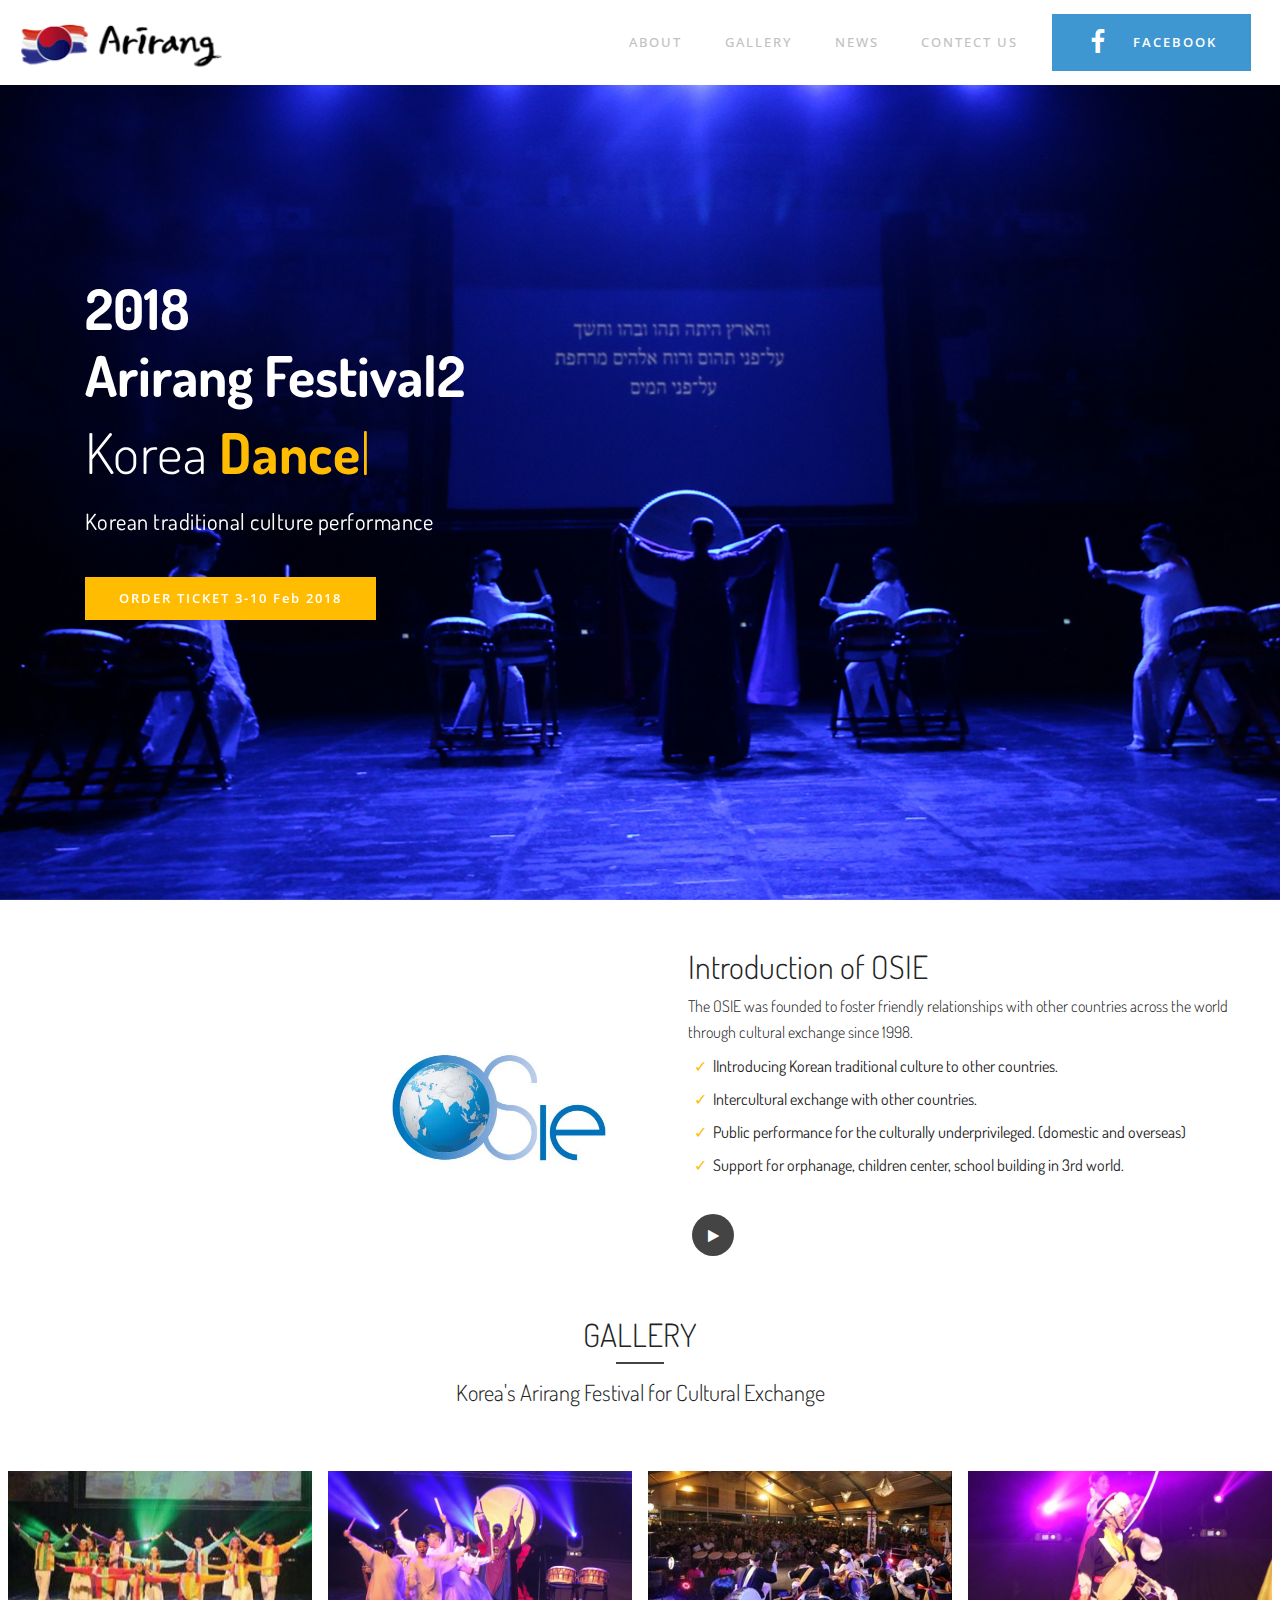
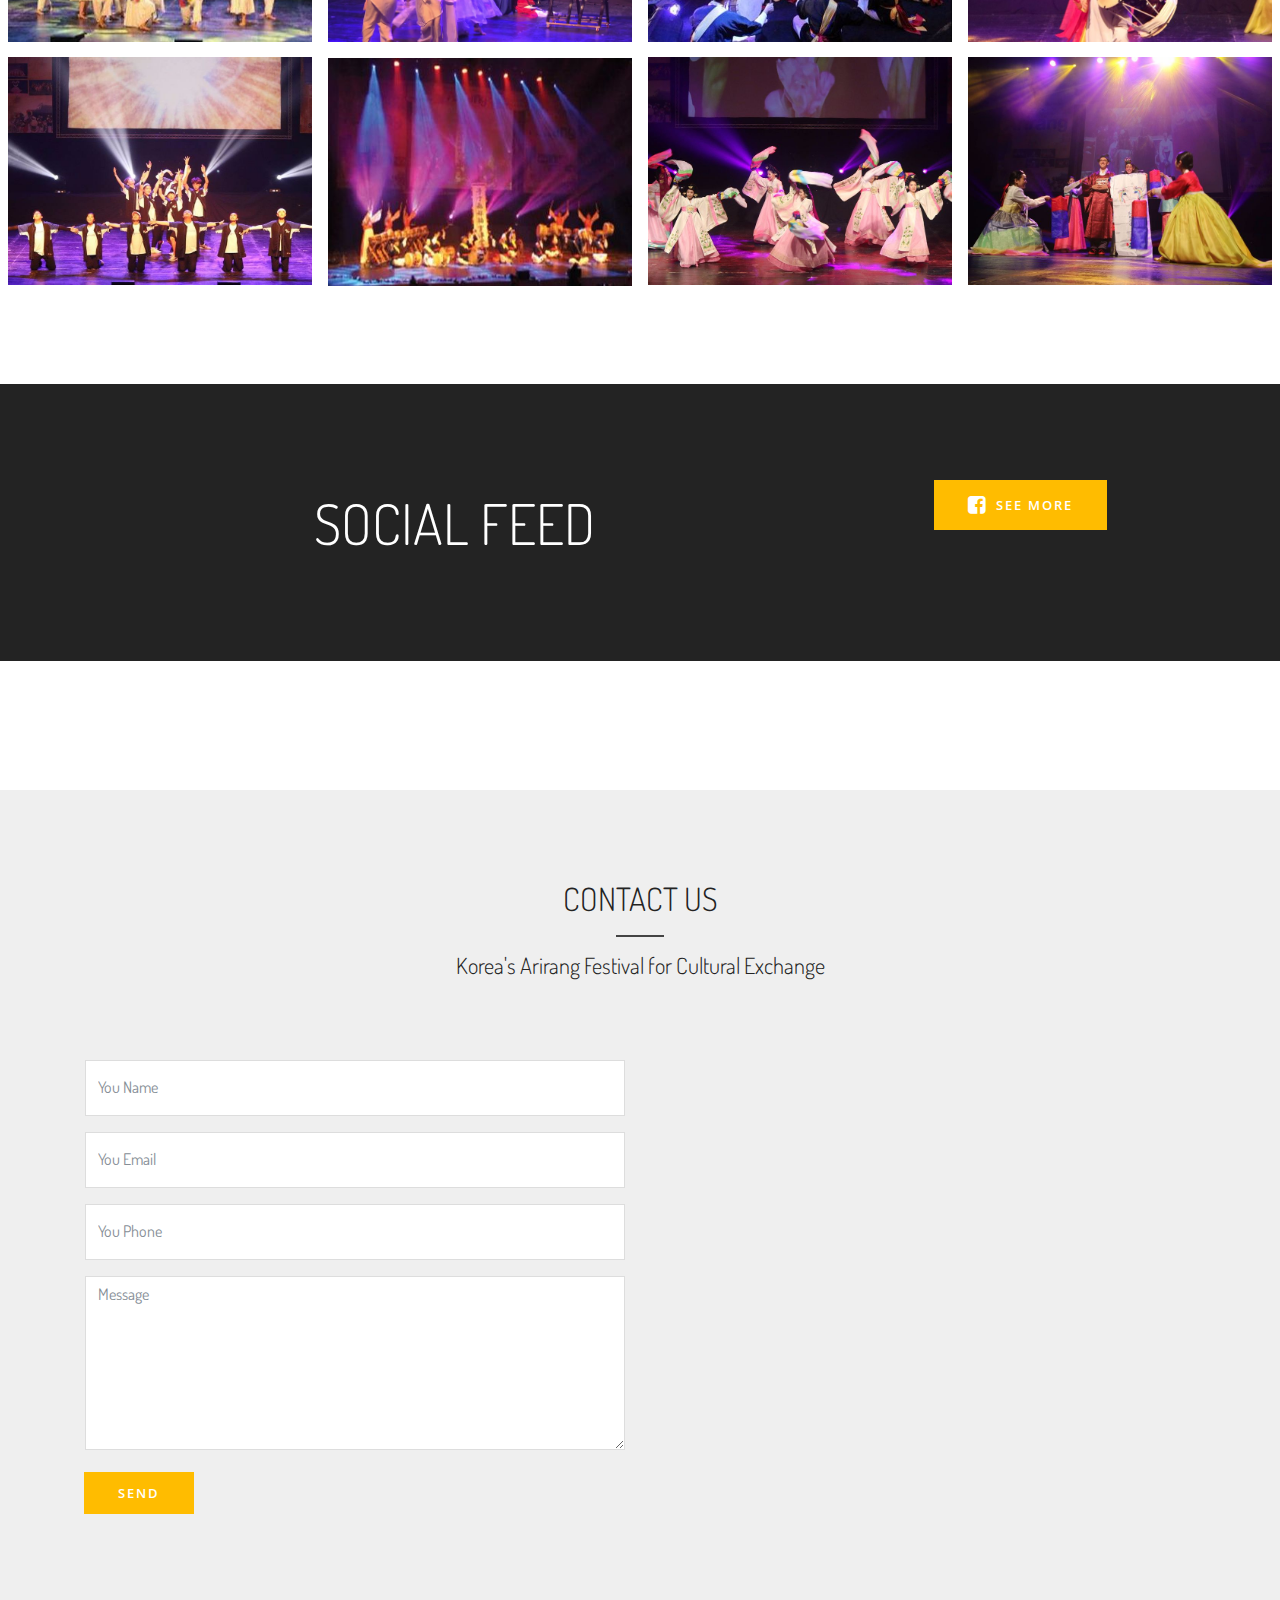
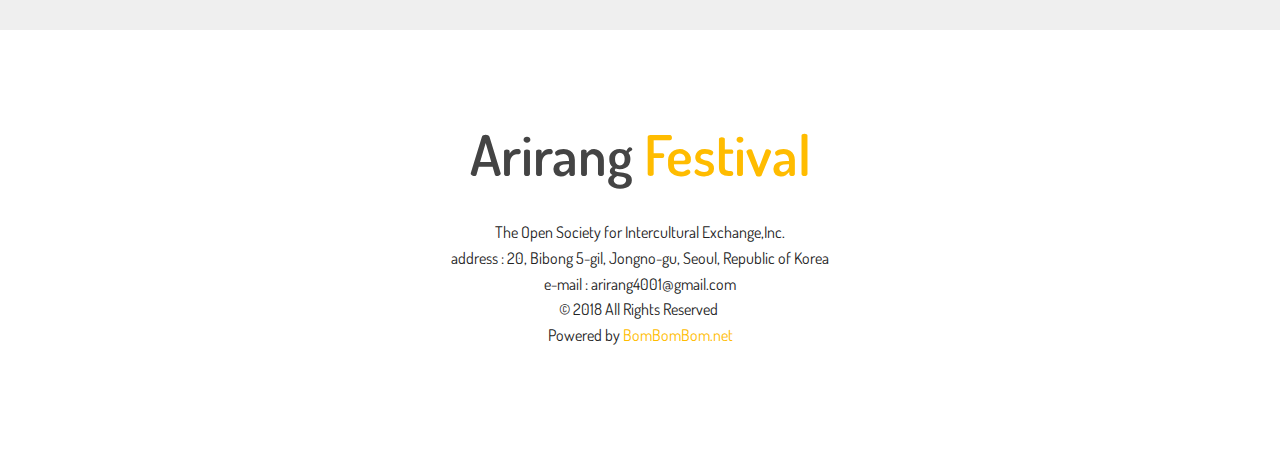
==== index.html @ 28c8a712 "create github pages" ====
<!DOCTYPE html>
<html >
<head>
  <!-- Site made with Mobirise Website Builder v4.5.2, https://mobirise.com -->
  <meta charset="UTF-8">
  <meta http-equiv="X-UA-Compatible" content="IE=edge">
  <meta name="generator" content="Mobirise v4.5.2, mobirise.com">
  <meta name="viewport" content="width=device-width, initial-scale=1, minimum-scale=1">
  <link rel="shortcut icon" href="assets/images/favicon-37x37.png" type="image/x-icon">
  <meta name="description" content="">
  <title>Arirang Festival, 아리랑 페스티벌</title>
  <link rel="stylesheet" href="assets/font-awesome/css/font-awesome.css">
  <link rel="stylesheet" href="assets/web/assets/mobirise-icons/mobirise-icons.css">
  <link rel="stylesheet" href="assets/tether/tether.min.css">
  <link rel="stylesheet" href="assets/soundcloud-plugin/style.css">
  <link rel="stylesheet" href="assets/bootstrap/css/bootstrap.min.css">
  <link rel="stylesheet" href="assets/bootstrap/css/bootstrap-grid.min.css">
  <link rel="stylesheet" href="assets/bootstrap/css/bootstrap-reboot.min.css">
  <link rel="stylesheet" href="assets/facebook-plugin/style.css">
  <link rel="stylesheet" href="assets/socicon/css/styles.css">
  <link rel="stylesheet" href="assets/dropdown/css/style.css">
  <link rel="stylesheet" href="https://netdna.bootstrapcdn.com/font-awesome/4.0.3/css/font-awesome.css">
  <link rel="stylesheet" href="assets/social-feed-plugin/jquery.socialfeed.css">
  <link rel="stylesheet" href="assets/social-feed-plugin/style.css">
  <link rel="stylesheet" href="assets/theme/css/style.css">
  <link rel="stylesheet" href="assets/gallery/style.css">
  <link rel="stylesheet" href="assets/mobirise/css/mbr-additional.css" type="text/css">
  
  
  
</head>
<body>
<section class="menu cid-qGioo4b5tH" once="menu" id="menu2-0" data-rv-view="980">

    
    

    <nav class="navbar navbar-dropdown navbar-fixed-top navbar-expand-lg">
        <div class="navbar-brand">
            <span class="navbar-logo">
                <a href="http://arirangfestival.org">
                    <img src="assets/images/logo5-gif-1.gif" alt="Arirang Festival" title="" media-simple="true" style="height: 3.8rem;">
                </a>
            </span>
            
        </div>
        <button class="navbar-toggler" type="button" data-toggle="collapse" data-target="#navbarSupportedContent" aria-controls="navbarNavAltMarkup" aria-expanded="false" aria-label="Toggle navigation">
            <div class="hamburger">
                <span></span>
                <span></span>
                <span></span>
                <span></span>
            </div>
        </button>
      <div class="collapse navbar-collapse" id="navbarSupportedContent">
            <ul class="navbar-nav nav-dropdown" data-app-modern-menu="true"><li class="nav-item">
                    <a class="nav-link link text-warning display-4" href="https://mobirise.com">ABOUT</a>
                </li>
                <li class="nav-item">
                    <a class="nav-link link text-warning display-4" href="https://mobirise.com">GALLERY</a>
                </li>
                <li class="nav-item">
                    <a class="nav-link link text-warning display-4" href="https://mobirise.com">NEWS</a>
                </li><li class="nav-item"><a class="nav-link link text-warning display-4" href="https://mobirise.com">CONTECT US</a></li></ul>
            <div class="navbar-buttons mbr-section-btn"><a class="btn btn-md btn-secondary display-4" href="https://www.facebook.com/arirangfestival22/" target="_blank"><span class="socicon socicon-facebook mbr-iconfont mbr-iconfont-btn"></span>FACEBOOK</a></div>
      </div>
    </nav>
</section>

<section class="header2 cid-qGioqntlwJ mbr-fullscreen mbr-parallax-background" id="header2-1" data-rv-view="982">

    

    

    <div class="container">
        <div class="row">
            <div class="mbr-white col-md-12">
                <h1 class="mbr-section-title mbr-white mbr-bold mbr-fonts-style display-1">2018 <br>Arirang Festival2</h1>
                <div class="typed-text pb-3 display-1">
                    <span class="mbr-section-subtitle mbr-fonts-style mbr-white display-1">Korea</span>
                    <span>
                      <span class="animated-element mbr-bold" data-word1="Dance" data-word2="Music" data-word3="Show" data-speed="50">
                      </span>
                    </span>
                </div>
                <p class="mbr-section-text mbr-fonts-style display-5">Korean traditional culture performance<br></p>
                <div class="pt-3 mbr-section-btn"><a class="btn-primary btn btn-md display-4" type="submit" href="https://www.arirang-israel.com/" target="_blank">ORDER TICKET 3-10 Feb 2018</a></div>
            </div>
        </div>
    </div>
    
</section>

<section class="cid-qGj43ZtpUr" id="features5-h" data-rv-view="985">

    

    
    <div class="container-fluid">
        <div class="row align-items-center content-row">
          <div class="col-lg-6 wrap-block">
              <h1 class="mbr-section-title mbr-fonts-style mbr-light display-2">Introduction of OSIE</h1>
              
              <h3 class="mbr-text mbr-fonts-style mbr-light display-7">The OSIE was founded to foster friendly relationships with other countries across the world through cultural exchange since 1998.</h3>
            <div class="mbr-list counter-container mbr-fonts-style display-7">
                <ul>
                    <li>lIntroducing Korean traditional culture to other countries.</li>
                    <li>Intercultural exchange with other countries.</li>
                    <li>Public performance for the culturally underprivileged. (domestic and overseas)</li>
                    <li>Support for orphanage, children center, school building in 3rd world.</li>
                </ul>
            </div>
            <div class="social-media col-md-12 col-sm-12">
                <ul class="social-list">
                    <li>
                      <a class="icon-transition" href="https://www.facebook.com/arirangfestival22/" target="_blank">
                        <span class="mbr-iconfont fa-play fa" media-simple="true"></span>
                      </a>
                    </li>
                    
                    
                    
                    
                 </ul>
            </div>
          </div>
          <div class="col-lg-6 photo-split">
              <img src="assets/images/osie-img-1200x592.jpg" alt="OSIE" title="국제열린문화교류회" media-simple="true">
          </div>
      </div>
    </div>
</section>

<section class="mbr-gallery mbr-slider-carousel cid-qGjci0AGgV" id="gallery2-i" data-rv-view="988">

    
    <div class="container">
        <div class="row justify-content-center">
            <div class="col-sm-10">
                <h2 class="mbr-section-title mbr-fonts-styl align-center display-2">GALLERY</h2>
                <div class="underline align-center">
                    <div class="line"></div>
                </div>
                <h3 class="mbr-section-subtitle mbr-light mbr-fonts-style pt-3 align-center display-5">Korea's Arirang Festival for Cultural Exchange</h3>
            </div>
        </div>
    </div>
    
    <div>
        <div class="pt-5"><!-- Filter --><!-- Gallery --><div class="mbr-gallery-row"><div class="mbr-gallery-layout-default"><div><div><div class="mbr-gallery-item mbr-gallery-item--p1" data-video-url="false" data-tags="Awesome"><div href="#lb-gallery2-i" data-slide-to="0" data-toggle="modal"><img src="assets/images/s004-2-612x395-411x231.jpg" alt=""><span class="icon-focus"></span></div></div><div class="mbr-gallery-item mbr-gallery-item--p1 video-slide" data-video-url="https://www.youtube.com/watch?v=utBCFO1md1c" data-tags="Responsive"><div href="#lb-gallery2-i" data-slide-to="1" data-toggle="modal"><div></div><img alt="" src="assets/images/2018-0-3-16-35-4-211563.jpg"><span class="icon-video"></span></div></div><div class="mbr-gallery-item mbr-gallery-item--p1" data-video-url="false" data-tags="Creative"><div href="#lb-gallery2-i" data-slide-to="2" data-toggle="modal"><img src="assets/images/s012-2-658x435-579x325.jpg" alt=""><span class="icon-focus"></span></div></div><div class="mbr-gallery-item mbr-gallery-item--p1" data-video-url="false" data-tags="Animated"><div href="#lb-gallery2-i" data-slide-to="3" data-toggle="modal"><img src="assets/images/w-2000x1322-800x449.jpg" alt=""><span class="icon-focus"></span></div></div><div class="mbr-gallery-item mbr-gallery-item--p1" data-video-url="false" data-tags="Awesome"><div href="#lb-gallery2-i" data-slide-to="4" data-toggle="modal"><img src="assets/images/2-2000x1333-800x600.jpg" alt=""><span class="icon-focus"></span></div></div><div class="mbr-gallery-item mbr-gallery-item--p1" data-video-url="false" data-tags="Awesome"><div href="#lb-gallery2-i" data-slide-to="5" data-toggle="modal"><img src="assets/images/s013-1-2000x1322-800x599.jpg" alt=""><span class="icon-focus"></span></div></div><div class="mbr-gallery-item mbr-gallery-item--p1" data-video-url="false" data-tags="Responsive"><div href="#lb-gallery2-i" data-slide-to="6" data-toggle="modal"><img src="assets/images/4-resize-900x600-800x600.jpg" alt=""><span class="icon-focus"></span></div></div><div class="mbr-gallery-item mbr-gallery-item--p1" data-video-url="false" data-tags="Animated"><div href="#lb-gallery2-i" data-slide-to="7" data-toggle="modal"><img src="assets/images/s003-628x415-442x331.jpg" alt=""><span class="icon-focus"></span></div></div></div></div><div class="clearfix"></div></div></div><!-- Lightbox --><div data-app-prevent-settings="" class="mbr-slider modal fade carousel slide" tabindex="-1" data-keyboard="true" data-interval="false" id="lb-gallery2-i"><div class="modal-dialog"><div class="modal-content"><div class="modal-body"><div class="carousel-inner"><div class="carousel-item"><img src="assets/images/s004-2-612x395.jpg" alt=""></div><div class="carousel-item video-container"><img src="assets/images/s011-1-636x418.jpg" alt=""></div><div class="carousel-item"><img src="assets/images/s012-2-658x435.jpg" alt=""></div><div class="carousel-item active"><img src="assets/images/w-2000x1322.jpg" alt=""></div><div class="carousel-item"><img src="assets/images/2-2000x1333.jpg" alt=""></div><div class="carousel-item"><img src="assets/images/s013-1-2000x1322.jpg" alt=""></div><div class="carousel-item"><img src="assets/images/4-resize-900x600.jpg" alt=""></div><div class="carousel-item"><img src="assets/images/s003-628x415.jpg" alt=""></div></div><a class="carousel-control carousel-control-prev" role="button" data-slide="prev" href="#lb-gallery2-i"><span class="mbri-left mbr-iconfont" aria-hidden="true"></span><span class="sr-only">Previous</span></a><a class="carousel-control carousel-control-next" role="button" data-slide="next" href="#lb-gallery2-i"><span class="mbri-right mbr-iconfont" aria-hidden="true"></span><span class="sr-only">Next</span></a><a class="close" href="#" role="button" data-dismiss="modal"><span class="sr-only">Close</span></a></div></div></div></div></div>
    </div>

</section>

<section class="cid-qGjyeVGzsH" id="info1-n" data-rv-view="1023">

    

    
    <div class="container text-center">
        <div class="row justify-content-center">
            <div class="col-md-8 section">
                <div class="section-title">
                    <h3 class="mbr-fonts-style mbr-section-title display-1">SOCIAL FEED</h3>
                </div>
            </div>
            <div class="col-md-4 mbr-section-btn"><a href="https://www.facebook.com/arirangfestival22/" class="btn btn-primary display-4" target="_blank"><span class="fa fa-facebook-square mbr-iconfont mbr-iconfont-btn"></span>
                    SEE MORE</a></div>
        </div>
    </div>
</section>

<section class="mbr-social-feed loading" id="feed-k" data-facebook="arirangfestival22" data-twitter="" data-google="" data-posts="5" data-youtube="" data-rv-view="652" style="background-color: rgb(255, 255, 255); padding-top: 40px; padding-bottom: 40px;">
    
    <img class="social-feed-container-loading" alt="" src="assets/images/loading.svg">
    <div class="social-feed-container">
    </div>
</section>

<section class="mbr-section mbr-section__comments" id="facebook-comments-block-l" data-rv-view="654" style="background-color: rgb(255, 255, 255); padding-top: 0rem; padding-bottom: 3rem;">
         
    <div class="mbr-section__container mbr-section__container--isolated addons-container">
        <div class="addons-row">
            <div class="addons-container-inner"><div class="facebookPlaceholder" data-numposts="5"><h2>FACEBOOK COMMENTS WILL BE SHOWN ONLY WHEN YOUR SITE IS ONLINE</h2> <img src="assets/images/facebook-comments.jpg"></div></div>
            
           
        </div>
    </div>
</section>

<section class="cid-qGioIBgCPJ" id="form1-5" data-rv-view="1026">

    

    
    <div class="container">
        <div class="row">
            <div class="col-md-12 col-sm-12">
                <div class="main-heading-content text-center">
                    <h2 class="mbr-fonts-style mbr-section-title align-center display-2">CONTACT US</h2>
                    <div class="underline align-center">
                       <div class="line"></div>
                    </div>
                    <h3 class="mbr-fonts-style mbr-section-subtitle align-center mbr-light pt-3 display-5">Korea's Arirang Festival for Cultural Exchange</h3>
                </div>
            </div>
        </div>
        <div class="row">
            <div class="col-md-6" data-form-type="formoid">            
                <div data-form-alert="" hidden="">Thanks for filling out the form!</div>
                <form class="mbr-form" action="https://mobirise.com/" method="post" data-form-title="Mobirise Form"><input type="hidden" data-form-email="true" value="jFP9DB6hazcMqVS18j6om2wBXAjyjU2+6VQL8qYOTMKYn8Iw+pXw7V0npC8+c1EKYZJtWa4XFfbi8xmczNvJTn/Dj/LY1h1jLGt+j4vT0CjPo/RjSNhqjUc6CbeI9Ns/">
                    <div class="row row-sm-offset">
                        <div class="col-md-12 multi-horizontal" data-for="name">
                            <div class="form-group">
                                <input type="text" class="form-control" name="name" placeholder="You Name" data-form-field="Name" required="" id="name-form1-5">
                            </div>
                        </div>
                        <div class="col-md-12 multi-horizontal" data-for="email">
                            <div class="form-group">
                                <input type="email" class="form-control" name="email" placeholder="You Email" data-form-field="Email" required="" id="email-form1-5">
                            </div>
                        </div>
                        <div class="col-md-12 multi-horizontal" data-for="phone">
                            <div class="form-group">
                                <input type="tel" class="form-control" name="phone" placeholder="You Phone" data-form-field="Phone" id="phone-form1-5">
                            </div>
                        </div>
                    </div>
                    <div class="form-group" data-for="message">
                        <textarea type="text" class="form-control" name="message" rows="7" placeholder="Message" data-form-field="Message" id="message-form1-5"></textarea>
                    </div>
                    <span class="input-group-btn"><button href="" type="submit" class="btn btn-form btn-primary display-4">SEND</button></span>
                </form>
            </div>
            <div class="col-md-6">
                <div class="google-map"><iframe frameborder="0" style="border:0" src="https://www.google.com/maps/embed/v1/place?key=AIzaSyA0Dx_boXQiwvdz8sJHoYeZNVTdoWONYkU&amp;q=place_id:ChIJ0RflgOKXfDURl3HMpqw5dSk" allowfullscreen=""></iframe></div>
            </div>
        </div>
   </div>
</section>

<section class="cid-qGioJkPYzV" id="footer1-6" data-rv-view="1029">

    

    
       <div class="container text-center">
            <div class="col-md-12 col-sm-12">
              <h1 class="plan-title mbr-section-title mbr-fonts-style display-1">Arirang <span class="text-letter">Festival</span></h1>
            </div>
            
            
            <div class="row">
                <p class="footer-text col-md-12 col-sm-12 mbr-fonts-style mbr-text display-7"><a href="#" class="text-primary"><br></a>The Open Society for Intercultural Exchange,Inc.<br>address : 20, Bibong 5-gil, Jongno-gu, Seoul, Republic of Korea<br>e-mail : arirang4001@gmail.com<br>© 2018 All Rights Reserved&nbsp;<br>Powered by&nbsp;<a href="http://bombombom.net" class="text-primary" target="_blank">BomBomBom.net</a></p>
            </div>
       </div>

</section>


  <script src="assets/web/assets/jquery/jquery.min.js"></script>
  <script src="assets/tether/tether.min.js"></script>
  <script src="assets/popper/popper.min.js"></script>
  <script src="assets/bootstrap/js/bootstrap.min.js"></script>
  <script src="https://connect.facebook.net/en_US/sdk.js#xfbml=1&version=v2.5"></script>
  <script src="https://apis.google.com/js/plusone.js"></script>
  <script src="assets/facebook-plugin/facebook-script.js"></script>
  <script src="assets/touchswipe/jquery.touch-swipe.min.js"></script>
  <script src="assets/typed/typed.min.js"></script>
  <script src="assets/parallax/jarallax.min.js"></script>
  <script src="assets/smoothscroll/smooth-scroll.js"></script>
  <script src="assets/viewportchecker/jquery.viewportchecker.js"></script>
  <script src="assets/bootstrapcarouselswipe/bootstrap-carousel-swipe.js"></script>
  <script src="assets/sociallikes/social-likes.js"></script>
  <script src="assets/dropdown/js/script.min.js"></script>
  <script src="assets/masonry/masonry.pkgd.min.js"></script>
  <script src="assets/imagesloaded/imagesloaded.pkgd.min.js"></script>
  <script src="assets/social-feed-plugin/codebird.min.js"></script>
  <script src="assets/social-feed-plugin/moment.js"></script>
  <script src="assets/social-feed-plugin/en-gb.js"></script>
  <script src="assets/social-feed-plugin/doT.js"></script>
  <script src="assets/social-feed-plugin/jquery.socialfeed.js"></script>
  <script src="assets/social-feed-plugin/main.js"></script>
  <script src="assets/theme/js/script.js"></script>
  <script src="assets/gallery/player.min.js"></script>
  <script src="assets/gallery/script.js"></script>
  <script src="assets/formoid/formoid.min.js"></script>
  
  
</body>
</html>
---- assets/web/assets/mobirise-icons/mobirise-icons.css ----
@font-face {
  font-family: 'MobiriseIcons';
  src:  url('mobirise-icons.eot?spat4u');
  src:  url('mobirise-icons.eot?spat4u#iefix') format('embedded-opentype'),
    url('mobirise-icons.ttf?spat4u') format('truetype'),
    url('mobirise-icons.woff?spat4u') format('woff'),
    url('mobirise-icons.svg?spat4u#MobiriseIcons') format('svg');
  font-weight: normal;
  font-style: normal;
}

[class^="mbri-"], [class*=" mbri-"] {
  /* use !important to prevent issues with browser extensions that change fonts */
  font-family: MobiriseIcons !important;
  speak: none;
  font-style: normal;
  font-weight: normal;
  font-variant: normal;
  text-transform: none;
  line-height: 1;

  /* Better Font Rendering =========== */
  -webkit-font-smoothing: antialiased;
  -moz-osx-font-smoothing: grayscale;
}

.mbri-add-submenu:before {
  content: "\e900";
}
.mbri-alert:before {
  content: "\e901";
}
.mbri-align-center:before {
  content: "\e902";
}
.mbri-align-justify:before {
  content: "\e903";
}
.mbri-align-left:before {
  content: "\e904";
}
.mbri-align-right:before {
  content: "\e905";
}
.mbri-android:before {
  content: "\e906";
}
.mbri-apple:before {
  content: "\e907";
}
.mbri-arrow-down:before {
  content: "\e908";
}
.mbri-arrow-next:before {
  content: "\e909";
}
.mbri-arrow-prev:before {
  content: "\e90a";
}
.mbri-arrow-up:before {
  content: "\e90b";
}
.mbri-bold:before {
  content: "\e90c";
}
.mbri-bookmark:before {
  content: "\e90d";
}
.mbri-bootstrap:before {
  content: "\e90e";
}
.mbri-briefcase:before {
  content: "\e90f";
}
.mbri-browse:before {
  content: "\e910";
}
.mbri-bulleted-list:before {
  content: "\e911";
}
.mbri-calendar:before {
  content: "\e912";
}
.mbri-camera:before {
  content: "\e913";
}
.mbri-cart-add:before {
  content: "\e914";
}
.mbri-cart-full:before {
  content: "\e915";
}
.mbri-cash:before {
  content: "\e916";
}
.mbri-change-style:before {
  content: "\e917";
}
.mbri-chat:before {
  content: "\e918";
}
.mbri-clock:before {
  content: "\e919";
}
.mbri-close:before {
  content: "\e91a";
}
.mbri-cloud:before {
  content: "\e91b";
}
.mbri-code:before {
  content: "\e91c";
}
.mbri-contact-form:before {
  content: "\e91d";
}
.mbri-credit-card:before {
  content: "\e91e";
}
.mbri-cursor-click:before {
  content: "\e91f";
}
.mbri-cust-feedback:before {
  content: "\e920";
}
.mbri-database:before {
  content: "\e921";
}
.mbri-delivery:before {
  content: "\e922";
}
.mbri-desktop:before {
  content: "\e923";
}
.mbri-devices:before {
  content: "\e924";
}
.mbri-down:before {
  content: "\e925";
}
.mbri-download:before {
  content: "\e989";
}
.mbri-drag-n-drop:before {
  content: "\e927";
}
.mbri-drag-n-drop2:before {
  content: "\e928";
}
.mbri-edit:before {
  content: "\e929";
}
.mbri-edit2:before {
  content: "\e92a";
}
.mbri-error:before {
  content: "\e92b";
}
.mbri-extension:before {
  content: "\e92c";
}
.mbri-features:before {
  content: "\e92d";
}
.mbri-file:before {
  content: "\e92e";
}
.mbri-flag:before {
  content: "\e92f";
}
.mbri-folder:before {
  content: "\e930";
}
.mbri-gift:before {
  content: "\e931";
}
.mbri-github:before {
  content: "\e932";
}
.mbri-globe:before {
  content: "\e933";
}
.mbri-globe-2:before {
  content: "\e934";
}
.mbri-growing-chart:before {
  content: "\e935";
}
.mbri-hearth:before {
  content: "\e936";
}
.mbri-help:before {
  content: "\e937";
}
.mbri-home:before {
  content: "\e938";
}
.mbri-hot-cup:before {
  content: "\e939";
}
.mbri-idea:before {
  content: "\e93a";
}
.mbri-image-gallery:before {
  content: "\e93b";
}
.mbri-image-slider:before {
  content: "\e93c";
}
.mbri-info:before {
  content: "\e93d";
}
.mbri-italic:before {
  content: "\e93e";
}
.mbri-key:before {
  content: "\e93f";
}
.mbri-laptop:before {
  content: "\e940";
}
.mbri-layers:before {
  content: "\e941";
}
.mbri-left-right:before {
  content: "\e942";
}
.mbri-left:before {
  content: "\e943";
}
.mbri-letter:before {
  content: "\e944";
}
.mbri-like:before {
  content: "\e945";
}
.mbri-link:before {
  content: "\e946";
}
.mbri-lock:before {
  content: "\e947";
}
.mbri-login:before {
  content: "\e948";
}
.mbri-logout:before {
  content: "\e949";
}
.mbri-magic-stick:before {
  content: "\e94a";
}
.mbri-map-pin:before {
  content: "\e94b";
}
.mbri-menu:before {
  content: "\e94c";
}
.mbri-mobile:before {
  content: "\e94d";
}
.mbri-mobile2:before {
  content: "\e94e";
}
.mbri-mobirise:before {
  content: "\e94f";
}
.mbri-more-horizontal:before {
  content: "\e950";
}
.mbri-more-vertical:before {
  content: "\e951";
}
.mbri-music:before {
  content: "\e952";
}
.mbri-new-file:before {
  content: "\e953";
}
.mbri-numbered-list:before {
  content: "\e954";
}
.mbri-opened-folder:before {
  content: "\e955";
}
.mbri-pages:before {
  content: "\e956";
}
.mbri-paper-plane:before {
  content: "\e957";
}
.mbri-paperclip:before {
  content: "\e958";
}
.mbri-photo:before {
  content: "\e959";
}
.mbri-photos:before {
  content: "\e95a";
}
.mbri-pin:before {
  content: "\e95b";
}
.mbri-play:before {
  content: "\e95c";
}
.mbri-plus:before {
  content: "\e95d";
}
.mbri-preview:before {
  content: "\e95e";
}
.mbri-print:before {
  content: "\e95f";
}
.mbri-protect:before {
  content: "\e960";
}
.mbri-question:before {
  content: "\e961";
}
.mbri-quote-left:before {
  content: "\e962";
}
.mbri-quote-right:before {
  content: "\e963";
}
.mbri-refresh:before {
  content: "\e964";
}
.mbri-responsive:before {
  content: "\e965";
}
.mbri-right:before {
  content: "\e966";
}
.mbri-rocket:before {
  content: "\e967";
}
.mbri-sad-face:before {
  content: "\e968";
}
.mbri-sale:before {
  content: "\e969";
}
.mbri-save:before {
  content: "\e96a";
}
.mbri-search:before {
  content: "\e96b";
}
.mbri-setting:before {
  content: "\e96c";
}
.mbri-setting2:before {
  content: "\e96d";
}
.mbri-setting3:before {
  content: "\e96e";
}
.mbri-share:before {
  content: "\e96f";
}
.mbri-shopping-bag:before {
  content: "\e970";
}
.mbri-shopping-basket:before {
  content: "\e971";
}
.mbri-shopping-cart:before {
  content: "\e972";
}
.mbri-sites:before {
  content: "\e973";
}
.mbri-smile-face:before {
  content: "\e974";
}
.mbri-speed:before {
  content: "\e975";
}
.mbri-star:before {
  content: "\e976";
}
.mbri-success:before {
  content: "\e977";
}
.mbri-sun:before {
  content: "\e978";
}
.mbri-sun2:before {
  content: "\e979";
}
.mbri-tablet:before {
  content: "\e97a";
}
.mbri-tablet-vertical:before {
  content: "\e97b";
}
.mbri-target:before {
  content: "\e97c";
}
.mbri-timer:before {
  content: "\e97d";
}
.mbri-to-ftp:before {
  content: "\e97e";
}
.mbri-to-local-drive:before {
  content: "\e97f";
}
.mbri-touch-swipe:before {
  content: "\e980";
}
.mbri-touch:before {
  content: "\e981";
}
.mbri-trash:before {
  content: "\e982";
}
.mbri-underline:before {
  content: "\e983";
}
.mbri-unlink:before {
  content: "\e984";
}
.mbri-unlock:before {
  content: "\e985";
}
.mbri-up-down:before {
  content: "\e986";
}
.mbri-up:before {
  content: "\e987";
}
.mbri-update:before {
  content: "\e988";
}
.mbri-upload:before {
 content: "\e926"; 
}
.mbri-user:before {
  content: "\e98a";
}
.mbri-user2:before {
  content: "\e98b";
}
.mbri-users:before {
  content: "\e98c";
}
.mbri-video:before {
  content: "\e98d";
}
.mbri-video-play:before {
  content: "\e98e";
}
.mbri-watch:before {
  content: "\e98f";
}
.mbri-website-theme:before {
  content: "\e990";
}
.mbri-wifi:before {
  content: "\e991";
}
.mbri-windows:before {
  content: "\e992";
}
.mbri-zoom-out:before {
  content: "\e993";
}
.mbri-redo:before {
  content: "\e994";
}
.mbri-undo:before {
  content: "\e995";
}
---- assets/soundcloud-plugin/style.css ----
.addons-container {
  position: relative;
  margin-left: auto;
  margin-right: auto;
  padding-right: 15px;
  padding-left: 15px; }
  @media (min-width: 576px) {
    .addons-container {
      padding-right: 15px;
      padding-left: 15px; } }
  @media (min-width: 768px) {
    .addons-container {
      padding-right: 15px;
      padding-left: 15px; } }
  @media (min-width: 992px) {
    .addons-container {
      padding-right: 15px;
      padding-left: 15px; } }
  @media (min-width: 1200px) {
    .addons-container {
      padding-right: 15px;
      padding-left: 15px; } }
  @media (min-width: 576px) {
    .addons-container {
      width: 540px;
      max-width: 100%; } }
  @media (min-width: 768px) {
    .addons-container {
      width: 720px;
      max-width: 100%; } }
  @media (min-width: 992px) {
    .addons-container {
      width: 960px;
      max-width: 100%; } }
  @media (min-width: 1200px) {
    .addons-container {
      width: 1140px;
      max-width: 100%; } }

.addons-container-inner{
    position: relative;
    width: 100%;
    min-height: 1px;
    padding-right: 15px;
    padding-left: 15px;
}
@media (min-width: 567px) {
    .addons-container-inner{
        -ms-flex: 0 0 66.666667%;
        flex: 0 0 66.666667%;
        max-width: 66.666667%;
    }
}
.addons-row{
    display: flex;
    justify-content:center;
}
---- assets/facebook-plugin/style.css ----
.mbr-section.mbr-section__comments{
    position: relative;
}
.mbr-section__comments{
    background-size: cover;
}
.addons-container {
  position: relative;
  margin-left: auto;
  margin-right: auto;
  padding-right: 15px;
  padding-left: 15px; }
  @media (min-width: 576px) {
    .addons-container {
      padding-right: 15px;
      padding-left: 15px; } }
  @media (min-width: 768px) {
    .addons-container {
      padding-right: 15px;
      padding-left: 15px; } }
  @media (min-width: 992px) {
    .addons-container {
      padding-right: 15px;
      padding-left: 15px; } }
  @media (min-width: 1200px) {
    .addons-container {
      padding-right: 15px;
      padding-left: 15px; } }
  @media (min-width: 576px) {
    .addons-container {
      width: 540px;
      max-width: 100%; } }
  @media (min-width: 768px) {
    .addons-container {
      width: 720px;
      max-width: 100%; } }
  @media (min-width: 992px) {
    .addons-container {
      width: 960px;
      max-width: 100%; } }
  @media (min-width: 1200px) {
    .addons-container {
      width: 1140px;
      max-width: 100%; } }

.addons-container-inner{
    position: relative;
    width: 100%;
    min-height: 1px;
    padding-right: 15px;
    padding-left: 15px;
}
@media (min-width: 567px) {
    .addons-container-inner{
        -ms-flex: 0 0 66.666667%;
        flex: 0 0 66.666667%;
        max-width: 66.666667%;
    }
}
.addons-row{
    display: flex;
    justify-content:center;
}
---- assets/socicon/css/styles.css ----
@charset "UTF-8";

@font-face {
  font-family: "socicon";
  src:url("../fonts/socicon.eot");
  src:url("../fonts/socicon.eot?#iefix") format("embedded-opentype"),
    url("../fonts/socicon.woff") format("woff"),
    url("../fonts/socicon.ttf") format("truetype"),
    url("../fonts/socicon.svg#socicon") format("svg");
  font-weight: normal;
  font-style: normal;

}

[data-icon]:before {
  font-family: "socicon" !important;
  content: attr(data-icon);
  font-style: normal !important;
  font-weight: normal !important;
  font-variant: normal !important;
  text-transform: none !important;
  speak: none;
  line-height: 1;
  -webkit-font-smoothing: antialiased;
  -moz-osx-font-smoothing: grayscale;
}

[class^="socicon-"]:before,
[class*=" socicon-"]:before {
  font-family: "socicon" !important;
  font-style: normal !important;
  font-weight: normal !important;
  font-variant: normal !important;
  text-transform: none !important;
  speak: none;
  line-height: 1;
  -webkit-font-smoothing: antialiased;
  -moz-osx-font-smoothing: grayscale;
}

.socicon-modelmayhem:before {
  content: "\e000";
}
.socicon-mixcloud:before {
  content: "\e001";
}
.socicon-drupal:before {
  content: "\e002";
}
.socicon-swarm:before {
  content: "\e003";
}
.socicon-istock:before {
  content: "\e004";
}
.socicon-yammer:before {
  content: "\e005";
}
.socicon-ello:before {
  content: "\e006";
}
.socicon-stackoverflow:before {
  content: "\e007";
}
.socicon-persona:before {
  content: "\e008";
}
.socicon-triplej:before {
  content: "\e009";
}
.socicon-houzz:before {
  content: "\e00a";
}
.socicon-rss:before {
  content: "\e00b";
}
.socicon-paypal:before {
  content: "\e00c";
}
.socicon-odnoklassniki:before {
  content: "\e00d";
}
.socicon-airbnb:before {
  content: "\e00e";
}
.socicon-periscope:before {
  content: "\e00f";
}
.socicon-outlook:before {
  content: "\e010";
}
.socicon-coderwall:before {
  content: "\e011";
}
.socicon-tripadvisor:before {
  content: "\e012";
}
.socicon-appnet:before {
  content: "\e013";
}
.socicon-goodreads:before {
  content: "\e014";
}
.socicon-tripit:before {
  content: "\e015";
}
.socicon-lanyrd:before {
  content: "\e016";
}
.socicon-slideshare:before {
  content: "\e017";
}
.socicon-buffer:before {
  content: "\e018";
}
.socicon-disqus:before {
  content: "\e019";
}
.socicon-vkontakte:before {
  content: "\e01a";
}
.socicon-whatsapp:before {
  content: "\e01b";
}
.socicon-patreon:before {
  content: "\e01c";
}
.socicon-storehouse:before {
  content: "\e01d";
}
.socicon-pocket:before {
  content: "\e01e";
}
.socicon-mail:before {
  content: "\e01f";
}
.socicon-blogger:before {
  content: "\e020";
}
.socicon-technorati:before {
  content: "\e021";
}
.socicon-reddit:before {
  content: "\e022";
}
.socicon-dribbble:before {
  content: "\e023";
}
.socicon-stumbleupon:before {
  content: "\e024";
}
.socicon-digg:before {
  content: "\e025";
}
.socicon-envato:before {
  content: "\e026";
}
.socicon-behance:before {
  content: "\e027";
}
.socicon-delicious:before {
  content: "\e028";
}
.socicon-deviantart:before {
  content: "\e029";
}
.socicon-forrst:before {
  content: "\e02a";
}
.socicon-play:before {
  content: "\e02b";
}
.socicon-zerply:before {
  content: "\e02c";
}
.socicon-wikipedia:before {
  content: "\e02d";
}
.socicon-apple:before {
  content: "\e02e";
}
.socicon-flattr:before {
  content: "\e02f";
}
.socicon-github:before {
  content: "\e030";
}
.socicon-renren:before {
  content: "\e031";
}
.socicon-friendfeed:before {
  content: "\e032";
}
.socicon-newsvine:before {
  content: "\e033";
}
.socicon-identica:before {
  content: "\e034";
}
.socicon-bebo:before {
  content: "\e035";
}
.socicon-zynga:before {
  content: "\e036";
}
.socicon-steam:before {
  content: "\e037";
}
.socicon-xbox:before {
  content: "\e038";
}
.socicon-windows:before {
  content: "\e039";
}
.socicon-qq:before {
  content: "\e03a";
}
.socicon-douban:before {
  content: "\e03b";
}
.socicon-meetup:before {
  content: "\e03c";
}
.socicon-playstation:before {
  content: "\e03d";
}
.socicon-android:before {
  content: "\e03e";
}
.socicon-snapchat:before {
  content: "\e03f";
}
.socicon-twitter:before {
  content: "\e040";
}
.socicon-facebook:before {
  content: "\e041";
}
.socicon-googleplus:before {
  content: "\e042";
}
.socicon-pinterest:before {
  content: "\e043";
}
.socicon-foursquare:before {
  content: "\e044";
}
.socicon-yahoo:before {
  content: "\e045";
}
.socicon-skype:before {
  content: "\e046";
}
.socicon-yelp:before {
  content: "\e047";
}
.socicon-feedburner:before {
  content: "\e048";
}
.socicon-linkedin:before {
  content: "\e049";
}
.socicon-viadeo:before {
  content: "\e04a";
}
.socicon-xing:before {
  content: "\e04b";
}
.socicon-myspace:before {
  content: "\e04c";
}
.socicon-soundcloud:before {
  content: "\e04d";
}
.socicon-spotify:before {
  content: "\e04e";
}
.socicon-grooveshark:before {
  content: "\e04f";
}
.socicon-lastfm:before {
  content: "\e050";
}
.socicon-youtube:before {
  content: "\e051";
}
.socicon-vimeo:before {
  content: "\e052";
}
.socicon-dailymotion:before {
  content: "\e053";
}
.socicon-vine:before {
  content: "\e054";
}
.socicon-flickr:before {
  content: "\e055";
}
.socicon-500px:before {
  content: "\e056";
}
.socicon-wordpress:before {
  content: "\e058";
}
.socicon-tumblr:before {
  content: "\e059";
}
.socicon-twitch:before {
  content: "\e05a";
}
.socicon-8tracks:before {
  content: "\e05b";
}
.socicon-amazon:before {
  content: "\e05c";
}
.socicon-icq:before {
  content: "\e05d";
}
.socicon-smugmug:before {
  content: "\e05e";
}
.socicon-ravelry:before {
  content: "\e05f";
}
.socicon-weibo:before {
  content: "\e060";
}
.socicon-baidu:before {
  content: "\e061";
}
.socicon-angellist:before {
  content: "\e062";
}
.socicon-ebay:before {
  content: "\e063";
}
.socicon-imdb:before {
  content: "\e064";
}
.socicon-stayfriends:before {
  content: "\e065";
}
.socicon-residentadvisor:before {
  content: "\e066";
}
.socicon-google:before {
  content: "\e067";
}
.socicon-yandex:before {
  content: "\e068";
}
.socicon-sharethis:before {
  content: "\e069";
}
.socicon-bandcamp:before {
  content: "\e06a";
}
.socicon-itunes:before {
  content: "\e06b";
}
.socicon-deezer:before {
  content: "\e06c";
}
.socicon-telegram:before {
  content: "\e06e";
}
.socicon-openid:before {
  content: "\e06f";
}
.socicon-amplement:before {
  content: "\e070";
}
.socicon-viber:before {
  content: "\e071";
}
.socicon-zomato:before {
  content: "\e072";
}
.socicon-draugiem:before {
  content: "\e074";
}
.socicon-endomodo:before {
  content: "\e075";
}
.socicon-filmweb:before {
  content: "\e076";
}
.socicon-stackexchange:before {
  content: "\e077";
}
.socicon-wykop:before {
  content: "\e078";
}
.socicon-teamspeak:before {
  content: "\e079";
}
.socicon-teamviewer:before {
  content: "\e07a";
}
.socicon-ventrilo:before {
  content: "\e07b";
}
.socicon-younow:before {
  content: "\e07c";
}
.socicon-raidcall:before {
  content: "\e07d";
}
.socicon-mumble:before {
  content: "\e07e";
}
.socicon-medium:before {
  content: "\e06d";
}
.socicon-bebee:before {
  content: "\e07f";
}
.socicon-hitbox:before {
  content: "\e080";
}
.socicon-reverbnation:before {
  content: "\e081";
}
.socicon-formulr:before {
  content: "\e082";
}
.socicon-instagram:before {
  content: "\e057";
}
.socicon-battlenet:before {
  content: "\e083";
}
.socicon-chrome:before {
  content: "\e084";
}
.socicon-discord:before {
  content: "\e086";
}
.socicon-issuu:before {
  content: "\e087";
}
.socicon-macos:before {
  content: "\e088";
}
.socicon-firefox:before {
  content: "\e089";
}
.socicon-opera:before {
  content: "\e08d";
}
.socicon-keybase:before {
  content: "\e090";
}
.socicon-alliance:before {
  content: "\e091";
}
.socicon-livejournal:before {
  content: "\e092";
}
.socicon-googlephotos:before {
  content: "\e093";
}
.socicon-horde:before {
  content: "\e094";
}
.socicon-etsy:before {
  content: "\e095";
}
.socicon-zapier:before {
  content: "\e096";
}
.socicon-google-scholar:before {
  content: "\e097";
}
.socicon-researchgate:before {
  content: "\e098";
}
.socicon-wechat:before {
  content: "\e099";
}
.socicon-strava:before {
  content: "\e09a";
}
.socicon-line:before {
  content: "\e09b";
}
.socicon-lyft:before {
  content: "\e09c";
}
.socicon-uber:before {
  content: "\e09d";
}
.socicon-songkick:before {
  content: "\e09e";
}
.socicon-viewbug:before {
  content: "\e09f";
}
.socicon-googlegroups:before {
  content: "\e0a0";
}
.socicon-quora:before {
  content: "\e073";
}
.socicon-diablo:before {
  content: "\e085";
}
.socicon-blizzard:before {
  content: "\e0a1";
}
.socicon-hearthstone:before {
  content: "\e08b";
}
.socicon-heroes:before {
  content: "\e08a";
}
.socicon-overwatch:before {
  content: "\e08c";
}
.socicon-warcraft:before {
  content: "\e08e";
}
.socicon-starcraft:before {
  content: "\e08f";
}
.socicon-beam:before {
  content: "\e0a2";
}
.socicon-curse:before {
  content: "\e0a3";
}
.socicon-player:before {
  content: "\e0a4";
}
.socicon-streamjar:before {
  content: "\e0a5";
}
.socicon-nintendo:before {
  content: "\e0a6";
}
.socicon-hellocoton:before {
  content: "\e0a7";
}
---- assets/dropdown/css/style.css ----
.navbar-dropdown {
  left: 0;
  padding: 0;
  position: absolute;
  right: 0;
  top: 0;
  transition: all 0.45s ease;
  z-index: 1030;
  background: #282828; }
  .navbar-dropdown .navbar-logo {
    margin-right: 0.8rem;
    transition: margin 0.3s ease-in-out;
    vertical-align: middle; }
    .navbar-dropdown .navbar-logo img {
      height: 3.125rem;
      transition: all 0.3s ease-in-out; }
    .navbar-dropdown .navbar-logo.mbr-iconfont {
      font-size: 3.125rem;
      line-height: 3.125rem; }
  .navbar-dropdown .navbar-caption {
    font-weight: 700;
    white-space: normal;
    vertical-align: -4px;
    line-height: 3.125rem !important; }
    .navbar-dropdown .navbar-caption, .navbar-dropdown .navbar-caption:hover {
      color: inherit;
      text-decoration: none; }
  .navbar-dropdown .mbr-iconfont + .navbar-caption {
    vertical-align: -1px; }
  .navbar-dropdown.navbar-fixed-top {
    position: fixed; }
  .navbar-dropdown .navbar-brand span {
    vertical-align: -4px; }
  .navbar-dropdown.bg-color.transparent {
    background: none; }
  .navbar-dropdown.navbar-short .navbar-brand {
    padding: 0.625rem 0; }
    .navbar-dropdown.navbar-short .navbar-brand span {
      vertical-align: -1px; }
  .navbar-dropdown.navbar-short .navbar-caption {
    line-height: 2.375rem !important;
    vertical-align: -2px; }
  .navbar-dropdown.navbar-short .navbar-logo {
    margin-right: 0.5rem; }
    .navbar-dropdown.navbar-short .navbar-logo img {
      height: 2.375rem; }
    .navbar-dropdown.navbar-short .navbar-logo.mbr-iconfont {
      font-size: 2.375rem;
      line-height: 2.375rem; }
  .navbar-dropdown.navbar-short .mbr-table-cell {
    height: 3.625rem; }
  .navbar-dropdown .navbar-close {
    left: 0.6875rem;
    position: fixed;
    top: 0.75rem;
    z-index: 1000; }
  .navbar-dropdown .hamburger-icon {
    content: "";
    display: inline-block;
    vertical-align: middle;
    width: 16px;
    -webkit-box-shadow: 0 -6px 0 1px #282828,0 0 0 1px #282828,0 6px 0 1px #282828;
    -moz-box-shadow: 0 -6px 0 1px #282828,0 0 0 1px #282828,0 6px 0 1px #282828;
    box-shadow: 0 -6px 0 1px #282828,0 0 0 1px #282828,0 6px 0 1px #282828; }

.dropdown-menu .dropdown-toggle[data-toggle="dropdown-submenu"]::after {
  border-bottom: 0.35em solid transparent;
  border-left: 0.35em solid;
  border-right: 0;
  border-top: 0.35em solid transparent;
  margin-left: 0.3rem; }

.dropdown-menu .dropdown-item:focus {
  outline: 0; }

.nav-dropdown {
  font-size: 0.75rem;
  font-weight: 500;
  height: auto !important; }
  .nav-dropdown .nav-btn {
    padding-left: 1rem; }
  .nav-dropdown .link {
    margin: .667em 1.667em;
    font-weight: 500;
    padding: 0;
    transition: color .2s ease-in-out; }
    .nav-dropdown .link.dropdown-toggle {
      margin-right: 2.583em; }
      .nav-dropdown .link.dropdown-toggle::after {
        margin-left: .25rem;
        border-top: 0.35em solid;
        border-right: 0.35em solid transparent;
        border-left: 0.35em solid transparent;
        border-bottom: 0; }
      .nav-dropdown .link.dropdown-toggle[aria-expanded="true"] {
        margin: 0;
        padding: 0.667em 3.263em  0.667em 1.667em; }
  .nav-dropdown .link::after,
  .nav-dropdown .dropdown-item::after {
    color: inherit; }
  .nav-dropdown .btn {
    font-size: 0.75rem;
    font-weight: 700;
    letter-spacing: 0;
    margin-bottom: 0;
    padding-left: 1.25rem;
    padding-right: 1.25rem; }
  .nav-dropdown .dropdown-menu {
    border-radius: 0;
    border: 0;
    left: 0;
    margin: 0;
    padding-bottom: 1.25rem;
    padding-top: 1.25rem;
    position: relative; }
  .nav-dropdown .dropdown-submenu {
    margin-left: 0.125rem;
    top: 0; }
  .nav-dropdown .dropdown-item {
    font-weight: 500;
    line-height: 2;
    padding: 0.3846em 4.615em 0.3846em 1.5385em;
    position: relative;
    transition: color .2s ease-in-out, background-color .2s ease-in-out; }
    .nav-dropdown .dropdown-item::after {
      margin-top: -0.3077em;
      position: absolute;
      right: 1.1538em;
      top: 50%; }
    .nav-dropdown .dropdown-item:focus, .nav-dropdown .dropdown-item:hover {
      background: none; }

@media (max-width: 767px) {
  .nav-dropdown.navbar-toggleable-sm {
    bottom: 0;
    display: none;
    left: 0;
    overflow-x: hidden;
    position: fixed;
    top: 0;
    transform: translateX(-100%);
    -ms-transform: translateX(-100%);
    -webkit-transform: translateX(-100%);
    width: 18.75rem;
    z-index: 999; } }
.nav-dropdown.navbar-toggleable-xl {
  bottom: 0;
  display: none;
  left: 0;
  overflow-x: hidden;
  position: fixed;
  top: 0;
  transform: translateX(-100%);
  -ms-transform: translateX(-100%);
  -webkit-transform: translateX(-100%);
  width: 18.75rem;
  z-index: 999; }

.nav-dropdown-sm {
  display: block !important;
  overflow-x: hidden;
  overflow: auto;
  padding-top: 3.875rem; }
  .nav-dropdown-sm::after {
    content: "";
    display: block;
    height: 3rem;
    width: 100%; }
  .nav-dropdown-sm.collapse.in ~ .navbar-close {
    display: block !important; }
  .nav-dropdown-sm.collapsing, .nav-dropdown-sm.collapse.in {
    transform: translateX(0);
    -ms-transform: translateX(0);
    -webkit-transform: translateX(0);
    transition: all 0.25s ease-out;
    -webkit-transition: all 0.25s ease-out;
    background: #282828; }
  .nav-dropdown-sm.collapsing[aria-expanded="false"] {
    transform: translateX(-100%);
    -ms-transform: translateX(-100%);
    -webkit-transform: translateX(-100%); }
  .nav-dropdown-sm .nav-item {
    display: block;
    margin-left: 0 !important;
    padding-left: 0; }
  .nav-dropdown-sm .link,
  .nav-dropdown-sm .dropdown-item {
    border-top: 1px dotted rgba(255, 255, 255, 0.1);
    font-size: 0.8125rem;
    line-height: 1.6;
    margin: 0 !important;
    padding: 0.875rem 2.4rem 0.875rem 1.5625rem !important;
    position: relative;
    white-space: normal; }
    .nav-dropdown-sm .link:focus, .nav-dropdown-sm .link:hover,
    .nav-dropdown-sm .dropdown-item:focus,
    .nav-dropdown-sm .dropdown-item:hover {
      background: rgba(0, 0, 0, 0.2) !important;
      color: #c0a375; }
  .nav-dropdown-sm .nav-btn {
    position: relative;
    padding: 1.5625rem 1.5625rem 0 1.5625rem; }
    .nav-dropdown-sm .nav-btn::before {
      border-top: 1px dotted rgba(255, 255, 255, 0.1);
      content: "";
      left: 0;
      position: absolute;
      top: 0;
      width: 100%; }
    .nav-dropdown-sm .nav-btn + .nav-btn {
      padding-top: 0.625rem; }
      .nav-dropdown-sm .nav-btn + .nav-btn::before {
        display: none; }
  .nav-dropdown-sm .btn {
    padding: 0.625rem 0; }
  .nav-dropdown-sm .dropdown-toggle[data-toggle="dropdown-submenu"]::after {
    margin-left: .25rem;
    border-top: 0.35em solid;
    border-right: 0.35em solid transparent;
    border-left: 0.35em solid transparent;
    border-bottom: 0; }
  .nav-dropdown-sm .dropdown-toggle[data-toggle="dropdown-submenu"][aria-expanded="true"]::after {
    border-top: 0;
    border-right: 0.35em solid transparent;
    border-left: 0.35em solid transparent;
    border-bottom: 0.35em solid; }
  .nav-dropdown-sm .dropdown-menu {
    margin: 0;
    padding: 0;
    position: relative;
    top: 0;
    left: 0;
    width: 100%;
    border: 0;
    float: none;
    border-radius: 0;
    background: none; }
  .nav-dropdown-sm .dropdown-submenu {
    left: 100%;
    margin-left: 0.125rem;
    margin-top: -1.25rem;
    top: 0; }

.navbar-toggleable-sm .nav-dropdown .dropdown-menu {
  position: absolute; }

.navbar-toggleable-sm .nav-dropdown .dropdown-submenu {
  left: 100%;
  margin-left: 0.125rem;
  margin-top: -1.25rem;
  top: 0; }

.navbar-toggleable-sm.opened .nav-dropdown .dropdown-menu {
  position: relative; }

.navbar-toggleable-sm.opened .nav-dropdown .dropdown-submenu {
  left: 0;
  margin-left: 00rem;
  margin-top: 0rem;
  top: 0; }

.is-builder .nav-dropdown.collapsing {
  transition: none !important; }

/*# sourceMappingURL=style.css.map */
---- assets/social-feed-plugin/style.css ----
.social-feed-container {
  z-index: 3;
  max-width: 600px;
  margin: 0 auto;
  position: relative;
}

.is-builder  .mbr-social-feed{
  min-height: 125px;
}
.mbr-social-feed {
  text-align: center;
  
  position: relative;
  background-size: cover;
  padding-top: 20px;
  padding-bottom: 20px;
}

.social-feed-container-loading {
  margin: 0 auto;
  display: none;
}

.is-builder .loading .social-feed-container-loading {
  display: block;
}

.social-feed-element iframe {
  width: 100%;
  height: 300px;
  text-align: center;
  margin: 0 auto;
  display: block;
}

@media (max-width: 768px) {
  .social-feed-element {
    margin-left: 0px !important;
    margin-right: 0px !important;
  }
}
---- assets/theme/css/style.css ----
.engine {
	position: absolute;
	text-indent: -2400px;
	text-align: center;
	padding: 0;
	top: 0;
	left: -2400px;
}/*!
 * Mobirise v4 theme (https://mobirise.com/)
 * Copyright 2017 Mobirise
 */
section {
  background-color: #eeeeee; }

section,
.container,
.container-fluid {
  position: relative;
  word-wrap: break-word; }

a.mbr-iconfont:hover {
  text-decoration: none; }

.article .lead p, .article .lead ul, .article .lead ol, .article .lead pre, .article .lead blockquote {
  margin-bottom: 0; }

a {
  font-style: normal;
  font-weight: 400;
  cursor: pointer; }
  a, a:hover {
    text-decoration: none; }

figure {
  margin-bottom: 0; }

body {
  color: #232323; }

h1, h2, h3, h4, h5, h6,
.h1, .h2, .h3, .h4, .h5, .h6,
.display-1, .display-2, .display-3, .display-4 {
  line-height: 1;
  word-break: break-word;
  word-wrap: break-word; }

b, strong {
  font-weight: bold; }

blockquote {
  padding: 10px 0 10px 20px;
  position: relative;
  border-left: 2px solid;
  border-color: #ff3366; }

input:-webkit-autofill, input:-webkit-autofill:hover, input:-webkit-autofill:focus, input:-webkit-autofill:active {
  transition-delay: 9999s;
  transition-property: background-color, color; }

textarea[type="hidden"] {
  display: none; }

body {
  position: relative; }

section {
  background-position: 50% 50%;
  background-repeat: no-repeat;
  background-size: cover; }
  section .mbr-background-video,
  section .mbr-background-video-preview {
    position: absolute;
    bottom: 0;
    left: 0;
    right: 0;
    top: 0; }

.hidden {
  visibility: hidden; }

.mbr-z-index20 {
  z-index: 20; }

/*! Base colors */
.mbr-white {
  color: #ffffff; }

.mbr-black {
  color: #000000; }

.mbr-bg-white {
  background-color: #ffffff; }

.mbr-bg-black {
  background-color: #000000; }

/*! Text-aligns */
.align-left {
  text-align: left; }

.align-center {
  text-align: center; }

.align-right {
  text-align: right; }

@media (max-width: 767px) {
  .align-left, .align-center, .align-right, .mbr-section-btn, .mbr-section-title {
    text-align: center; } }
/*! Font-weight  */
.mbr-light {
  font-weight: 300; }

.mbr-regular {
  font-weight: 400; }

.mbr-semibold {
  font-weight: 500; }

.mbr-bold {
  font-weight: 700; }

/*! Media  */
.media-size-item {
  -webkit-flex: 1 1 auto;
  -moz-flex: 1 1 auto;
  -ms-flex: 1 1 auto;
  -o-flex: 1 1 auto;
  flex: 1 1 auto; }

.media-content {
  -webkit-flex-basis: 100%;
  flex-basis: 100%; }

.media-container-row {
  display: -ms-flexbox;
  display: -webkit-flex;
  display: flex;
  -webkit-flex-direction: row;
  -ms-flex-direction: row;
  flex-direction: row;
  -webkit-flex-wrap: wrap;
  -ms-flex-wrap: wrap;
  flex-wrap: wrap;
  -webkit-justify-content: center;
  -ms-flex-pack: center;
  justify-content: center;
  -webkit-align-content: center;
  -ms-flex-line-pack: center;
  align-content: center;
  -webkit-align-items: start;
  -ms-flex-align: start;
  align-items: start; }
  .media-container-row .media-size-item {
    width: 400px; }

.media-container-column {
  display: -ms-flexbox;
  display: -webkit-flex;
  display: flex;
  -webkit-flex-direction: column;
  -ms-flex-direction: column;
  flex-direction: column;
  -webkit-flex-wrap: wrap;
  -ms-flex-wrap: wrap;
  flex-wrap: wrap;
  -webkit-justify-content: center;
  -ms-flex-pack: center;
  justify-content: center;
  -webkit-align-content: center;
  -ms-flex-line-pack: center;
  align-content: center;
  -webkit-align-items: stretch;
  -ms-flex-align: stretch;
  align-items: stretch; }
  .media-container-column > * {
    width: 100%; }

@media (min-width: 992px) {
  .media-container-row {
    -webkit-flex-wrap: nowrap;
    -ms-flex-wrap: nowrap;
    flex-wrap: nowrap; } }
figure {
  overflow: hidden; }

figure[mbr-media-size] {
  transition: width 0.1s; }

.mbr-figure img, .mbr-figure iframe {
  display: block;
  width: 100%; }

.card {
  background-color: transparent;
  border: none; }

.card-img {
  text-align: center;
  flex-shrink: 0; }

.media {
  max-width: 100%;
  margin: 0 auto; }

.mbr-figure {
  -ms-flex-item-align: center;
  -ms-grid-row-align: center;
  -webkit-align-self: center;
  align-self: center; }

.media-container > div {
  max-width: 100%; }

.mbr-figure img, .card-img img {
  width: 100%; }

@media (max-width: 991px) {
  .media-size-item {
    width: auto !important; }

  .media {
    width: auto; }

  .mbr-figure {
    width: 100% !important; } }
/*! Buttons */
.mbr-section-btn {
  margin-left: -.25rem;
  margin-right: -.25rem;
  font-size: 0; }

nav .mbr-section-btn {
  margin-left: 0rem;
  margin-right: 0rem; }

/*! Btn icon margin */
.btn .mbr-iconfont, .btn.btn-sm .mbr-iconfont {
  cursor: pointer;
  margin-right: 0.5rem; }

.btn.btn-md .mbr-iconfont, .btn.btn-md .mbr-iconfont {
  margin-right: 0.8rem; }

.mbr-regular {
  font-weight: 400; }

.mbr-semibold {
  font-weight: 500; }

.mbr-bold {
  font-weight: 700; }

[type="submit"] {
  -webkit-appearance: none; }

/*! Full-screen */
.mbr-fullscreen .mbr-overlay {
  min-height: 100vh; }

.mbr-fullscreen {
  display: flex;
  display: -webkit-flex;
  display: -moz-flex;
  display: -ms-flex;
  display: -o-flex;
  align-items: center;
  -webkit-align-items: center;
  min-height: 100vh;
  padding-top: 3rem;
  padding-bottom: 3rem; }

/*! Map */
.map {
  height: 25rem;
  position: relative; }
  .map iframe {
    width: 100%;
    height: 100%; }

/* Form */
.form-asterisk {
  font-family: initial;
  position: absolute;
  top: -2px;
  font-weight: normal; }

/*! Scroll to top arrow */
.mbr-arrow-up {
  bottom: 25px;
  right: 90px;
  position: fixed;
  text-align: right;
  z-index: 5000;
  color: #ffffff;
  font-size: 32px;
  transform: rotate(180deg);
  -webkit-transform: rotate(180deg); }

.mbr-arrow-up a {
  background: rgba(0, 0, 0, 0.2);
  border-radius: 3px;
  color: #fff;
  display: inline-block;
  height: 60px;
  width: 60px;
  outline-style: none !important;
  position: relative;
  text-decoration: none;
  transition: all .3s ease-in-out;
  cursor: pointer;
  text-align: center; }
  .mbr-arrow-up a:hover {
    background-color: rgba(0, 0, 0, 0.4); }
  .mbr-arrow-up a i {
    line-height: 60px; }

.mbr-arrow-up-icon {
  display: block;
  color: #fff; }

.mbr-arrow-up-icon::before {
  content: "\203a";
  display: inline-block;
  font-family: serif;
  font-size: 32px;
  line-height: 1;
  font-style: normal;
  position: relative;
  top: 6px;
  left: -4px;
  -webkit-transform: rotate(-90deg);
  transform: rotate(-90deg); }

/*! Arrow Down */
.mbr-arrow {
  position: absolute;
  bottom: 45px;
  left: 50%;
  width: 60px;
  height: 60px;
  cursor: pointer;
  background-color: rgba(80, 80, 80, 0.5);
  border-radius: 50%;
  -webkit-transform: translateX(-50%);
  transform: translateX(-50%); }
  .mbr-arrow > a {
    display: inline-block;
    text-decoration: none;
    outline-style: none;
    -webkit-animation: arrowdown 1.7s ease-in-out infinite;
    animation: arrowdown 1.7s ease-in-out infinite; }
    .mbr-arrow > a > i {
      position: absolute;
      top: -2px;
      left: 15px;
      font-size: 2rem; }

@keyframes arrowdown {
  0% {
    transform: translateY(0px);
    -webkit-transform: translateY(0px); }
  50% {
    transform: translateY(-5px);
    -webkit-transform: translateY(-5px); }
  100% {
    transform: translateY(0px);
    -webkit-transform: translateY(0px); } }
@-webkit-keyframes arrowdown {
  0% {
    transform: translateY(0px);
    -webkit-transform: translateY(0px); }
  50% {
    transform: translateY(-5px);
    -webkit-transform: translateY(-5px); }
  100% {
    transform: translateY(0px);
    -webkit-transform: translateY(0px); } }
@media (max-width: 500px) {
  .mbr-arrow-up {
    left: 50%;
    right: auto;
    transform: translateX(-50%) rotate(180deg);
    -webkit-transform: translateX(-50%) rotate(180deg); } }
/*Gradients animation*/
@keyframes gradient-animation {
  from {
    background-position: 0% 100%;
    animation-timing-function: ease-in-out; }
  to {
    background-position: 100% 0%;
    animation-timing-function: ease-in-out; } }
@-webkit-keyframes gradient-animation {
  from {
    background-position: 0% 100%;
    animation-timing-function: ease-in-out; }
  to {
    background-position: 100% 0%;
    animation-timing-function: ease-in-out; } }
.bg-gradient {
  background-size: 200% 200%;
  animation: gradient-animation 5s infinite alternate;
  -webkit-animation: gradient-animation 5s infinite alternate; }

.menu .navbar-brand {
  display: -webkit-flex;
  display: flex; }
  .menu .navbar-brand span {
    display: flex;
    display: -webkit-flex; }
  .menu .navbar-brand .navbar-caption-wrap {
    display: -webkit-flex; }
  .menu .navbar-brand .navbar-logo img {
    display: -webkit-flex; }
@media (min-width: 768px) and (max-width: 991px) {
  .menu .navbar-toggleable-sm .navbar-nav {
    display: -webkit-box;
    display: -webkit-flex;
    display: -ms-flexbox; } }
@media (min-width: 992px) {
  .menu .navbar-nav.nav-dropdown {
    display: -webkit-flex; }
  .menu .navbar-toggleable-sm .navbar-collapse {
    display: -webkit-flex !important; } }

/*# sourceMappingURL=style.css.map */
---- assets/gallery/style.css ----
/*-------

   Gallery

-------*/
.mbr-gallery .mbr-gallery-item {
  position: relative;
  display: inline-block;
  width: 25%;
  cursor: pointer; }

@media (max-width: 768px) {
  .mbr-gallery .mbr-gallery-item {
    width: 50%; } }
@media (max-width: 400px) {
  .mbr-gallery .mbr-gallery-item {
    width: 100%; } }
.mbr-gallery .icon-focus,
.mbr-gallery .icon-video {
  position: absolute;
  top: calc(50% - 32px);
  left: calc(50% - 24px);
  font-family: 'MobiriseIcons' !important;
  font-size: 3rem !important;
  color: #fff;
  opacity: 0;
  transition: .2s opacity ease-in-out;
  z-index: 5; }

.mbr-gallery .icon-focus::before {
  content: '\e96b'; }

.mbr-gallery .icon-video::before {
  content: '\e95c'; }

.mbr-gallery .mbr-gallery-item > div:hover .icon-focus,
.mbr-gallery .mbr-gallery-item > div:hover .icon-video {
  opacity: 1; }

.mbr-gallery .mbr-gallery-item img {
  width: 100%;
  opacity: 1;
  -webkit-transition: .2s opacity ease-in-out;
  transition: .2s opacity ease-in-out; }

.mbr-gallery .mbr-gallery-item > div:hover img {
  opacity: 1; }

.mbr-gallery .mbr-gallery-item > div {
  background: #fff;
  display: block;
  outline: none;
  position: relative; }

.mbr-gallery .mbr-gallery-item .icon {
  -webkit-transform: translateX(-50%) translateY(-50%);
  -webkit-transition: .2s opacity ease-in-out;
  color: #000;
  font-size: 30px;
  height: 69px;
  left: 50%;
  opacity: 0;
  position: absolute;
  top: 50%;
  transform: translateX(-50%) translateY(-50%);
  transition: .2s opacity ease-in-out;
  width: 69px; }

.mbr-gallery .mbr-gallery-item .icon::after,
.mbr-gallery .mbr-gallery-item .icon::before {
  content: '';
  display: block;
  position: absolute;
  height: 69px;
  width: 1px;
  margin-left: 34.5px;
  background-color: #fff; }

.mbr-gallery .mbr-gallery-item .icon::after {
  width: 69px;
  height: 1px;
  margin-left: 0;
  margin-top: 34.5px; }

.mbr-gallery .mbr-gallery-item > div:hover .icon {
  opacity: 1; }

.mbr-gallery .mbr-gallery-item > div:hover::before {
  opacity: .9; }

.mbr-gallery .mbr-gallery-item > div:hover .mbr-gallery-title {
  background: transparent !important; }

/* remove spacing */
.mbr-gallery .mbr-gallery-row.no-gutter {
  margin: 0; }

.mbr-gallery .mbr-gallery-row.no-gutter .mbr-gallery-item {
  padding: 0; }

/* container */
.mbr-gallery .container.mbr-gallery-layout-default {
  padding: 93px 0; }

/* fix horizontal scrollbar */
.mbr-gallery .mbr-gallery-layout-article,
.mbr-gallery .mbr-gallery-layout-default {
  overflow: hidden; }

/* lightbox */
.mbr-gallery .modal {
  position: fixed;
  overflow: hidden;
  padding-right: 0 !important; }

.mbr-gallery .modal-content {
  border-radius: 0;
  border: none;
  background: transparent; }

.mbr-gallery .modal-body {
  padding: 0; }

.mbr-gallery .modal-body img {
  width: 100%; }

.mbr-gallery .modal .close {
  position: fixed;
  background: #1b1b1b;
  opacity: .5;
  font-size: 35px;
  font-weight: 300;
  width: 70px;
  height: 70px;
  border-radius: 50%;
  color: #fff;
  top: 2.5rem;
  right: 2.5rem;
  line-height: 70px;
  border: none;
  text-align: center;
  text-shadow: none;
  z-index: 5;
  -webkit-transition: opacity .3s ease;
  -moz-transition: opacity .3s ease;
  -o-transition: opacity .3s ease;
  transition: opacity .3s ease;
  font-family: 'MobiriseIcons'; }
  .mbr-gallery .modal .close::before {
    content: '\e91a'; }

.mbr-gallery .modal .close:hover {
  opacity: 1;
  background: #000;
  color: #fff; }

.mbr-gallery .modal-dialog {
  max-width: 100% !important; }

.mbr-gallery .modal.in .modal-dialog {
  margin: 0 auto; }

/* modal back color opacity */
.modal-backdrop.in {
  opacity: .8;
  filter: alpha(opacity=80); }

@media (max-width: 768px) {
  .mbr-gallery .carousel-control,
  .mbr-gallery .carousel-indicators,
  .mbr-gallery .modal .close {
    position: fixed; } }
/* fix fade in effect */
.mbr-gallery .modal.fade .modal-dialog {
  -webkit-transition: margin-top .3s ease-out;
  -moz-transition: margin-top .3s ease-out;
  -o-transition: margin-top .3s ease-out;
  transition: margin-top .3s ease-out; }

.mbr-gallery .modal.fade .modal-dialog,
.mbr-gallery .modal.in .modal-dialog {
  -webkit-transform: none;
  -ms-transform: none;
  -o-transform: none;
  transform: none; }

/*-------

   Slider

-------*/
.mbr-slider .carousel-inner > .active,
.mbr-slider .carousel-inner > .next,
.mbr-slider .carousel-inner > .prev {
  display: table; }

.mbr-slider .carousel-control {
  position: absolute;
  width: 70px;
  height: 70px;
  top: 50%;
  margin-top: -35px;
  line-height: 70px;
  border-radius: 50%;
  font-size: 35px;
  border: 0;
  opacity: .5;
  text-shadow: none;
  z-index: 5;
  color: #fff;
  -webkit-transition: all .2s ease-in-out 0s;
  -o-transition: all .2s ease-in-out 0s;
  transition: all .2s ease-in-out 0s; }

.mbr-gallery .mbr-slider .carousel-control {
  position: fixed; }

@media (max-width: 991px) {
  .mbr-gallery .mbr-slider .carousel-control {
    bottom: 2.5rem;
    margin-top: 0;
    top: auto;
    z-index: 17; } }
.mbr-gallery .mbr-slider .carousel-inner > .active {
  display: block; }

.mbr-slider .carousel-control.left {
  left: 0;
  margin-left: 2.5rem; }

.mbr-slider .carousel-control.right {
  right: 0;
  margin-right: 2.5rem; }

.mbr-slider .carousel-control .icon-next,
.mbr-slider .carousel-control .icon-prev {
  margin-top: -18px;
  font-size: 40px;
  line-height: 27px; }

.mbr-slider .carousel-control:hover {
  background: #1b1b1b;
  color: #fff;
  opacity: 1; }

.mbr-slider .carousel-indicators {
  position: absolute;
  bottom: 0;
  margin-bottom: 1.5rem !important; }

@media (max-width: 543px) {
  .mbr-slider .carousel-indicators {
    display: none; } }
.carousel-indicators .active,
.carousel-indicators li {
  width: 15px;
  height: 15px;
  margin: 3px;
  background: #1b1b1b;
  border: 0;
  opacity: .5; }

.carousel-indicators .active {
  border: 4px solid #1b1b1b;
  background: #fff; }

.carousel-indicators li {
  max-width: 15px;
  max-height: 15px;
  margin: 3px;
  background: #1b1b1b;
  border: 0;
  border-radius: 50%;
  opacity: .5; }

.carousel-indicators li.active {
  border: 4px solid #1b1b1b;
  background: #fff; }

.container .carousel-indicators {
  margin-bottom: 3px; }

.mbr-gallery .mbr-slider .carousel-indicators {
  position: fixed;
  margin-bottom: 2.5rem !important; }

@media (max-width: 991px) {
  .mbr-gallery .mbr-slider .carousel-indicators {
    margin-bottom: 3.625rem !important;
    padding-left: 2.5rem;
    padding-right: 2.5rem; } }
.mbr-slider .carousel-indicators .active,
.mbr-slider .carousel-indicators li {
  width: 15px;
  height: 15px;
  margin: 3px;
  background: #1b1b1b;
  border: 0;
  opacity: .5; }

.mbr-slider .carousel-indicators .active {
  border: 4px solid #1b1b1b;
  background: #fff; }

@media (max-width: 767px) {
  .mbr-slider .carousel-control {
    top: auto;
    bottom: 20px; }

  .mbr-slider > .container .carousel-control {
    margin-bottom: 0; } }
/* boxed slider */
.mbr-slider > .boxed-slider {
  position: relative;
  padding: 93px 0; }

.mbr-slider > .boxed-slider > div {
  position: relative; }

.mbr-slider > .container img {
  width: 100%; }

.mbr-slider > .container img + .row {
  position: absolute;
  top: 50%;
  left: 0;
  right: 0;
  -webkit-transform: translateY(-50%);
  -moz-transform: translateY(-50%);
  transform: translateY(-50%);
  z-index: 2; }

.mbr-slider .mbr-section {
  padding: 0;
  background-attachment: scroll; }

.mbr-slider .mbr-table-cell {
  padding: 0; }

.mbr-slider > .container .carousel-indicators {
  margin-bottom: 3px; }

/* article slider */
.mbr-slider > .article-slider .mbr-section,
.mbr-slider > .article-slider .mbr-section .mbr-table-cell {
  padding-top: 0;
  padding-bottom: 0; }

.modal-backdrop.show {
  opacity: .7; }

.video-container .mbr-background-video iframe {
  width: 100%;
  height: 100%; }

.mbr-gallery-item__hided {
  position: absolute !important;
  left: 0 !important;
  width: 0 !important;
  height: 0;
  padding: 0 !important; }

.mbr-gallery-item__hided img {
  display: none !important; }

.mbr-gallery-item__hided span {
  display: none !important; }

.mbr-gallery-filter {
  padding-top: 30px;
  padding-bottom: 30px;
  text-align: center; }
  .mbr-gallery-filter li {
    display: inline-block;
    padding: 5px 0;
    transition: all .3s ease-out; }
    .mbr-gallery-filter li .btn {
      cursor: pointer; }
  .mbr-gallery-filter.gallery-filter__bg li {
    color: #fff; }
  .mbr-gallery-filter.gallery-filter__bg .active {
    color: #000;
    background-color: #fff; }
  .mbr-gallery-filter ul {
    display: inline-block;
    width: 100%;
    padding-left: 0;
    margin-bottom: 0;
    list-style: none; }

.mbr-gallery-item > div {
  position: relative; }

.mbr-gallery-item--p1 {
  padding: 0.5rem; }

.mbr-gallery-item--p2 {
  padding: 1rem; }

.mbr-gallery-item--p3 {
  padding: 1.5rem; }

.mbr-gallery-item--p4 {
  padding: 2rem; }

.mbr-gallery-item--p5 {
  padding: 2.5rem; }

.mbr-gallery-item--p6 {
  padding: 3rem; }

.mbr-gallery .mbr-gallery-item--p4 {
  width: 33.333%; }

.mbr-gallery .mbr-gallery-item--p6, .mbr-gallery .mbr-gallery-item--p5 {
  width: 50%; }

@media (max-width: 992px) {
  .mbr-gallery-item--p1 {
    padding: 0.5rem; }

  .mbr-gallery-item--p2 {
    padding: 0.8rem; }

  .mbr-gallery-item--p3 {
    padding: 1rem; }

  .mbr-gallery-item--p4 {
    padding: 1.5rem; }

  .mbr-gallery-item--p5 {
    padding: 1.8rem; }

  .mbr-gallery-item--p6 {
    padding: 2rem; }

  .mbr-gallery .mbr-gallery-item--p2,
  .mbr-gallery .mbr-gallery-item--p3 {
    width: 50%; }

  .mbr-gallery .mbr-gallery-item--p6,
  .mbr-gallery .mbr-gallery-item--p5,
  .mbr-gallery .mbr-gallery-item--p4 {
    width: 100%; } }
@media (max-width: 400px) {
  .mbr-gallery .mbr-gallery-item--p3,
  .mbr-gallery .mbr-gallery-item--p2,
  .mbr-gallery .mbr-gallery-item--p1 {
    width: 100%; } }

/*# sourceMappingURL=style.css.map */
---- assets/mobirise/css/mbr-additional.css ----
@import url(https://fonts.googleapis.com/css?family=Dosis:200,300,400,500,600,700,800);
@import url(https://fonts.googleapis.com/css?family=Open+Sans:300,300i,400,400i,600,600i,700,700i,800,800i);





body {
  font-family: Dosis;
  font-style: normal;
  line-height: 1.5;
}
.mbr-section-title {
  font-style: normal;
  line-height: 1.2;
}
.mbr-section-subtitle {
  line-height: 1.3;
}
.mbr-text {
  font-style: normal;
  line-height: 1.6;
}
.display-1 {
  font-family: 'Dosis', sans-serif;
  font-size: 3.5rem;
}
.display-1 > .mbr-iconfont {
  font-size: 5.6rem;
}
.display-2 {
  font-family: 'Dosis', sans-serif;
  font-size: 2rem;
}
.display-2 > .mbr-iconfont {
  font-size: 3.2rem;
}
.display-4 {
  font-family: 'Open Sans', sans-serif;
  font-size: 0.8rem;
}
.display-4 > .mbr-iconfont {
  font-size: 1.28rem;
}
.display-5 {
  font-family: 'Dosis', sans-serif;
  font-size: 1.4rem;
}
.display-5 > .mbr-iconfont {
  font-size: 2.24rem;
}
.display-7 {
  font-family: 'Dosis', sans-serif;
  font-size: 1rem;
}
.display-7 > .mbr-iconfont {
  font-size: 1.6rem;
}
/* ---- Fluid typography for mobile devices ---- */
/* 1.4 - font scale ratio ( bootstrap == 1.42857 ) */
/* 100vw - current viewport width */
/* (48 - 20)  48 == 48rem == 768px, 20 == 20rem == 320px(minimal supported viewport) */
/* 0.65 - min scale variable, may vary */
@media (max-width: 768px) {
  .display-1 {
    font-size: 2.8rem;
    font-size: calc( 1.875rem + (3.5 - 1.875) * ((100vw - 20rem) / (48 - 20)));
    line-height: calc( 1.4 * (1.875rem + (3.5 - 1.875) * ((100vw - 20rem) / (48 - 20))));
  }
  .display-2 {
    font-size: 1.6rem;
    font-size: calc( 1.35rem + (2 - 1.35) * ((100vw - 20rem) / (48 - 20)));
    line-height: calc( 1.4 * (1.35rem + (2 - 1.35) * ((100vw - 20rem) / (48 - 20))));
  }
  .display-4 {
    font-size: 0.64rem;
    font-size: calc( 0.93rem + (0.8 - 0.93) * ((100vw - 20rem) / (48 - 20)));
    line-height: calc( 1.4 * (0.93rem + (0.8 - 0.93) * ((100vw - 20rem) / (48 - 20))));
  }
  .display-5 {
    font-size: 1.12rem;
    font-size: calc( 1.14rem + (1.4 - 1.14) * ((100vw - 20rem) / (48 - 20)));
    line-height: calc( 1.4 * (1.14rem + (1.4 - 1.14) * ((100vw - 20rem) / (48 - 20))));
  }
}
/* Buttons */
.btn {
  border-radius: 0;
  font-weight: 600;
  border-width: 2px;
  font-style: normal;
  letter-spacing: 2px;
  margin: .4rem .8rem;
  white-space: normal;
  -webkit-transition: all 0.3s ease-in-out;
  -moz-transition: all 0.3s ease-in-out;
  transition: all 0.3s ease-in-out;
  padding: 0.8rem 2rem;
  border-radius: 0px;
  display: inline-flex;
  align-items: center;
  justify-content: center;
  word-break: break-word;
}
.btn-sm {
  font-weight: 600;
  letter-spacing: 2px;
  -webkit-transition: all 0.3s ease-in-out;
  -moz-transition: all 0.3s ease-in-out;
  transition: all 0.3s ease-in-out;
  padding: 0.5rem 1.5rem;
  border-radius: 0px;
}
.btn-md {
  font-weight: 600;
  letter-spacing: 2px;
  margin: .4rem .8rem !important;
  -webkit-transition: all 0.3s ease-in-out;
  -moz-transition: all 0.3s ease-in-out;
  transition: all 0.3s ease-in-out;
  padding: 0.8rem 2rem;
  border-radius: 0px;
}
.btn-lg {
  font-weight: 600;
  letter-spacing: 2px;
  margin: .4rem .8rem !important;
  -webkit-transition: all 0.3s ease-in-out;
  -moz-transition: all 0.3s ease-in-out;
  transition: all 0.3s ease-in-out;
  padding: 0.8rem 2rem;
  border-radius: 0px;
}
.bg-primary {
  background-color: #ffbc00 !important;
}
.bg-success {
  background-color: #36d88a !important;
}
.bg-info {
  background-color: #ff4100 !important;
}
.bg-warning {
  background-color: #c1c1c1 !important;
}
.bg-danger {
  background-color: #444444 !important;
}
.btn-primary,
.btn-primary:active,
.btn-primary.active {
  background-color: #ffbc00;
  border-color: #ffbc00;
  color: #ffffff;
}
.btn-primary:hover,
.btn-primary:focus,
.btn-primary.focus {
  color: #ffffff;
  background-color: #b38400;
  border-color: #b38400;
}
.btn-primary.disabled,
.btn-primary:disabled {
  color: #ffffff !important;
  background-color: #b38400 !important;
  border-color: #b38400 !important;
}
.btn-secondary,
.btn-secondary:active,
.btn-secondary.active {
  background-color: #3e97d1;
  border-color: #3e97d1;
  color: #ffffff;
}
.btn-secondary:hover,
.btn-secondary:focus,
.btn-secondary.focus {
  color: #ffffff;
  background-color: #256e9d;
  border-color: #256e9d;
}
.btn-secondary.disabled,
.btn-secondary:disabled {
  color: #ffffff !important;
  background-color: #256e9d !important;
  border-color: #256e9d !important;
}
.btn-info,
.btn-info:active,
.btn-info.active {
  background-color: #ff4100;
  border-color: #ff4100;
  color: #ffffff;
}
.btn-info:hover,
.btn-info:focus,
.btn-info.focus {
  color: #ffffff;
  background-color: #b32d00;
  border-color: #b32d00;
}
.btn-info.disabled,
.btn-info:disabled {
  color: #ffffff !important;
  background-color: #b32d00 !important;
  border-color: #b32d00 !important;
}
.btn-success,
.btn-success:active,
.btn-success.active {
  background-color: #36d88a;
  border-color: #36d88a;
  color: #ffffff;
}
.btn-success:hover,
.btn-success:focus,
.btn-success.focus {
  color: #ffffff;
  background-color: #1fa263;
  border-color: #1fa263;
}
.btn-success.disabled,
.btn-success:disabled {
  color: #ffffff !important;
  background-color: #1fa263 !important;
  border-color: #1fa263 !important;
}
.btn-warning,
.btn-warning:active,
.btn-warning.active {
  background-color: #c1c1c1;
  border-color: #c1c1c1;
  color: #ffffff;
}
.btn-warning:hover,
.btn-warning:focus,
.btn-warning.focus {
  color: #ffffff;
  background-color: #9b9b9b;
  border-color: #9b9b9b;
}
.btn-warning.disabled,
.btn-warning:disabled {
  color: #ffffff !important;
  background-color: #9b9b9b !important;
  border-color: #9b9b9b !important;
}
.btn-danger,
.btn-danger:active,
.btn-danger.active {
  background-color: #444444;
  border-color: #444444;
  color: #ffffff;
}
.btn-danger:hover,
.btn-danger:focus,
.btn-danger.focus {
  color: #ffffff;
  background-color: #1e1e1e;
  border-color: #1e1e1e;
}
.btn-danger.disabled,
.btn-danger:disabled {
  color: #ffffff !important;
  background-color: #1e1e1e !important;
  border-color: #1e1e1e !important;
}
.btn-white {
  color: #333333 !important;
}
.btn-white,
.btn-white:active,
.btn-white.active {
  background-color: #ffffff;
  border-color: #ffffff;
  color: #ffffff;
}
.btn-white:hover,
.btn-white:focus,
.btn-white.focus {
  color: #ffffff;
  background-color: #d4d4d4;
  border-color: #d4d4d4;
}
.btn-white.disabled,
.btn-white:disabled {
  color: #ffffff !important;
  background-color: #d4d4d4 !important;
  border-color: #d4d4d4 !important;
}
.btn-black,
.btn-black:active,
.btn-black.active {
  background-color: #333333;
  border-color: #333333;
  color: #ffffff;
}
.btn-black:hover,
.btn-black:focus,
.btn-black.focus {
  color: #ffffff;
  background-color: #0d0d0d;
  border-color: #0d0d0d;
}
.btn-black.disabled,
.btn-black:disabled {
  color: #ffffff !important;
  background-color: #0d0d0d !important;
  border-color: #0d0d0d !important;
}
.btn-primary-outline,
.btn-primary-outline:active,
.btn-primary-outline.active {
  background: none;
  border-color: #997100;
  color: #997100;
}
.btn-primary-outline:hover,
.btn-primary-outline:focus,
.btn-primary-outline.focus {
  color: #ffffff;
  background-color: #ffbc00;
  border-color: #ffbc00;
}
.btn-primary-outline.disabled,
.btn-primary-outline:disabled {
  color: #ffffff !important;
  background-color: #ffbc00 !important;
  border-color: #ffbc00 !important;
}
.btn-secondary-outline,
.btn-secondary-outline:active,
.btn-secondary-outline.active {
  background: none;
  border-color: #215f88;
  color: #215f88;
}
.btn-secondary-outline:hover,
.btn-secondary-outline:focus,
.btn-secondary-outline.focus {
  color: #ffffff;
  background-color: #3e97d1;
  border-color: #3e97d1;
}
.btn-secondary-outline.disabled,
.btn-secondary-outline:disabled {
  color: #ffffff !important;
  background-color: #3e97d1 !important;
  border-color: #3e97d1 !important;
}
.btn-info-outline,
.btn-info-outline:active,
.btn-info-outline.active {
  background: none;
  border-color: #992700;
  color: #992700;
}
.btn-info-outline:hover,
.btn-info-outline:focus,
.btn-info-outline.focus {
  color: #ffffff;
  background-color: #ff4100;
  border-color: #ff4100;
}
.btn-info-outline.disabled,
.btn-info-outline:disabled {
  color: #ffffff !important;
  background-color: #ff4100 !important;
  border-color: #ff4100 !important;
}
.btn-success-outline,
.btn-success-outline:active,
.btn-success-outline.active {
  background: none;
  border-color: #1b8d56;
  color: #1b8d56;
}
.btn-success-outline:hover,
.btn-success-outline:focus,
.btn-success-outline.focus {
  color: #ffffff;
  background-color: #36d88a;
  border-color: #36d88a;
}
.btn-success-outline.disabled,
.btn-success-outline:disabled {
  color: #ffffff !important;
  background-color: #36d88a !important;
  border-color: #36d88a !important;
}
.btn-warning-outline,
.btn-warning-outline:active,
.btn-warning-outline.active {
  background: none;
  border-color: #8e8e8e;
  color: #8e8e8e;
}
.btn-warning-outline:hover,
.btn-warning-outline:focus,
.btn-warning-outline.focus {
  color: #ffffff;
  background-color: #c1c1c1;
  border-color: #c1c1c1;
}
.btn-warning-outline.disabled,
.btn-warning-outline:disabled {
  color: #ffffff !important;
  background-color: #c1c1c1 !important;
  border-color: #c1c1c1 !important;
}
.btn-danger-outline,
.btn-danger-outline:active,
.btn-danger-outline.active {
  background: none;
  border-color: #111111;
  color: #111111;
}
.btn-danger-outline:hover,
.btn-danger-outline:focus,
.btn-danger-outline.focus {
  color: #ffffff;
  background-color: #444444;
  border-color: #444444;
}
.btn-danger-outline.disabled,
.btn-danger-outline:disabled {
  color: #ffffff !important;
  background-color: #444444 !important;
  border-color: #444444 !important;
}
.btn-black-outline,
.btn-black-outline:active,
.btn-black-outline.active {
  background: none;
  border-color: #000000;
  color: #000000;
}
.btn-black-outline:hover,
.btn-black-outline:focus,
.btn-black-outline.focus {
  color: #ffffff;
  background-color: #333333;
  border-color: #333333;
}
.btn-black-outline.disabled,
.btn-black-outline:disabled {
  color: #ffffff !important;
  background-color: #333333 !important;
  border-color: #333333 !important;
}
.btn-white-outline,
.btn-white-outline:active,
.btn-white-outline.active {
  background: none;
  border-color: #ffffff;
  color: #ffffff;
}
.btn-white-outline:hover,
.btn-white-outline:focus,
.btn-white-outline.focus {
  color: #333333;
  background-color: #ffffff;
  border-color: #ffffff;
}
.text-primary {
  color: #ffbc00 !important;
}
.text-secondary {
  color: #3e97d1 !important;
}
.text-success {
  color: #36d88a !important;
}
.text-info {
  color: #ff4100 !important;
}
.text-warning {
  color: #c1c1c1 !important;
}
.text-danger {
  color: #444444 !important;
}
.text-white {
  color: #ffffff !important;
}
.text-black {
  color: #000000 !important;
}
a.text-primary:hover,
a.text-primary:focus {
  color: #997100 !important;
}
a.text-secondary:hover,
a.text-secondary:focus {
  color: #215f88 !important;
}
a.text-success:hover,
a.text-success:focus {
  color: #1b8d56 !important;
}
a.text-info:hover,
a.text-info:focus {
  color: #992700 !important;
}
a.text-warning:hover,
a.text-warning:focus {
  color: #8e8e8e !important;
}
a.text-danger:hover,
a.text-danger:focus {
  color: #111111 !important;
}
a.text-white:hover,
a.text-white:focus {
  color: #b3b3b3 !important;
}
a.text-black:hover,
a.text-black:focus {
  color: #4d4d4d !important;
}
.alert-success {
  background-color: #70c770;
}
.alert-info {
  background-color: #ff4100;
}
.alert-warning {
  background-color: #c1c1c1;
}
.alert-danger {
  background-color: #444444;
}
.mbr-gallery-filter li.active .btn {
  background-color: #ffbc00;
  border-color: #ffbc00;
  color: #ffffff;
}
.mbr-gallery-filter li.active .btn:focus {
  box-shadow: none;
}
.btn-form {
  border-radius: 0;
}
.btn-form:hover {
  cursor: pointer;
}
a,
a:hover {
  color: #ffbc00;
}
.mbr-plan-header.bg-primary .mbr-plan-subtitle,
.mbr-plan-header.bg-primary .mbr-plan-price-desc {
  color: #fff2cc;
}
.mbr-plan-header.bg-success .mbr-plan-subtitle,
.mbr-plan-header.bg-success .mbr-plan-price-desc {
  color: #e1f9ed;
}
.mbr-plan-header.bg-info .mbr-plan-subtitle,
.mbr-plan-header.bg-info .mbr-plan-price-desc {
  color: #ffd9cc;
}
.mbr-plan-header.bg-warning .mbr-plan-subtitle,
.mbr-plan-header.bg-warning .mbr-plan-price-desc {
  color: #ffffff;
}
.mbr-plan-header.bg-danger .mbr-plan-subtitle,
.mbr-plan-header.bg-danger .mbr-plan-price-desc {
  color: #b7b7b7;
}
/* Scroll to top button*/
.scrollToTop_wraper {
  opacity: 0 !important;
}
#scrollToTop a {
  background: #444444;
  opacity: .5;
}
#scrollToTop a:hover {
  opacity: .7;
}
#scrollToTop a i:before {
  content: '';
  position: absolute;
  height: 40%;
  top: 25%;
  background: #ffffff;
  width: 2px;
  left: calc(50% - 1px);
}
#scrollToTop a i:after {
  content: '';
  position: absolute;
  display: block;
  border-top: 2px solid #ffffff;
  border-right: 2px solid #ffffff;
  width: 40%;
  height: 40%;
  left: 30%;
  bottom: 30%;
  transform: rotate(135deg);
}
/* Others*/
.note-check a[data-value=Rubik] {
  font-style: normal;
}
.mbr-arrow {
  background-color: #444444;
  opacity: .5;
  transition: .3s;
}
.mbr-arrow a {
  color: #ffffff;
}
.mbr-arrow:hover {
  opacity: .7;
}
@media (max-width: 767px) {
  .mbr-arrow {
    display: none;
  }
}
.form-control-label {
  position: relative;
  cursor: pointer;
  margin-bottom: .357em;
  padding: 0;
}
.alert {
  color: #ffffff;
  border-radius: 0;
  border: 0;
  font-size: .875rem;
  line-height: 1.5;
  margin-bottom: 1.875rem;
  padding: 1.25rem;
  position: relative;
}
.alert.alert-form::after {
  background-color: inherit;
  bottom: -7px;
  content: "";
  display: block;
  height: 14px;
  left: 50%;
  margin-left: -7px;
  position: absolute;
  transform: rotate(45deg);
  width: 14px;
}
.form-control {
  background-color: #f5f5f5;
  box-shadow: none;
  color: #565656;
  font-family: 'Dosis', sans-serif;
  font-size: 1rem;
  line-height: 1.43;
  min-height: 3.5em;
  padding: 1.07em .5em;
}
.form-control > .mbr-iconfont {
  font-size: 1.6rem;
}
.form-control,
.form-control:focus {
  border: 1px solid #e8e8e8;
}
.form-active .form-control:invalid {
  border-color: red;
}
.mbr-overlay {
  background-color: #000;
  bottom: 0;
  left: 0;
  opacity: .5;
  position: absolute;
  right: 0;
  top: 0;
  z-index: 0;
}
blockquote {
  font-style: italic;
  padding: 10px 0 10px 20px;
  font-size: 1.09rem;
  position: relative;
  border-color: #ffbc00;
  border-width: 3px;
}
ul,
ol,
pre,
blockquote {
  margin-bottom: 2.3125rem;
}
pre {
  background: #f4f4f4;
  padding: 10px 24px;
  white-space: pre-wrap;
}
.inactive {
  -webkit-user-select: none;
  -moz-user-select: none;
  -ms-user-select: none;
  user-select: none;
  pointer-events: none;
  -webkit-user-drag: none;
  user-drag: none;
}
.mbr-section__comments .row {
  justify-content: center;
}
/* Forms */
.mbr-form .btn {
  margin: .4rem 0;
}
@media (max-width: 767px) {
  .btn {
    font-size: .75rem !important;
  }
  .btn .mbr-iconfont {
    font-size: 1rem !important;
  }
}
/* Social block */
.btn-social {
  font-size: 20px;
  border-radius: 50%;
  padding: 0;
  width: 44px;
  height: 44px;
  line-height: 44px;
  text-align: center;
  position: relative;
  border: 2px solid #c0a375;
  border-color: #ffbc00;
  color: #232323;
  cursor: pointer;
}
.btn-social i {
  top: 0;
  line-height: 44px;
  width: 44px;
}
.btn-social:hover {
  color: #fff;
  background: #ffbc00;
}
.btn-social + .btn {
  margin-left: .1rem;
}
/* Footer */
.mbr-footer-content li::before,
.mbr-footer .mbr-contacts li::before {
  background: #ffbc00;
}
.mbr-footer-content li a:hover,
.mbr-footer .mbr-contacts li a:hover {
  color: #ffbc00;
}
/* Headers*/
.carousel-item.active,
.carousel-item-next,
.carousel-item-prev {
  display: -webkit-box;
  display: -webkit-flex;
  display: -ms-flexbox;
  display: flex;
}
.note-air-layout .dropup .dropdown-menu,
.note-air-layout .navbar-fixed-bottom .dropdown .dropdown-menu {
  bottom: initial !important;
}
html,
body {
  height: auto;
  min-height: 100vh;
}
.cid-qGioo4b5tH .navbar {
  min-height: 77px;
  transition: all .3s;
  background: #ffffff;
}
.cid-qGioo4b5tH .navbar.opened {
  transition: all .3s;
  background: #ffffff !important;
}
.cid-qGioo4b5tH .navbar .dropdown-item {
  transition: all .3s;
  padding: .3rem 1.5rem;
  border-bottom: 1px solid #2b2b2b;
  color: #ffffff !important;
  background: #444444 !important;
}
.cid-qGioo4b5tH .navbar .dropdown-item:hover {
  padding-left: 2rem;
}
.cid-qGioo4b5tH .navbar .dropdown-item:focus border {
  outline: none;
}
.cid-qGioo4b5tH .navbar .navbar-collapse {
  justify-content: flex-end;
  z-index: 1;
}
.cid-qGioo4b5tH .navbar .dropdown-menu {
  width: 100%;
  padding: 3px 0 0 0;
  background: transparent !important;
}
.cid-qGioo4b5tH .navbar .dropdown-menu > .dropdown-item:first-child {
  border-top: 2px solid #ffbc00;
}
.cid-qGioo4b5tH .navbar .dropdown-menu .dropdown-submenu {
  padding-top: 0px;
}
.cid-qGioo4b5tH .navbar.collapsed.opened .dropdown-menu {
  top: 0;
}
.cid-qGioo4b5tH .navbar.collapsed .dropdown-menu {
  width: auto;
  padding: 1rem 0 1rem 0;
  border-top: none !important;
  background: transparent !important;
}
.cid-qGioo4b5tH .navbar.collapsed .dropdown-menu .dropdown-submenu {
  left: 0 !important;
}
.cid-qGioo4b5tH .navbar.collapsed .dropdown-menu .dropdown-item:after {
  right: auto;
}
.cid-qGioo4b5tH .navbar.collapsed .dropdown-menu .dropdown-toggle[data-toggle="dropdown-submenu"]:after {
  margin-left: .25rem;
  border-top: 0.35em solid;
  border-right: 0.35em solid transparent;
  border-left: 0.35em solid transparent;
  border-bottom: 0;
  top: 55%;
}
.cid-qGioo4b5tH .navbar.collapsed .nav-dropdown .link.dropdown-toggle[aria-expanded="true"] {
  padding: 0.667em 1.667em;
}
.cid-qGioo4b5tH .navbar.collapsed .nav-dropdown .link {
  margin: 0.667em 1.667em;
}
.cid-qGioo4b5tH .navbar.collapsed ul.navbar-nav li {
  margin: auto;
}
.cid-qGioo4b5tH .navbar.collapsed .dropdown-menu .dropdown-item {
  padding: .25rem 1.5rem;
  text-align: center;
  border-bottom: none !important;
  background: transparent !important;
  color: inherit !important;
}
.cid-qGioo4b5tH .navbar.collapsed .dropdown-menu .dropdown-item:first-child {
  border-top: none;
}
@media (max-width: 991px) {
  .cid-qGioo4b5tH .navbar.opened .dropdown-menu {
    top: 0;
  }
  .cid-qGioo4b5tH .navbar .dropdown-menu {
    width: auto;
    padding: 1rem 0 1rem 0;
    background: transparent !important;
    border-top: none !important;
  }
  .cid-qGioo4b5tH .navbar .dropdown-menu .dropdown-submenu {
    left: 0 !important;
  }
  .cid-qGioo4b5tH .navbar .dropdown-menu .dropdown-item:after {
    right: auto;
  }
  .cid-qGioo4b5tH .navbar .dropdown-menu .dropdown-toggle[data-toggle="dropdown-submenu"]:after {
    margin-left: .25rem;
    border-top: 0.35em solid;
    border-right: 0.35em solid transparent;
    border-left: 0.35em solid transparent;
    border-bottom: 0;
    top: 55%;
  }
  .cid-qGioo4b5tH .navbar .nav-dropdown .link.dropdown-toggle[aria-expanded="true"] {
    padding: 0.667em 1.667em;
  }
  .cid-qGioo4b5tH .navbar .nav-dropdown .link {
    margin: 0.667em 1.667em;
  }
  .cid-qGioo4b5tH .navbar .navbar-logo img {
    height: 2.8rem !important;
  }
  .cid-qGioo4b5tH .navbar ul.navbar-nav li {
    margin: auto;
  }
  .cid-qGioo4b5tH .navbar .dropdown-menu .dropdown-item {
    padding: .25rem 1.5rem;
    text-align: center;
    border-bottom: none !important;
    background: transparent !important;
    color: inherit !important;
  }
  .cid-qGioo4b5tH .navbar .dropdown-menu .dropdown-item:first-child {
    border-top: none;
  }
  .cid-qGioo4b5tH .navbar .navbar-brand {
    flex-shrink: initial;
    flex-basis: auto;
    word-break: break-word;
  }
  .cid-qGioo4b5tH .navbar .navbar-toggler {
    flex-basis: auto;
  }
}
.cid-qGioo4b5tH .navbar.navbar-short {
  background: #ffffff !important;
  min-height: 60px;
}
.cid-qGioo4b5tH .navbar.navbar-short .navbar-logo img {
  height: 3rem !important;
}
.cid-qGioo4b5tH .navbar.navbar-short .navbar-brand {
  padding: 0;
}
.cid-qGioo4b5tH .navbar-brand {
  flex-shrink: 0;
  align-items: center;
  margin-right: 0;
  padding: 0;
  transition: all .3s;
  word-break: break-word;
  z-index: 1;
}
.cid-qGioo4b5tH .navbar-brand .navbar-caption {
  line-height: inherit !important;
}
.cid-qGioo4b5tH .navbar-brand .navbar-logo a {
  outline: none;
}
.cid-qGioo4b5tH .dropdown-item.active,
.cid-qGioo4b5tH .dropdown-item:active {
  background-color: transparent;
}
.cid-qGioo4b5tH .navbar-expand-lg .navbar-nav .nav-link {
  padding: 0;
}
.cid-qGioo4b5tH .nav-dropdown .link.dropdown-toggle {
  margin-right: 1.667em;
}
.cid-qGioo4b5tH .nav-dropdown .link.dropdown-toggle[aria-expanded="true"] {
  margin-right: 0;
  padding: 0.667em 1.667em;
}
.cid-qGioo4b5tH .navbar.navbar-expand-lg .dropdown .dropdown-menu {
  background: #ffffff;
}
.cid-qGioo4b5tH .navbar.navbar-expand-lg .dropdown .dropdown-menu .dropdown-submenu {
  margin: -2px 0 0 0;
  left: 100%;
}
.cid-qGioo4b5tH .navbar .dropdown.open > .dropdown-menu {
  display: block;
}
.cid-qGioo4b5tH ul.navbar-nav {
  flex-wrap: wrap;
}
.cid-qGioo4b5tH .navbar-buttons {
  text-align: center;
}
.cid-qGioo4b5tH button.navbar-toggler {
  outline: none;
  width: 31px;
  height: 20px;
  cursor: pointer;
  transition: all .2s;
  position: relative;
  align-self: center;
}
.cid-qGioo4b5tH button.navbar-toggler .hamburger span {
  position: absolute;
  right: 0;
  width: 30px;
  height: 2px;
  border-right: 5px;
  background-color: #232323;
}
.cid-qGioo4b5tH button.navbar-toggler .hamburger span:nth-child(1) {
  top: 0;
  transition: all .2s;
}
.cid-qGioo4b5tH button.navbar-toggler .hamburger span:nth-child(2) {
  top: 8px;
  transition: all .15s;
}
.cid-qGioo4b5tH button.navbar-toggler .hamburger span:nth-child(3) {
  top: 8px;
  transition: all .15s;
}
.cid-qGioo4b5tH button.navbar-toggler .hamburger span:nth-child(4) {
  top: 16px;
  transition: all .2s;
}
.cid-qGioo4b5tH nav.opened .hamburger span:nth-child(1) {
  top: 8px;
  width: 0;
  opacity: 0;
  right: 50%;
  transition: all .2s;
}
.cid-qGioo4b5tH nav.opened .hamburger span:nth-child(2) {
  -webkit-transform: rotate(45deg);
  transform: rotate(45deg);
  transition: all .25s;
}
.cid-qGioo4b5tH nav.opened .hamburger span:nth-child(3) {
  -webkit-transform: rotate(-45deg);
  transform: rotate(-45deg);
  transition: all .25s;
}
.cid-qGioo4b5tH nav.opened .hamburger span:nth-child(4) {
  top: 8px;
  width: 0;
  opacity: 0;
  right: 50%;
  transition: all .2s;
}
.cid-qGioo4b5tH .navbar-dropdown {
  padding: .5rem 1rem;
  position: fixed;
}
.cid-qGioo4b5tH a.nav-link {
  display: flex;
  align-items: center;
  justify-content: center;
  outline: none;
  letter-spacing: 2px;
}
.cid-qGioo4b5tH .mbr-iconfont {
  font-size: 1.5rem;
  padding-right: .5rem;
}
.cid-qGioo4b5tH .nav-dropdown .link.dropdown-toggle[aria-expanded="true"] {
  padding: 1.667em 1.667em;
}
.cid-qGioo4b5tH .nav-dropdown .link {
  margin: 1.667em 1.667em;
}
.cid-qGioo4b5tH .nav-link:hover,
.cid-qGioo4b5tH .dropdown-item:hover {
  color: #c1c1c1 !important;
}
.cid-qGioqntlwJ {
  background-image: url("../../../assets/images/33-2000x1092.png");
}
.cid-qGioqntlwJ .mbr-text,
.cid-qGioqntlwJ .typed-text,
.cid-qGioqntlwJ .mbr-section-text {
  letter-spacing: 0.03rem;
}
.cid-qGioqntlwJ .btn {
  margin-left: 4px !important;
}
.cid-qGioqntlwJ .animated-element {
  color: #ffbc00;
}
.cid-qGioqntlwJ .typed-cursor {
  opacity: 1;
  -webkit-animation: blink 0.7s infinite;
  -moz-animation: blink 0.7s infinite;
  animation: blink 0.7s infinite;
  color: #ffbc00;
}
@keyframes blink {
  0% {
    opacity: 1;
  }
  50% {
    opacity: 0;
  }
  100% {
    opacity: 1;
  }
}
@-webkit-keyframes blink {
  0% {
    opacity: 1;
  }
  50% {
    opacity: 0;
  }
  100% {
    opacity: 1;
  }
}
@-moz-keyframes blink {
  0% {
    opacity: 1;
  }
  50% {
    opacity: 0;
  }
  100% {
    opacity: 1;
  }
}
.cid-qGj43ZtpUr {
  padding-top: 0px;
  padding-bottom: 0px;
  background-color: #ffffff;
}
.cid-qGj43ZtpUr .icon-transition span {
  padding: 0.1rem 0.9rem;
  border-radius: 50%;
  color: #ffffff;
  display: block;
  height: 3em;
  line-height: 3em;
  width: 3em;
  background: #444444 none repeat scroll 0 0;
  -webkit-transition: all 0.3s ease-out 0s;
  transition: all 0.3s ease-out 0s;
  font-size: 14px;
}
.cid-qGj43ZtpUr .content-row {
  flex-direction: row-reverse;
}
.cid-qGj43ZtpUr .photo-split {
  padding: 0;
}
.cid-qGj43ZtpUr .photo-split img {
  width: 100%;
}
.cid-qGj43ZtpUr .icon-transition span:hover {
  background-color: #ffbc00;
}
.cid-qGj43ZtpUr .counter-container ul {
  display: flex;
  flex-direction: column;
}
.cid-qGj43ZtpUr .counter-container ul li {
  margin-bottom: .5rem;
  list-style: ✓;
}
.cid-qGj43ZtpUr .counter-container ul li:before {
  color: #ffbc00;
  display: inline-block;
  content: '✓';
  text-align: center;
  line-height: 1.5em;
  transition: all .2s;
  width: 25px;
  height: 25px;
}
.cid-qGj43ZtpUr .wrap-block {
  padding: 3rem 3rem;
}
.cid-qGj43ZtpUr .wrap-block ul {
  margin: 0;
  padding: 0;
  list-style: none;
}
.cid-qGj43ZtpUr .wrap-block ul li {
  display: inline-block;
}
.cid-qGj43ZtpUr .wrap-block ul li span {
  text-align: center;
}
.cid-qGj43ZtpUr .social-media {
  margin-top: 1.5em;
  padding: 0;
}
.cid-qGj43ZtpUr .social-media ul {
  margin: 0;
  padding: 0;
  margin-bottom: 8px;
}
.cid-qGj43ZtpUr .social-media ul li {
  padding: 4px;
  display: inline-block;
}
.cid-qGj43ZtpUr .mbr-list,
.cid-qGj43ZtpUr .social-media ul {
  text-align: left;
}
@media (max-width: 500px) {
  .cid-qGj43ZtpUr .wrap-block {
    padding: 3rem 1rem;
  }
}
@media (max-width: 767px) {
  .cid-qGj43ZtpUr .mbr-section-title,
  .cid-qGj43ZtpUr .mbr-section-subtitle,
  .cid-qGj43ZtpUr .mbr-text {
    text-align: center !important;
  }
  .cid-qGj43ZtpUr .social-list {
    text-align: center !important;
  }
}
.cid-qGjci0AGgV {
  padding-top: 0px;
  padding-bottom: 90px;
  background-color: #ffffff;
}
.cid-qGjci0AGgV .mbr-slider .carousel-control {
  background: #1b1b1b;
}
.cid-qGjci0AGgV .mbr-slider .carousel-control-prev {
  left: 0;
  margin-left: 2.5rem;
}
.cid-qGjci0AGgV .mbr-slider .carousel-control-next {
  right: 0;
  margin-right: 2.5rem;
}
.cid-qGjci0AGgV .mbr-slider .modal-body .close {
  background: #1b1b1b;
}
.cid-qGjci0AGgV .mbr-gallery-item > div::before {
  content: '';
  position: absolute;
  left: 0;
  top: 0;
  width: 100%;
  height: 100%;
  background: #000000;
  opacity: 0;
  -webkit-transition: 0.2s opacity ease-in-out;
  transition: 0.2s opacity ease-in-out;
}
.cid-qGjci0AGgV .mbr-gallery-item > div:hover .mbr-gallery-title::before {
  background: transparent !important;
}
.cid-qGjci0AGgV .mbr-gallery-item > div:hover:before {
  opacity: 0.6 !important;
}
.cid-qGjci0AGgV .mbr-gallery-item > div:hover .icon-focus {
  top: calc(50% - 24px);
}
.cid-qGjci0AGgV .mbr-gallery-filter-all > a {
  padding: 30px;
  color: #444444;
}
.cid-qGjci0AGgV .mbr-gallery-filter {
  padding-top: 0;
  padding-bottom: 2rem;
}
.cid-qGjci0AGgV .mbr-gallery-filter .btn {
  text-transform: uppercase;
  color: #444444;
  font-weight: 400;
  letter-spacing: 0.1em;
  margin: 0px !important;
  border: none;
  padding: 12px 15px 12px 15px;
}
.cid-qGjci0AGgV .mbr-gallery-filter .btn:hover {
  background: transparent;
  color: #ffbc00;
}
.cid-qGjci0AGgV .mbr-gallery-filter ul {
  display: block;
}
.cid-qGjci0AGgV .mbr-gallery-filter ul li {
  position: relative;
}
.cid-qGjci0AGgV .mbr-gallery-filter li.active .btn {
  color: #ffbc00;
  background: transparent;
}
.cid-qGjci0AGgV .mbr-gallery-filter li::after {
  bottom: 0.5rem;
  content: "";
  height: 4px;
  left: 50%;
  position: absolute;
  transform: translateX(-50%) scale(0);
  width: 4px;
  transition: all 0.3s ease-in-out;
  background: #ffbc00;
}
.cid-qGjci0AGgV .mbr-gallery-filter li.active::after,
.cid-qGjci0AGgV .mbr-gallery-filter li:hover::after {
  transform: translateX(-50%) scale(1);
  background: #ffbc00;
}
.cid-qGjci0AGgV .mbr-gallery-title {
  position: absolute;
  display: block;
  width: 100%;
  bottom: 0;
  padding: 1rem;
  color: #fff;
  z-index: 2;
}
.cid-qGjci0AGgV .mbr-gallery-title:before {
  content: " ";
  width: 100%;
  height: 100%;
  top: 0;
  left: 0;
  z-index: -1;
  position: absolute;
  background: #000000 !important;
  opacity: 0.6;
  -webkit-transition: 0.2s background ease-in-out;
  transition: 0.2s background ease-in-out;
}
.cid-qGjci0AGgV .icon-focus:before {
  content: '\e95e';
}
.cid-qGjci0AGgV .icon-focus {
  transition: all .3s;
  font-size: 2rem !important;
  top: 50%;
  left: calc(50% - 24px);
  width: 48px;
  padding: 0 8px;
  border-radius: 50%;
  color: #444444 !important;
  background-color: #ffffff;
}
.cid-qGjci0AGgV .mbr-section-title {
  margin: 0;
}
.cid-qGjci0AGgV .underline {
  margin-top: -0.5rem;
  margin-bottom: -0.5rem;
}
.cid-qGjci0AGgV .underline .line {
  width: 3rem;
  height: 2px;
  background: #444444;
  display: inline-block;
}
.cid-qGjyeVGzsH {
  padding-top: 90px;
  padding-bottom: 90px;
  background-color: #232323;
}
.cid-qGjyeVGzsH .mbr-section-title {
  margin: 0;
  padding: 15px 0;
  color: #ffffff;
}
.cid-qGioIBgCPJ {
  padding-top: 90px;
  padding-bottom: 90px;
  background-color: #efefef;
}
.cid-qGioIBgCPJ .main-heading-content {
  margin-bottom: 5rem;
}
.cid-qGioIBgCPJ .underline {
  margin-top: -0.5rem;
  margin-bottom: -0.5rem;
}
.cid-qGioIBgCPJ .underline .line {
  width: 3rem;
  height: 2px;
  background: #444444;
  display: inline-block;
}
.cid-qGioIBgCPJ .form-control {
  background-color: #fff;
  background-image: none;
  border: 1px solid #ddd;
  border-radius: 0;
  box-shadow: none;
  display: block;
  line-height: 1.42857;
  padding: 6px 12px;
  transition: border-color 0.15s ease-in-out 0s, box-shadow 0.15s ease-in-out 0s;
  width: 100%;
}
.cid-qGioIBgCPJ .form-control,
.cid-qGioIBgCPJ textarea {
  -webkit-transition: all 0.5s ease-out 0s;
  transition: all 0.5s ease-out 0s;
}
.cid-qGioIBgCPJ .google-map {
  width: 100%;
  height: 30rem;
}
.cid-qGioIBgCPJ .google-map iframe {
  width: inherit;
  height: 100%;
}
.cid-qGioIBgCPJ a:link {
  text-decoration: none;
}
.cid-qGioIBgCPJ .mbr-section-subtitle {
  color: #232323;
  text-align: center;
}
.cid-qGioIBgCPJ .mbr-section-title,
.cid-qGioIBgCPJ .underline {
  text-align: center;
  color: #232323;
}
.cid-qGioJkPYzV {
  padding-top: 90px;
  padding-bottom: 90px;
  background-color: #ffffff;
}
.cid-qGioJkPYzV a:link {
  text-decoration: none;
}
.cid-qGioJkPYzV .icon-transition span {
  padding: 0.1rem 0.9rem;
  border-radius: 50%;
  color: #ffffff;
  display: block;
  height: 3em;
  line-height: 3em;
  width: 3em;
  background: #444444 none repeat scroll 0 0;
  -webkit-transition: all 0.3s ease-out 0s;
  transition: all 0.3s ease-out 0s;
  font-size: 14px;
}
.cid-qGioJkPYzV .icon-transition span:hover {
  background-color: #ffbc00;
}
.cid-qGioJkPYzV .social-media ul {
  margin: 0;
  padding: 0;
  margin-bottom: 8px;
}
.cid-qGioJkPYzV .social-media ul li {
  padding: 4px;
  display: inline-block;
}
.cid-qGioJkPYzV .foot-menu {
  flex-direction: row;
  margin: 0;
  margin-bottom: 8px;
  padding: .6em 0;
}
.cid-qGioJkPYzV .foot-menu > li {
  font-size: 14px;
  padding: 0;
  display: inline-block;
}
.cid-qGioJkPYzV .foot-menu > li .rhombus {
  width: 0;
  height: 0;
  right: 4px;
  border: 4px solid transparent;
  border-bottom-color: #444444;
  position: relative;
  top: -19px;
}
.cid-qGioJkPYzV .foot-menu > li .rhombus::after {
  width: 0;
  height: 0;
  content: '';
  position: absolute;
  left: -4px;
  top: 4px;
  border: 4px solid transparent;
  border-top-color: #444444;
}
.cid-qGioJkPYzV .foot-menu li a {
  font-family: 'OpenSans', sans-serif;
  display: inline-block;
  letter-spacing: 2px;
  padding: 0 10px;
}
.cid-qGioJkPYzV .plan-title,
.cid-qGioJkPYzV .text-letter {
  -webkit-transition: all 0.3s ease-out 0s;
  transition: all 0.3s ease-out 0s;
  font-weight: 600;
}
.cid-qGioJkPYzV .plan-title {
  color: #444444;
}
@media (max-width: 767px) {
  .cid-qGioJkPYzV .foot-menu {
    padding: 15px 1rem;
  }
}
.cid-qGioJkPYzV .mbr-section-title span {
  color: #ffbc00;
}
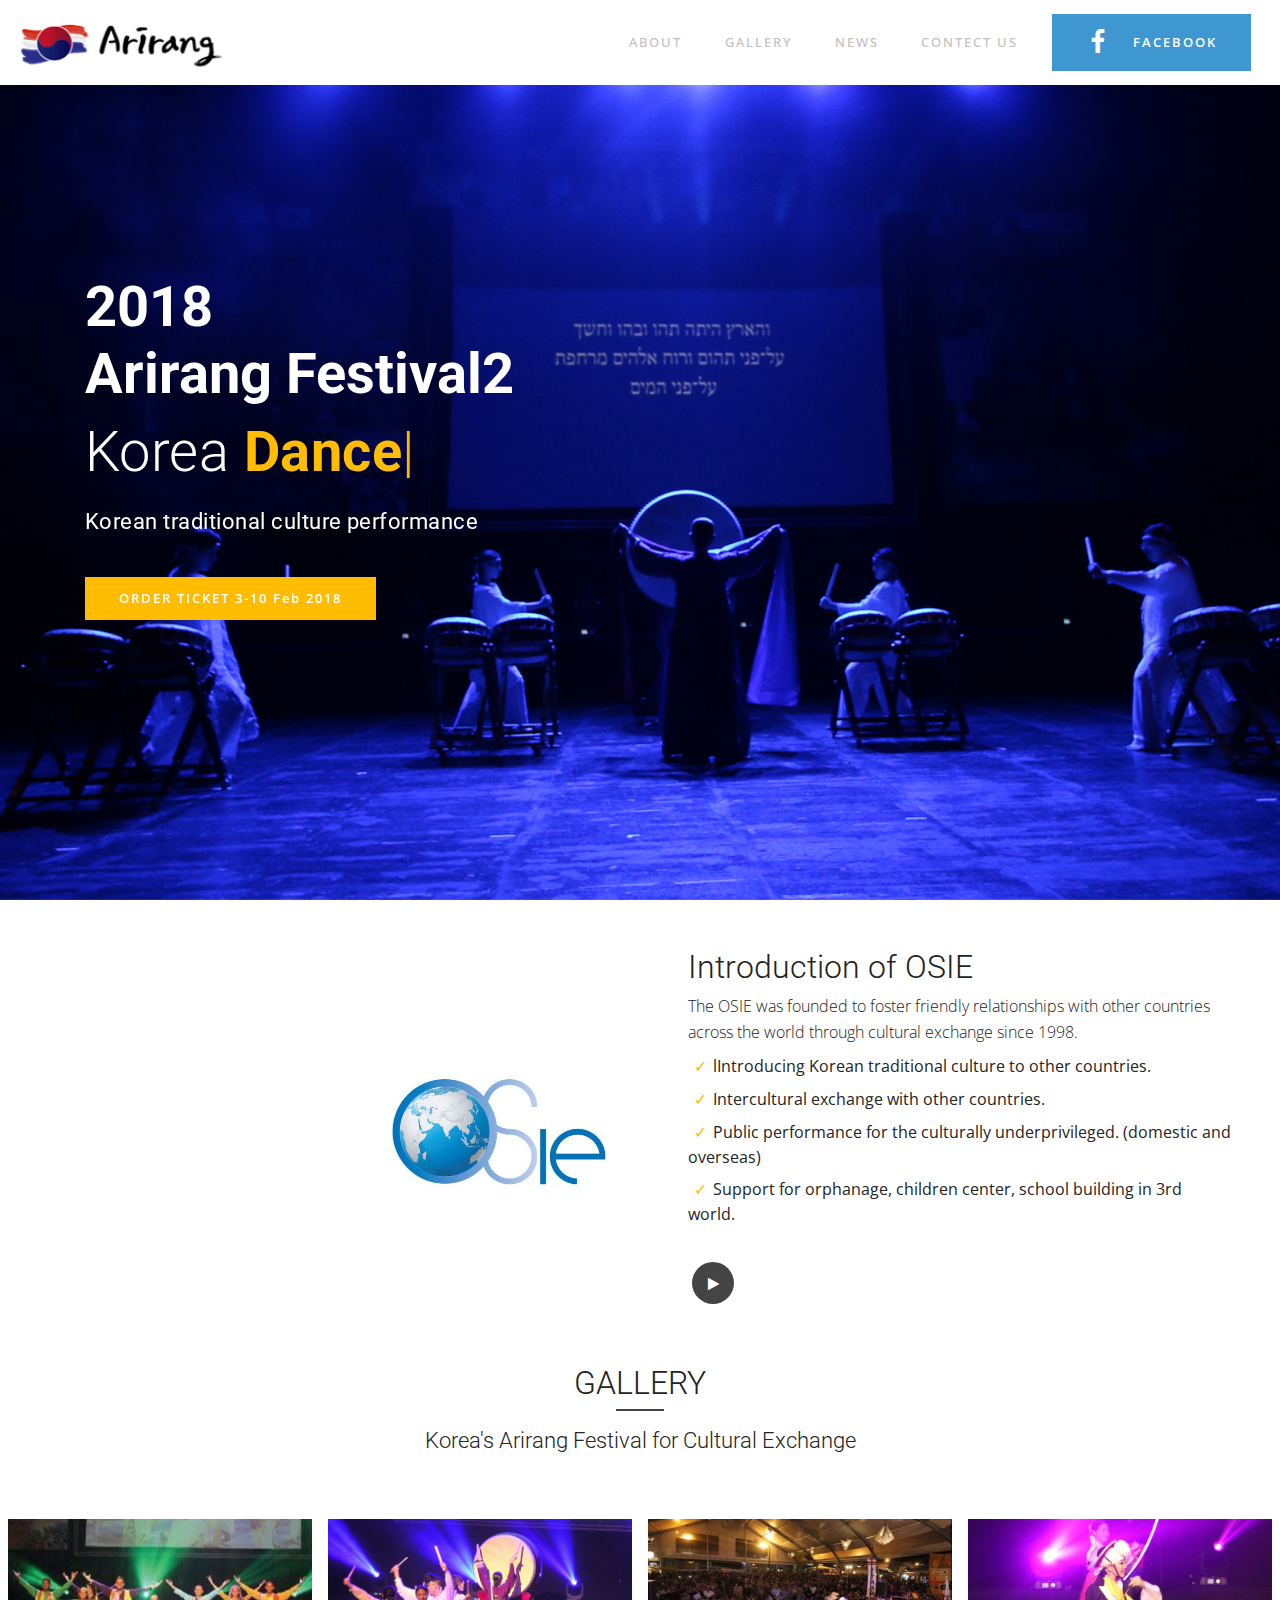
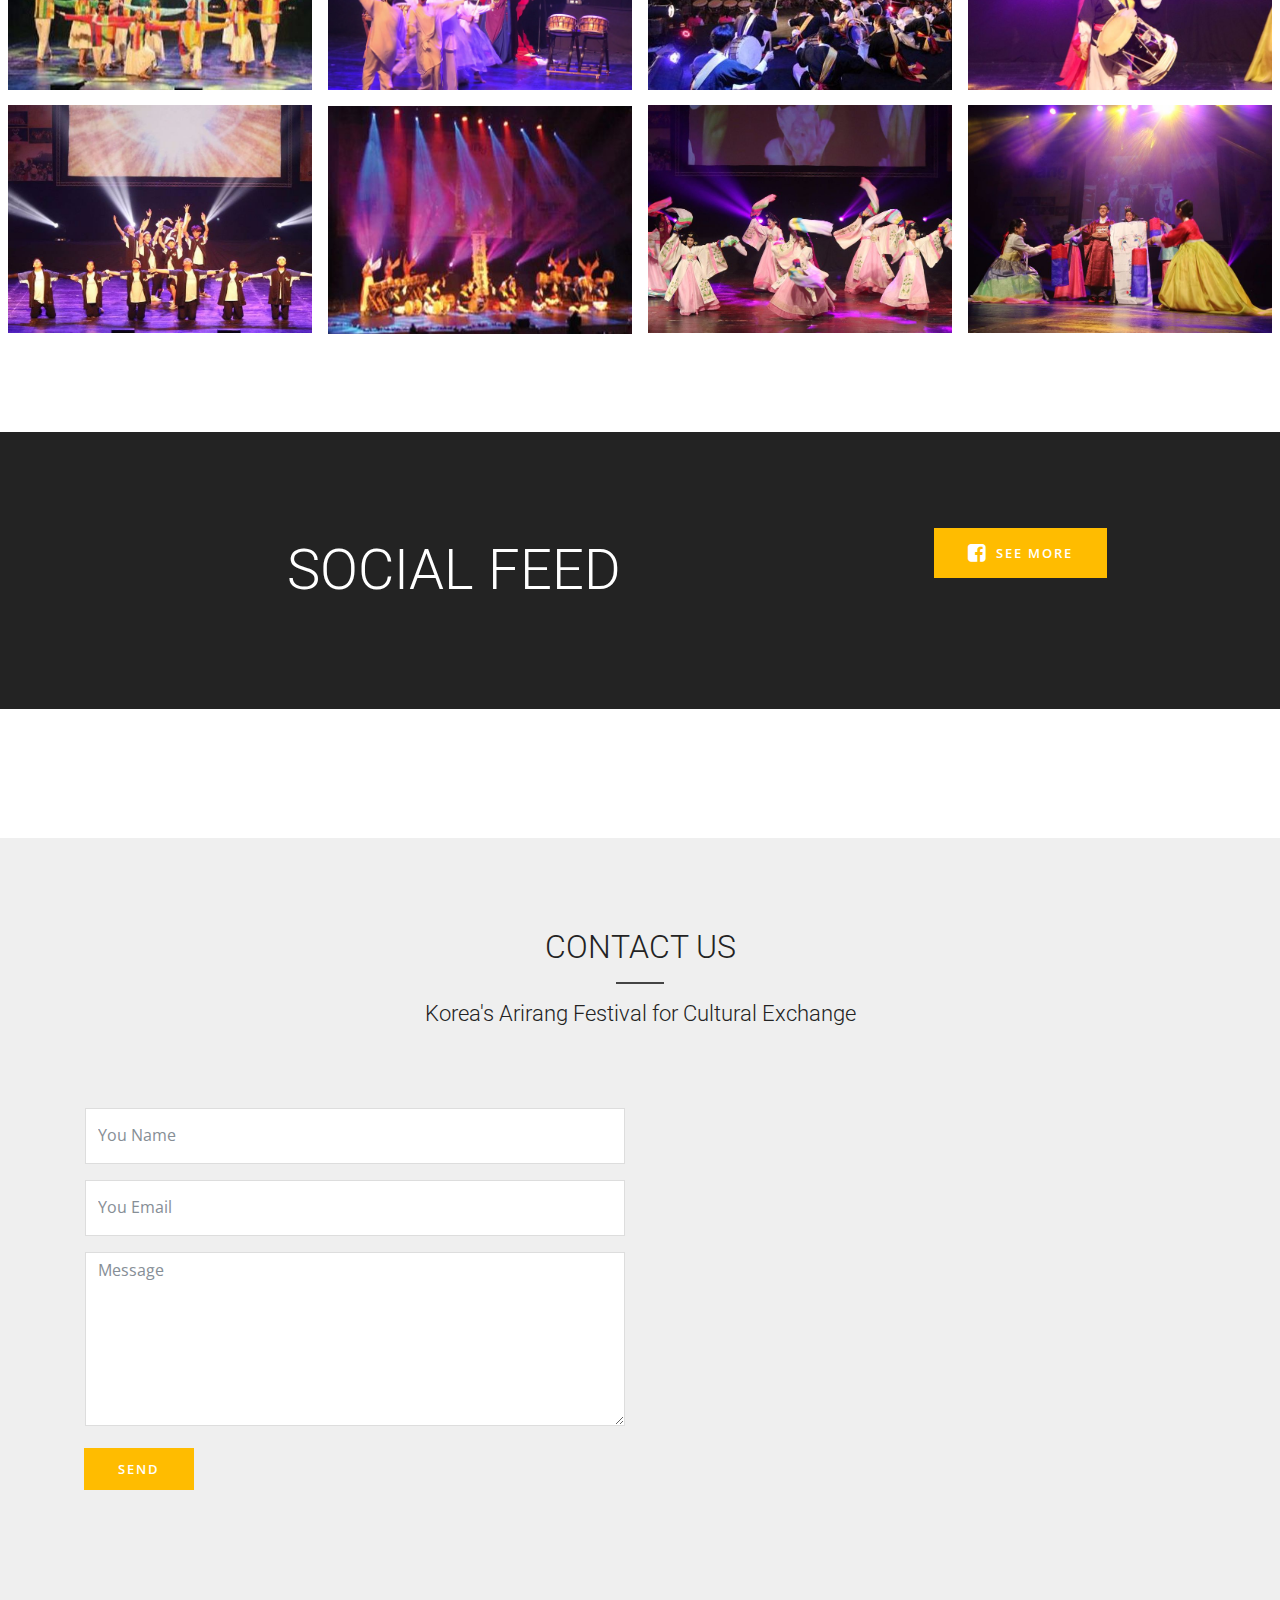
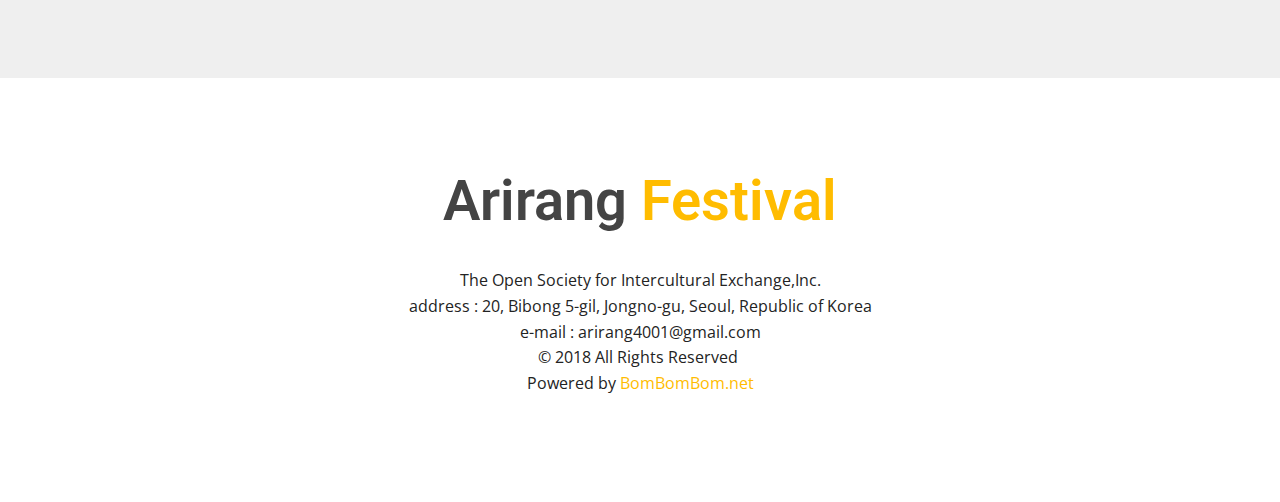
==== commit 7aefb8dd: "create github pages" ====
--- a/index.html
+++ b/index.html
@@ -30,7 +30,7 @@
   
 </head>
 <body>
-<section class="menu cid-qGioo4b5tH" once="menu" id="menu2-0" data-rv-view="980">
+<section class="menu cid-qGioo4b5tH" once="menu" id="menu2-0" data-rv-view="1090">
 
     
     
@@ -67,7 +67,7 @@
     </nav>
 </section>
 
-<section class="header2 cid-qGioqntlwJ mbr-fullscreen mbr-parallax-background" id="header2-1" data-rv-view="982">
+<section class="header2 cid-qGioqntlwJ mbr-fullscreen mbr-parallax-background" id="header2-1" data-rv-view="1092">
 
     
 
@@ -92,7 +92,7 @@
     
 </section>
 
-<section class="cid-qGj43ZtpUr" id="features5-h" data-rv-view="985">
+<section class="cid-qGj43ZtpUr" id="features5-h" data-rv-view="1095">
 
     
 
@@ -132,7 +132,7 @@
     </div>
 </section>
 
-<section class="mbr-gallery mbr-slider-carousel cid-qGjci0AGgV" id="gallery2-i" data-rv-view="988">
+<section class="mbr-gallery mbr-slider-carousel cid-qGjci0AGgV" id="gallery2-i" data-rv-view="1098">
 
     
     <div class="container">
@@ -153,7 +153,7 @@
 
 </section>
 
-<section class="cid-qGjyeVGzsH" id="info1-n" data-rv-view="1023">
+<section class="cid-qGjyeVGzsH" id="info1-n" data-rv-view="1133">
 
     
 
@@ -189,7 +189,7 @@
     </div>
 </section>
 
-<section class="cid-qGioIBgCPJ" id="form1-5" data-rv-view="1026">
+<section class="cid-qGioIBgCPJ" id="form1-5" data-rv-view="1136">
 
     
 
@@ -209,7 +209,7 @@
         <div class="row">
             <div class="col-md-6" data-form-type="formoid">            
                 <div data-form-alert="" hidden="">Thanks for filling out the form!</div>
-                <form class="mbr-form" action="https://mobirise.com/" method="post" data-form-title="Mobirise Form"><input type="hidden" data-form-email="true" value="jFP9DB6hazcMqVS18j6om2wBXAjyjU2+6VQL8qYOTMKYn8Iw+pXw7V0npC8+c1EKYZJtWa4XFfbi8xmczNvJTn/Dj/LY1h1jLGt+j4vT0CjPo/RjSNhqjUc6CbeI9Ns/">
+                <form class="mbr-form" action="https://mobirise.com/" method="post" data-form-title="Mobirise Form"><input type="hidden" data-form-email="true" value="3Bmyzm+ke9fP3TE1XpdzicS1EGfWW8nnh0INNeVrQd+W2HO7bXbG0YjMwRD6Kyyo2e7k5fccjrmsm0/nR/NGDji/xfTnGz/pQI/8MltffonPtV8ugSrQaMsZLS2scSL9">
                     <div class="row row-sm-offset">
                         <div class="col-md-12 multi-horizontal" data-for="name">
                             <div class="form-group">
@@ -221,11 +221,7 @@
                                 <input type="email" class="form-control" name="email" placeholder="You Email" data-form-field="Email" required="" id="email-form1-5">
                             </div>
                         </div>
-                        <div class="col-md-12 multi-horizontal" data-for="phone">
-                            <div class="form-group">
-                                <input type="tel" class="form-control" name="phone" placeholder="You Phone" data-form-field="Phone" id="phone-form1-5">
-                            </div>
-                        </div>
+                        
                     </div>
                     <div class="form-group" data-for="message">
                         <textarea type="text" class="form-control" name="message" rows="7" placeholder="Message" data-form-field="Message" id="message-form1-5"></textarea>
@@ -240,7 +236,7 @@
    </div>
 </section>
 
-<section class="cid-qGioJkPYzV" id="footer1-6" data-rv-view="1029">
+<section class="cid-qGioJkPYzV" id="footer1-6" data-rv-view="1139">
 
     
 
--- a/assets/mobirise/css/mbr-additional.css
+++ b/assets/mobirise/css/mbr-additional.css
@@ -1,4 +1,4 @@
-@import url(https://fonts.googleapis.com/css?family=Dosis:200,300,400,500,600,700,800);
+@import url(https://fonts.googleapis.com/css?family=Roboto:100,100i,300,300i,400,400i,500,500i,700,700i,900,900i);
 @import url(https://fonts.googleapis.com/css?family=Open+Sans:300,300i,400,400i,600,600i,700,700i,800,800i);
 
 
@@ -22,14 +22,14 @@
   line-height: 1.6;
 }
 .display-1 {
-  font-family: 'Dosis', sans-serif;
+  font-family: 'Roboto', sans-serif;
   font-size: 3.5rem;
 }
 .display-1 > .mbr-iconfont {
   font-size: 5.6rem;
 }
 .display-2 {
-  font-family: 'Dosis', sans-serif;
+  font-family: 'Roboto', sans-serif;
   font-size: 2rem;
 }
 .display-2 > .mbr-iconfont {
@@ -43,14 +43,14 @@
   font-size: 1.28rem;
 }
 .display-5 {
-  font-family: 'Dosis', sans-serif;
+  font-family: 'Roboto', sans-serif;
   font-size: 1.4rem;
 }
 .display-5 > .mbr-iconfont {
   font-size: 2.24rem;
 }
 .display-7 {
-  font-family: 'Dosis', sans-serif;
+  font-family: 'Open Sans', sans-serif;
   font-size: 1rem;
 }
 .display-7 > .mbr-iconfont {
@@ -653,7 +653,7 @@
   background-color: #f5f5f5;
   box-shadow: none;
   color: #565656;
-  font-family: 'Dosis', sans-serif;
+  font-family: 'Open Sans', sans-serif;
   font-size: 1rem;
   line-height: 1.43;
   min-height: 3.5em;
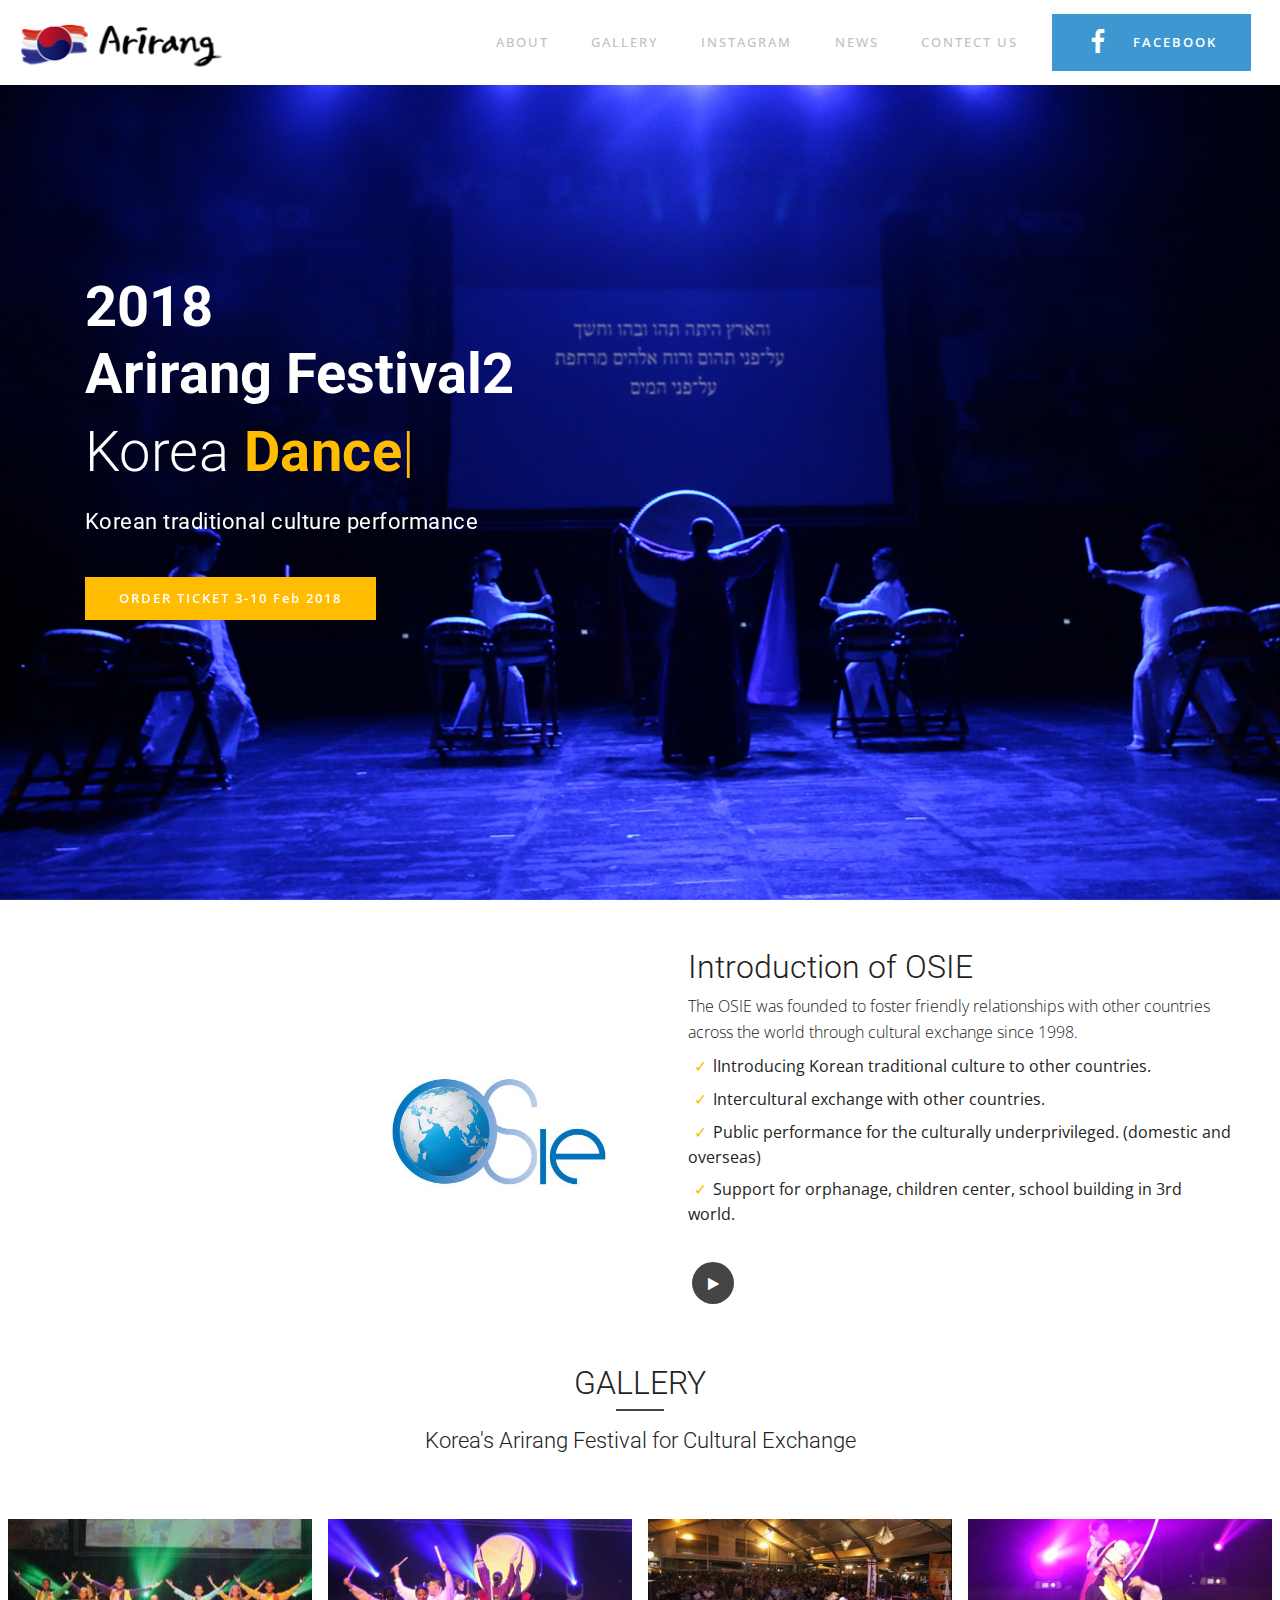
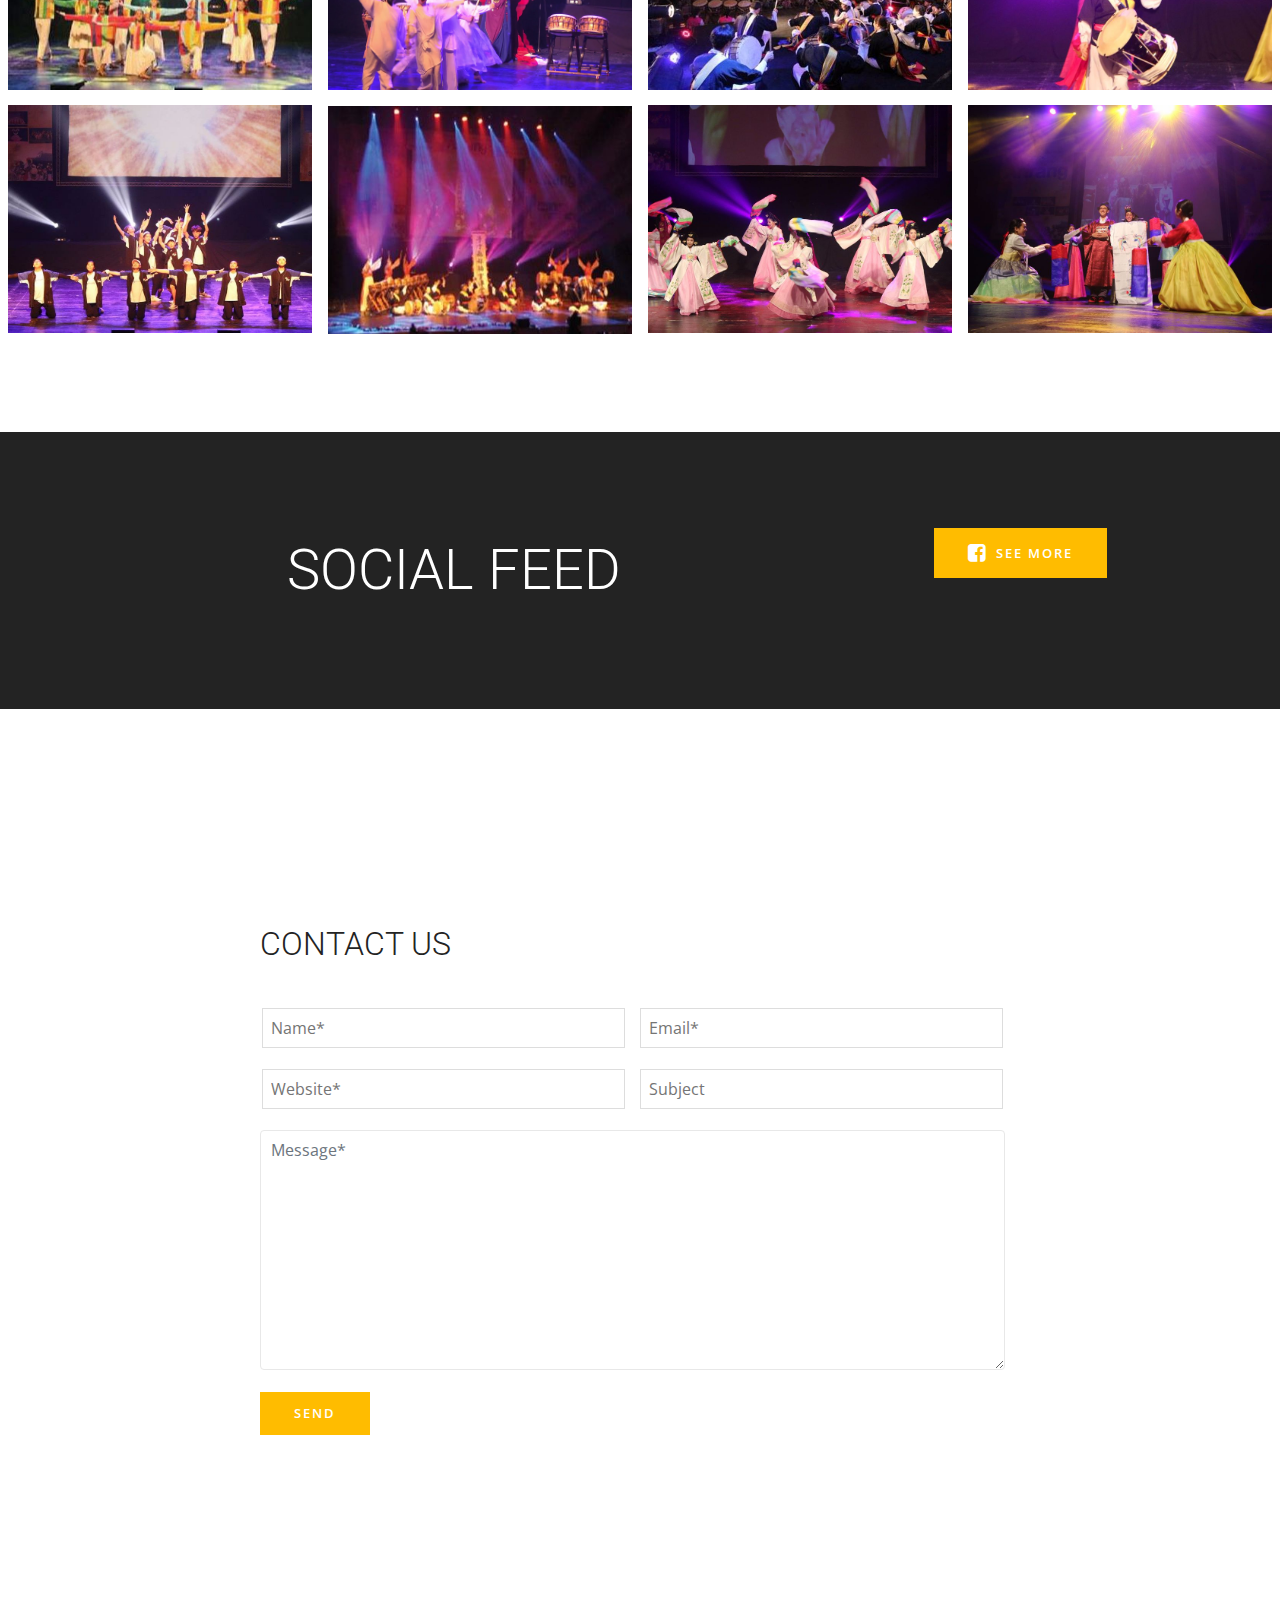
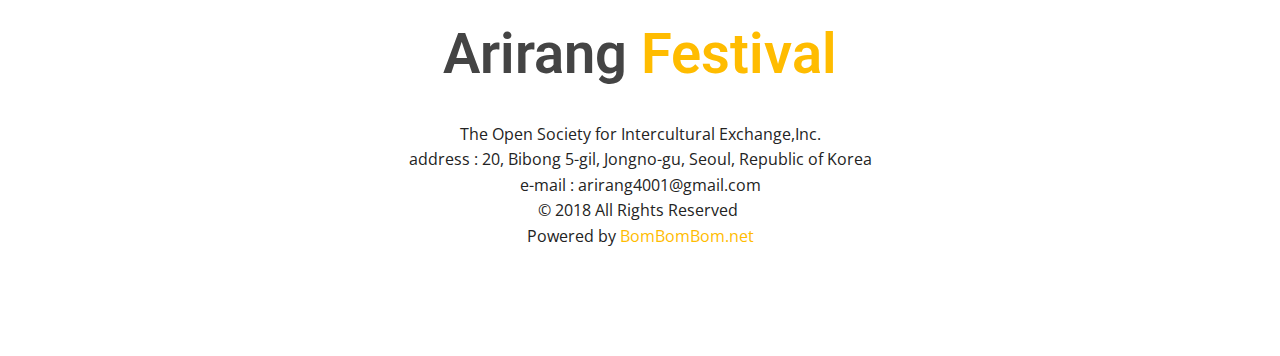
==== commit 81d4f350: "create github pages" ====
--- a/index.html
+++ b/index.html
@@ -1,10 +1,10 @@
 <!DOCTYPE html>
 <html >
 <head>
-  <!-- Site made with Mobirise Website Builder v4.5.2, https://mobirise.com -->
+  <!-- Site made with Mobirise Website Builder v4.6.2, https://mobirise.com -->
   <meta charset="UTF-8">
   <meta http-equiv="X-UA-Compatible" content="IE=edge">
-  <meta name="generator" content="Mobirise v4.5.2, mobirise.com">
+  <meta name="generator" content="Mobirise v4.6.2, mobirise.com">
   <meta name="viewport" content="width=device-width, initial-scale=1, minimum-scale=1">
   <link rel="shortcut icon" href="assets/images/favicon-37x37.png" type="image/x-icon">
   <meta name="description" content="">
@@ -30,7 +30,7 @@
   
 </head>
 <body>
-<section class="menu cid-qGioo4b5tH" once="menu" id="menu2-0" data-rv-view="1090">
+  <section class="menu cid-qGioo4b5tH" once="menu" id="menu2-0">
 
     
     
@@ -39,7 +39,7 @@
         <div class="navbar-brand">
             <span class="navbar-logo">
                 <a href="http://arirangfestival.org">
-                    <img src="assets/images/logo5-gif-1.gif" alt="Arirang Festival" title="" media-simple="true" style="height: 3.8rem;">
+                    <img src="assets/images/logo5-gif-1.gif" alt="Arirang Festival" title="" style="height: 3.8rem;">
                 </a>
             </span>
             
@@ -54,20 +54,20 @@
         </button>
       <div class="collapse navbar-collapse" id="navbarSupportedContent">
             <ul class="navbar-nav nav-dropdown" data-app-modern-menu="true"><li class="nav-item">
-                    <a class="nav-link link text-warning display-4" href="https://mobirise.com">ABOUT</a>
+                    <a class="nav-link link text-warning display-4" href="index.html#features5-h">ABOUT</a>
                 </li>
                 <li class="nav-item">
-                    <a class="nav-link link text-warning display-4" href="https://mobirise.com">GALLERY</a>
-                </li>
+                    <a class="nav-link link text-warning display-4" href="index.html#gallery2-i">GALLERY</a>
+                </li><li class="nav-item"><a class="nav-link link text-warning display-4" href="page1.html">INSTAGRAM</a></li>
                 <li class="nav-item">
-                    <a class="nav-link link text-warning display-4" href="https://mobirise.com">NEWS</a>
-                </li><li class="nav-item"><a class="nav-link link text-warning display-4" href="https://mobirise.com">CONTECT US</a></li></ul>
+                    <a class="nav-link link text-warning display-4" href="index.html#info1-n">NEWS</a>
+                </li><li class="nav-item"><a class="nav-link link text-warning display-4" href="index.html#form1-5">CONTECT US</a></li></ul>
             <div class="navbar-buttons mbr-section-btn"><a class="btn btn-md btn-secondary display-4" href="https://www.facebook.com/arirangfestival22/" target="_blank"><span class="socicon socicon-facebook mbr-iconfont mbr-iconfont-btn"></span>FACEBOOK</a></div>
       </div>
     </nav>
 </section>
 
-<section class="header2 cid-qGioqntlwJ mbr-fullscreen mbr-parallax-background" id="header2-1" data-rv-view="1092">
+<section class="header2 cid-qGioqntlwJ mbr-fullscreen mbr-parallax-background" id="header2-1">
 
     
 
@@ -92,7 +92,7 @@
     
 </section>
 
-<section class="cid-qGj43ZtpUr" id="features5-h" data-rv-view="1095">
+<section class="cid-qGj43ZtpUr" id="features5-h">
 
     
 
@@ -115,7 +115,7 @@
                 <ul class="social-list">
                     <li>
                       <a class="icon-transition" href="https://www.facebook.com/arirangfestival22/" target="_blank">
-                        <span class="mbr-iconfont fa-play fa" media-simple="true"></span>
+                        <span class="mbr-iconfont fa-play fa"></span>
                       </a>
                     </li>
                     
@@ -126,13 +126,13 @@
             </div>
           </div>
           <div class="col-lg-6 photo-split">
-              <img src="assets/images/osie-img-1200x592.jpg" alt="OSIE" title="국제열린문화교류회" media-simple="true">
+              <img src="assets/images/osie-img-1200x592.jpg" alt="OSIE" title="국제열린문화교류회">
           </div>
       </div>
     </div>
 </section>
 
-<section class="mbr-gallery mbr-slider-carousel cid-qGjci0AGgV" id="gallery2-i" data-rv-view="1098">
+<section class="mbr-gallery mbr-slider-carousel cid-qGjci0AGgV" id="gallery2-i">
 
     
     <div class="container">
@@ -153,7 +153,7 @@
 
 </section>
 
-<section class="cid-qGjyeVGzsH" id="info1-n" data-rv-view="1133">
+<section class="cid-qGjyeVGzsH" id="info1-n">
 
     
 
@@ -171,14 +171,14 @@
     </div>
 </section>
 
-<section class="mbr-social-feed loading" id="feed-k" data-facebook="arirangfestival22" data-twitter="" data-google="" data-posts="5" data-youtube="" data-rv-view="652" style="background-color: rgb(255, 255, 255); padding-top: 40px; padding-bottom: 40px;">
+<section class="mbr-social-feed loading" id="feed-k" data-facebook="arirangfestival22" data-twitter="" data-google="" data-posts="5" data-youtube="" data-rv-view="46" style="background-color: rgb(255, 255, 255); padding-top: 40px; padding-bottom: 40px;">
     
     <img class="social-feed-container-loading" alt="" src="assets/images/loading.svg">
     <div class="social-feed-container">
     </div>
 </section>
 
-<section class="mbr-section mbr-section__comments" id="facebook-comments-block-l" data-rv-view="654" style="background-color: rgb(255, 255, 255); padding-top: 0rem; padding-bottom: 3rem;">
+<section class="mbr-section mbr-section__comments" id="facebook-comments-block-l" data-rv-view="48" style="background-color: rgb(255, 255, 255); padding-top: 0rem; padding-bottom: 3rem;">
          
     <div class="mbr-section__container mbr-section__container--isolated addons-container">
         <div class="addons-row">
@@ -189,54 +189,46 @@
     </div>
 </section>
 
-<section class="cid-qGioIBgCPJ" id="form1-5" data-rv-view="1136">
+<section class="cid-qIsEXstdGy" id="form2-s">
 
     
 
     
     <div class="container">
-        <div class="row">
-            <div class="col-md-12 col-sm-12">
-                <div class="main-heading-content text-center">
-                    <h2 class="mbr-fonts-style mbr-section-title align-center display-2">CONTACT US</h2>
-                    <div class="underline align-center">
-                       <div class="line"></div>
+        <div class="row justify-content-center">
+            <div class="form-1 col-md-8 col-sm-12" data-form-type="formoid">
+                <h1 class="mbr-fonts-style mbr-section-heading display-2">CONTACT US</h1>
+                <div data-form-alert="" hidden="">Thanks for filling out the form!</div>
+                <form class="mbr-form" action="https://mobirise.com/" method="post" data-form-title="My Mobirise Form"><input type="hidden" name="email" data-form-email="true" value="gBxO7euG97I/1F4SDS7eaGBMDnGzdI/F4SDnek8KqWgZ20OWmKSGwMJ1Hrf4GG+DLHiOn49H7+GhqC6IEQxuw3vfTUU5DhIrVvpEeu/CTCrJSCWoxWFUMHddeZPvmauh" data-form-field="Email">
+                    <div class="row input-main">
+                        <div class="col-md-6 input-wrap" data-for="name">
+                            <input type="text" class="field display-7" name="name" data-form-field="Name" placeholder="Name*" required="" id="name-form2-s">
+                        </div>
+                        <div class="col-md-6 input-wrap" data-for="email">
+                            <input type="email" class="field display-7" name="email" data-form-field="Email" placeholder="Email*" required="" id="email-form2-s">
+                        </div>
                     </div>
-                    <h3 class="mbr-fonts-style mbr-section-subtitle align-center mbr-light pt-3 display-5">Korea's Arirang Festival for Cultural Exchange</h3>
-                </div>
-            </div>
-        </div>
-        <div class="row">
-            <div class="col-md-6" data-form-type="formoid">            
-                <div data-form-alert="" hidden="">Thanks for filling out the form!</div>
-                <form class="mbr-form" action="https://mobirise.com/" method="post" data-form-title="Mobirise Form"><input type="hidden" data-form-email="true" value="3Bmyzm+ke9fP3TE1XpdzicS1EGfWW8nnh0INNeVrQd+W2HO7bXbG0YjMwRD6Kyyo2e7k5fccjrmsm0/nR/NGDji/xfTnGz/pQI/8MltffonPtV8ugSrQaMsZLS2scSL9">
-                    <div class="row row-sm-offset">
-                        <div class="col-md-12 multi-horizontal" data-for="name">
-                            <div class="form-group">
-                                <input type="text" class="form-control" name="name" placeholder="You Name" data-form-field="Name" required="" id="name-form1-5">
-                            </div>
-                        </div>
-                        <div class="col-md-12 multi-horizontal" data-for="email">
-                            <div class="form-group">
-                                <input type="email" class="form-control" name="email" placeholder="You Email" data-form-field="Email" required="" id="email-form1-5">
-                            </div>
-                        </div>
-                        
+                    <div class="row input-main">
+                        <div class="col-md-6 input-wrap" data-for="website">
+                            <input type="text" class="field display-7" name="website" data-form-field="Website" placeholder="Website*" required="" id="website-form2-s">
+                        </div>
+                        <div class="col-md-6 input-wrap" data-for="subject">
+                            <input type="text" class="field display-7" name="sujbect" data-form-field="Subject" placeholder="Subject" id="sujbect-form2-s">
+                        </div>
                     </div>
                     <div class="form-group" data-for="message">
-                        <textarea type="text" class="form-control" name="message" rows="7" placeholder="Message" data-form-field="Message" id="message-form1-5"></textarea>
+                        <textarea type="text" class="form-control display-7" name="message" rows="7" placeholder="Message*" data-form-field="Message" id="message-form2-s"></textarea>
                     </div>
-                    <span class="input-group-btn"><button href="" type="submit" class="btn btn-form btn-primary display-4">SEND</button></span>
+                    <span class="input-group-btn">
+                        <button href="" type="submit" class="btn btn-form btn-primary display-4">SEND</button>
+                    </span>
                 </form>
             </div>
-            <div class="col-md-6">
-                <div class="google-map"><iframe frameborder="0" style="border:0" src="https://www.google.com/maps/embed/v1/place?key=AIzaSyA0Dx_boXQiwvdz8sJHoYeZNVTdoWONYkU&amp;q=place_id:ChIJ0RflgOKXfDURl3HMpqw5dSk" allowfullscreen=""></iframe></div>
-            </div>
         </div>
    </div>
 </section>
 
-<section class="cid-qGioJkPYzV" id="footer1-6" data-rv-view="1139">
+<section class="cid-qGioJkPYzV" id="footer1-6">
 
     
 
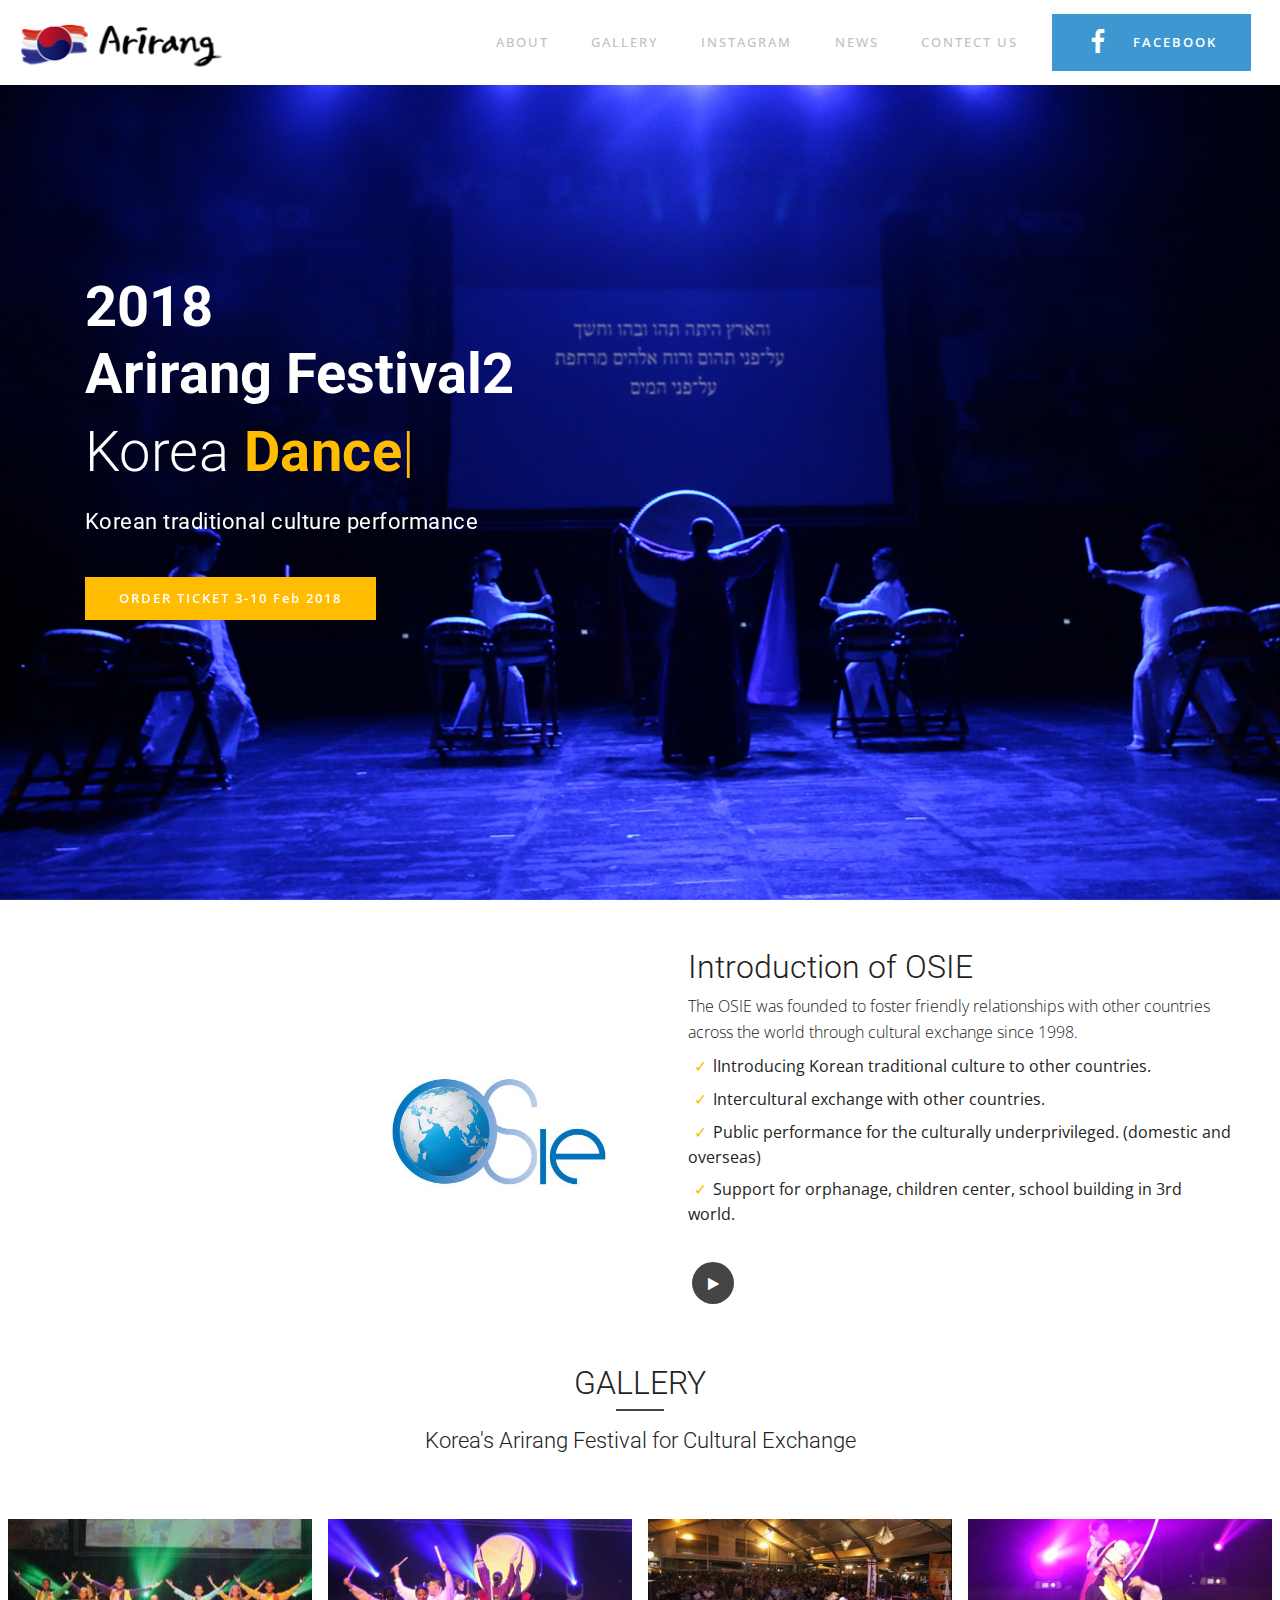
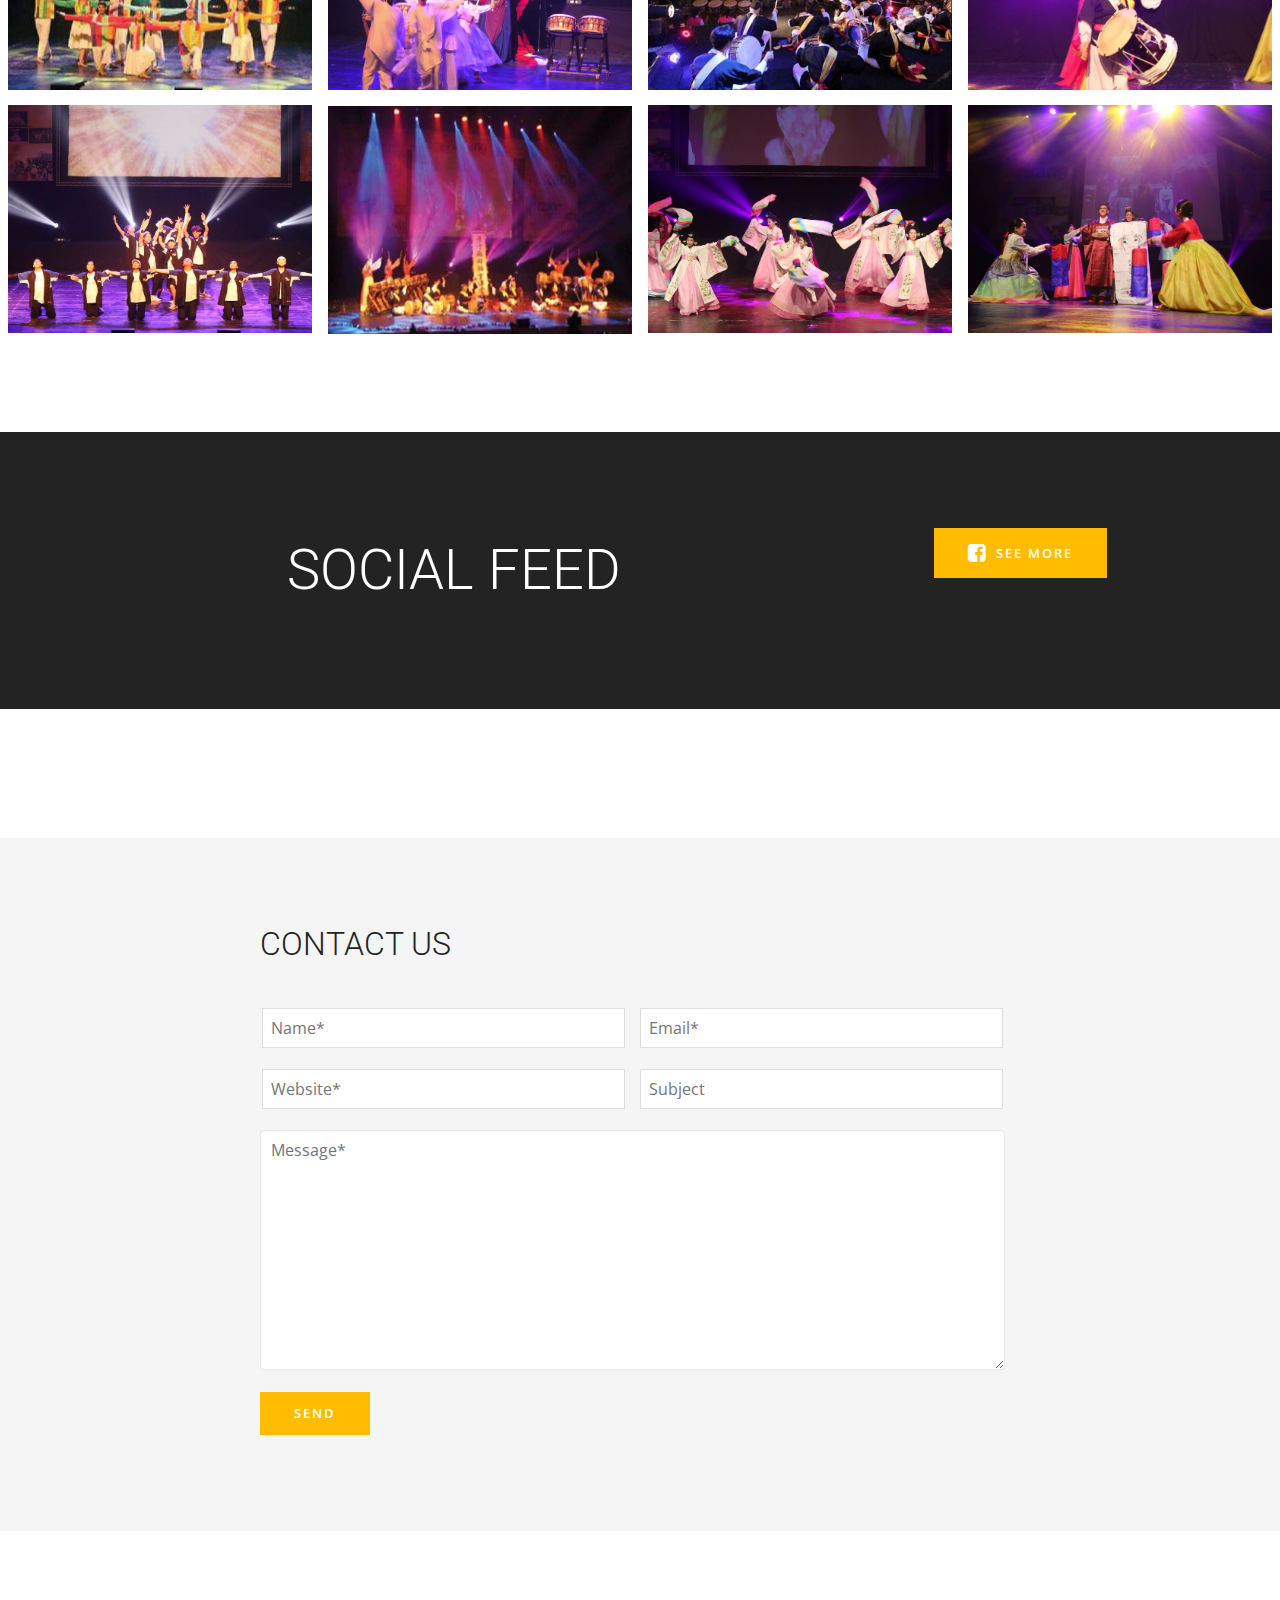
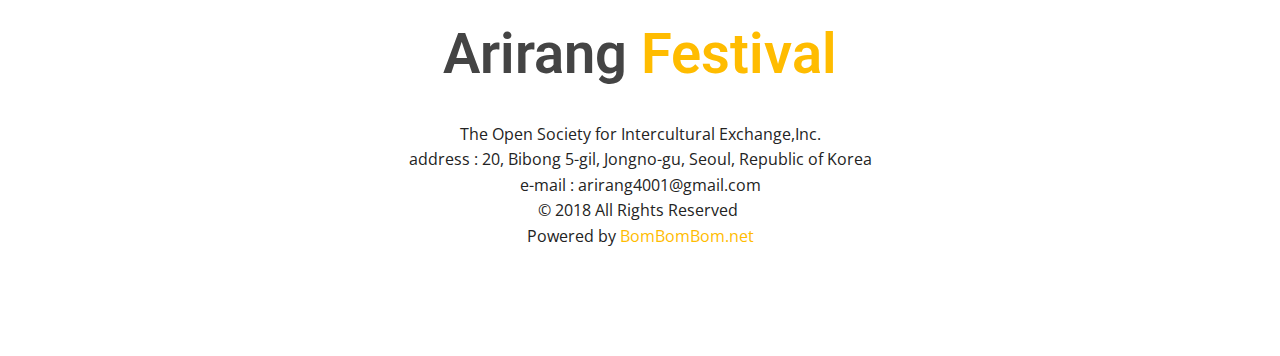
==== commit 321ddaef: "create github pages" ====
--- a/index.html
+++ b/index.html
@@ -199,7 +199,7 @@
             <div class="form-1 col-md-8 col-sm-12" data-form-type="formoid">
                 <h1 class="mbr-fonts-style mbr-section-heading display-2">CONTACT US</h1>
                 <div data-form-alert="" hidden="">Thanks for filling out the form!</div>
-                <form class="mbr-form" action="https://mobirise.com/" method="post" data-form-title="My Mobirise Form"><input type="hidden" name="email" data-form-email="true" value="gBxO7euG97I/1F4SDS7eaGBMDnGzdI/F4SDnek8KqWgZ20OWmKSGwMJ1Hrf4GG+DLHiOn49H7+GhqC6IEQxuw3vfTUU5DhIrVvpEeu/CTCrJSCWoxWFUMHddeZPvmauh" data-form-field="Email">
+                <form class="mbr-form" action="https://mobirise.com/" method="post" data-form-title="My Mobirise Form"><input type="hidden" name="email" data-form-email="true" value="GN/ht3AERradjG48kcz03tOaXPSgZnarwgCntUz90XeWkZmqBD+arU6+tMhZDXwrLudcg9ZxEhmDWvE67teRRANvdU+CGg6gKLrLAkLIXoEIv2Abu3spBXHts5yVY1ey" data-form-field="Email">
                     <div class="row input-main">
                         <div class="col-md-6 input-wrap" data-for="name">
                             <input type="text" class="field display-7" name="name" data-form-field="Name" placeholder="Name*" required="" id="name-form2-s">
--- a/assets/mobirise/css/mbr-additional.css
+++ b/assets/mobirise/css/mbr-additional.css
@@ -1352,7 +1352,7 @@
 .cid-qIsEXstdGy {
   padding-top: 90px;
   padding-bottom: 90px;
-  background-color: #ffffff;
+  background-color: #f5f5f5;
 }
 .cid-qIsEXstdGy .mbr-section-heading {
   margin-bottom: 1.5em;
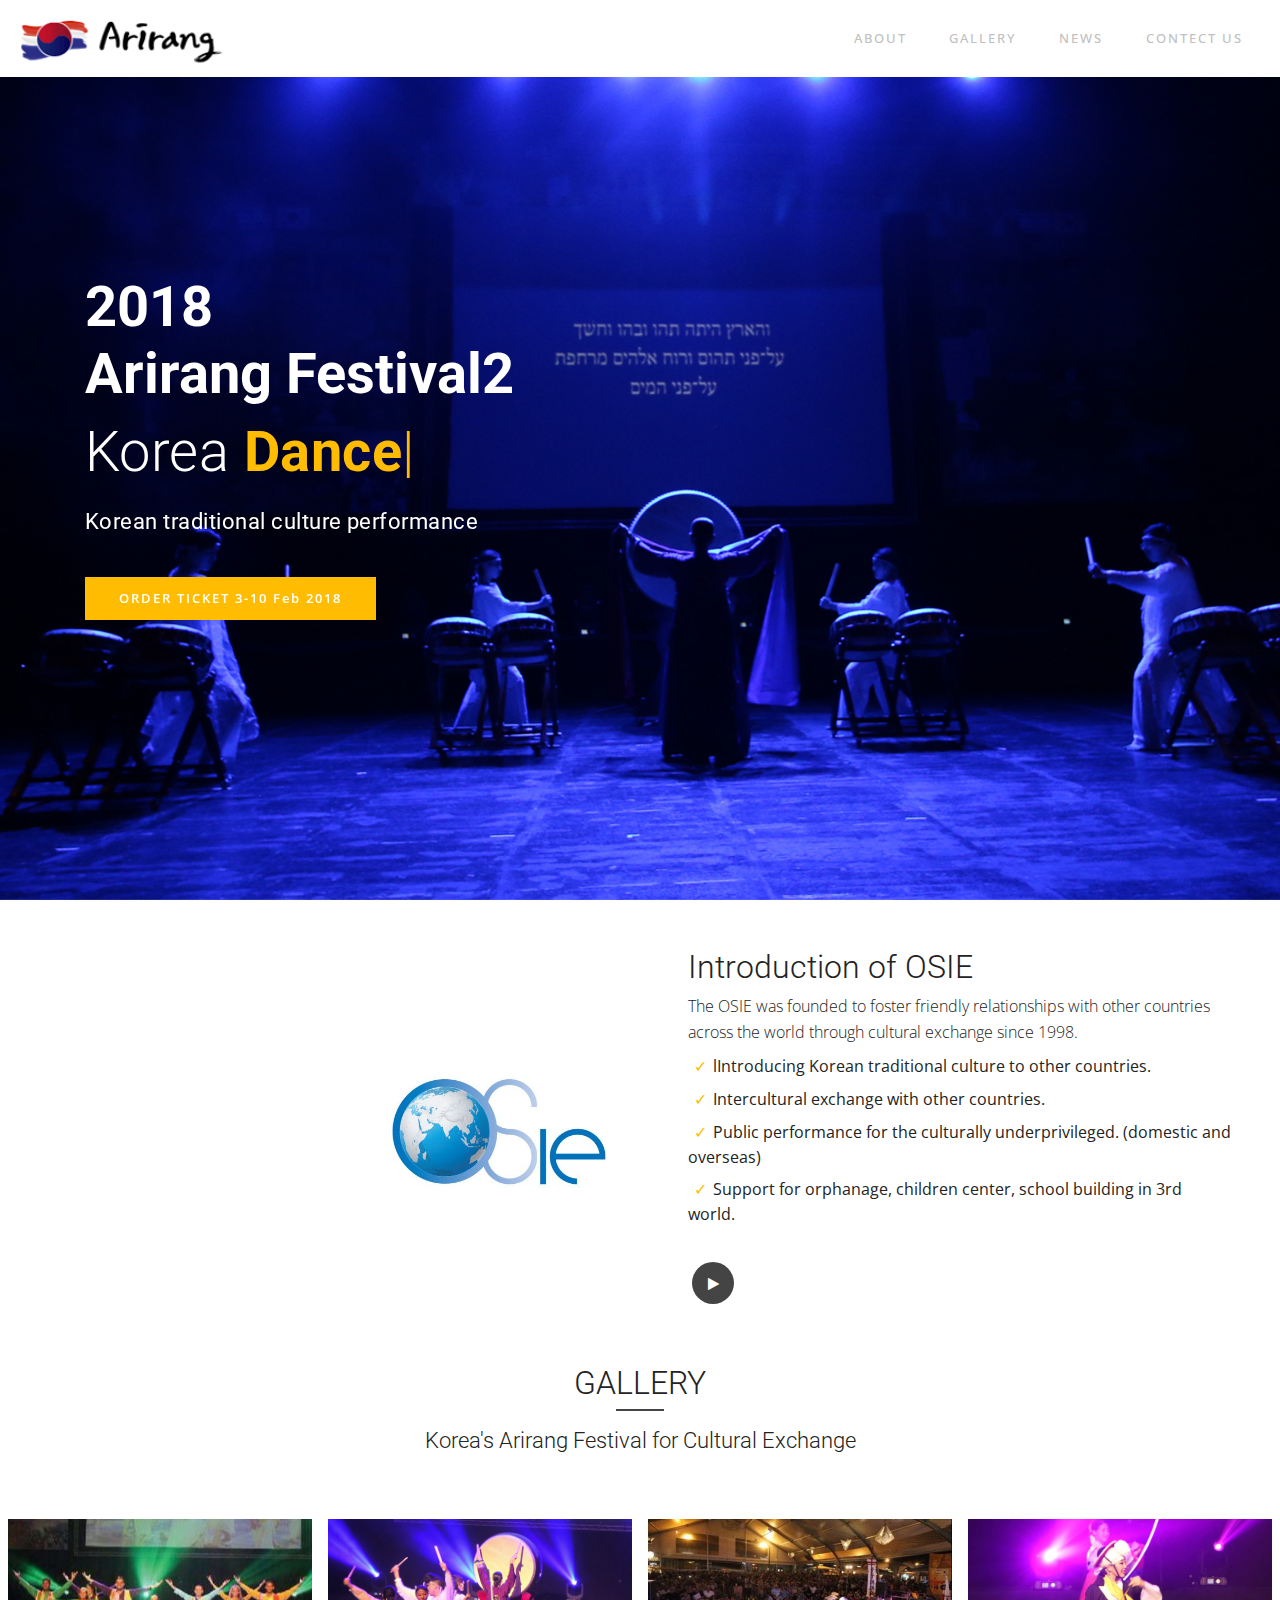
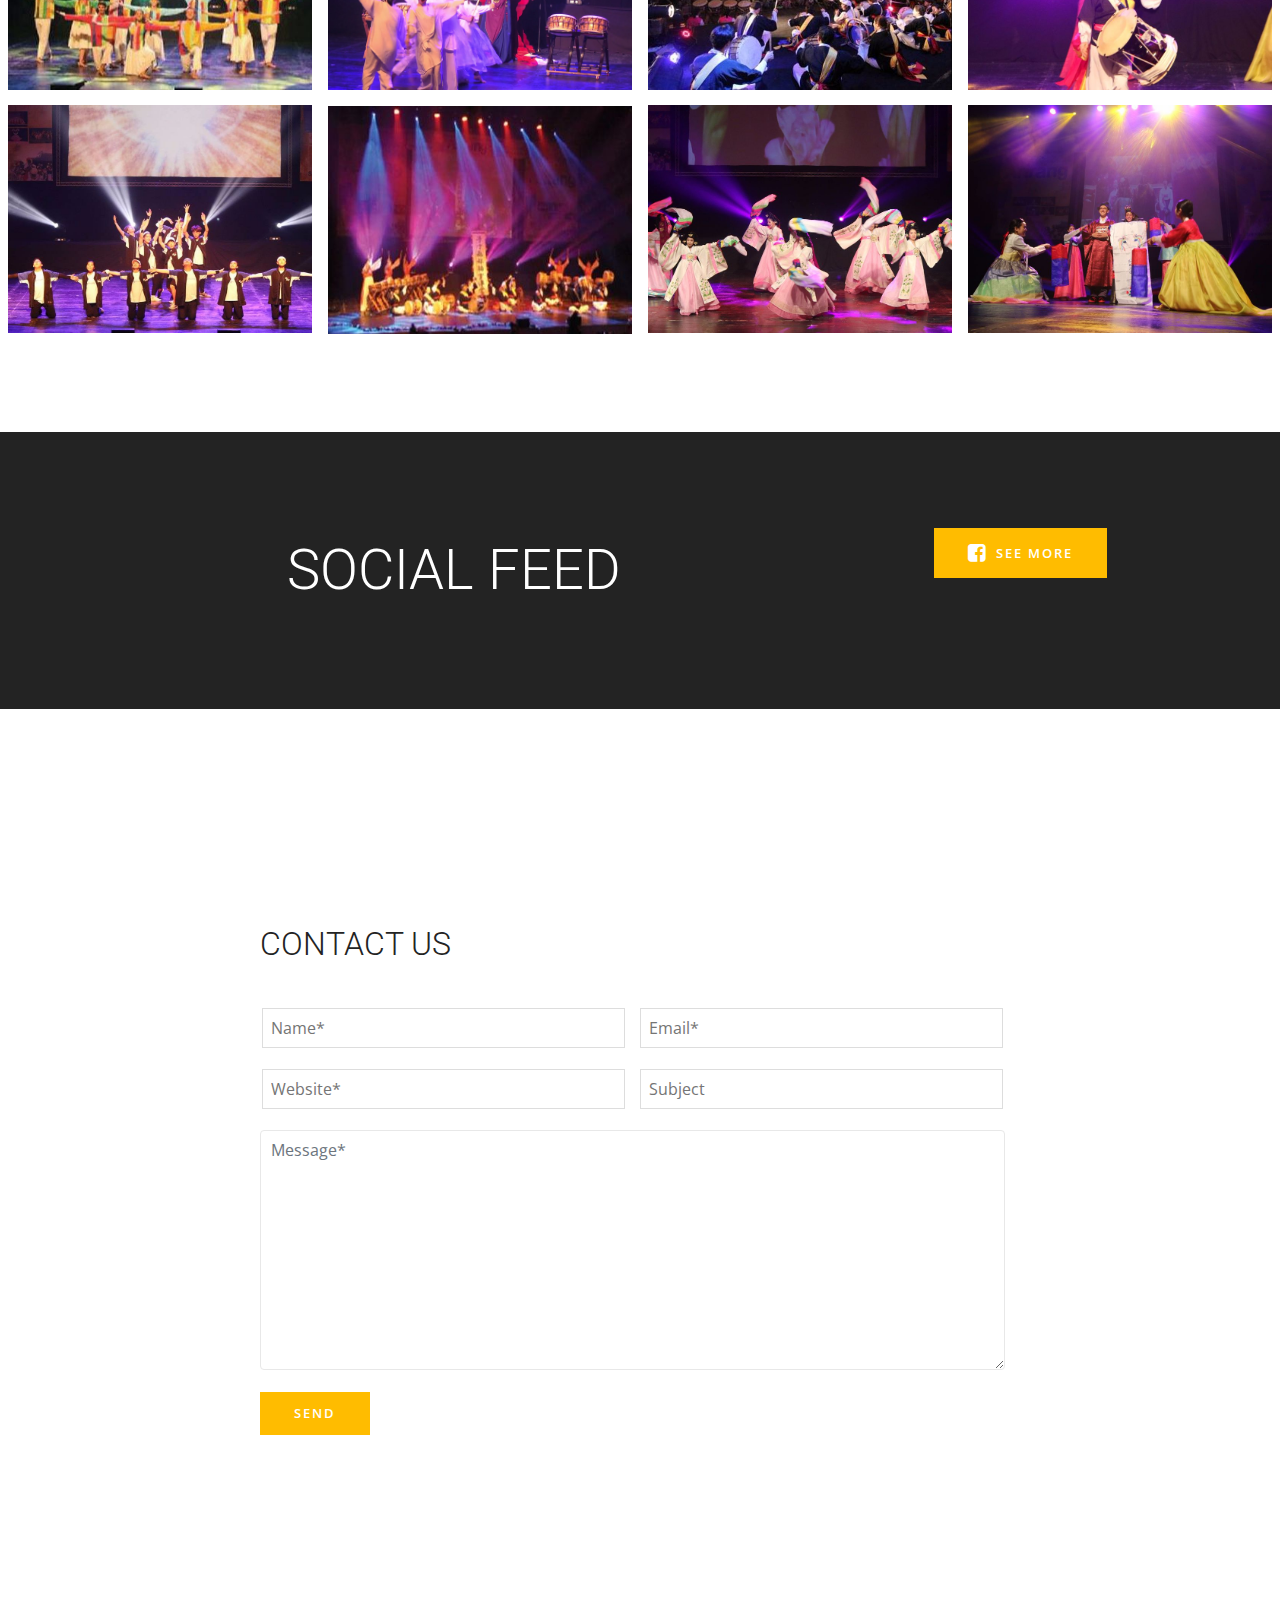
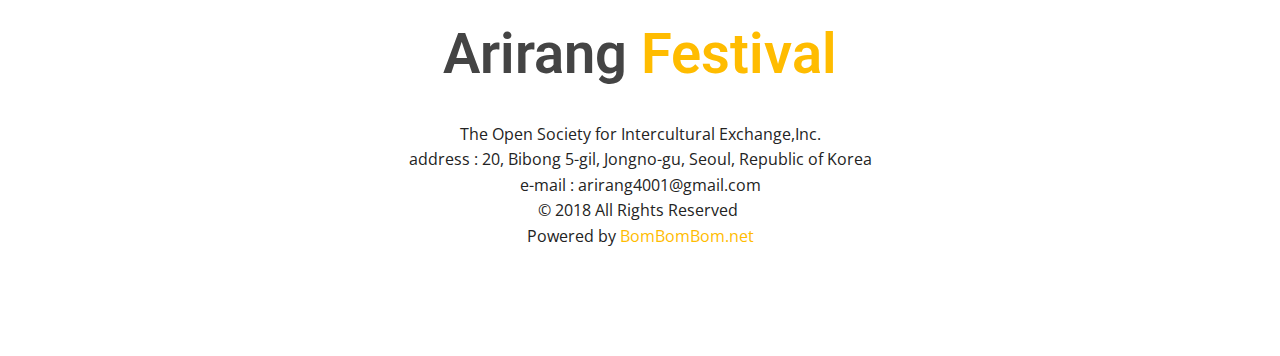
==== commit 49a91e6a: "create github pages" ====
--- a/index.html
+++ b/index.html
@@ -1,10 +1,10 @@
 <!DOCTYPE html>
 <html >
 <head>
-  <!-- Site made with Mobirise Website Builder v4.6.2, https://mobirise.com -->
+  <!-- Site made with Mobirise Website Builder v4.6.4, https://mobirise.com -->
   <meta charset="UTF-8">
   <meta http-equiv="X-UA-Compatible" content="IE=edge">
-  <meta name="generator" content="Mobirise v4.6.2, mobirise.com">
+  <meta name="generator" content="Mobirise v4.6.4, mobirise.com">
   <meta name="viewport" content="width=device-width, initial-scale=1, minimum-scale=1">
   <link rel="shortcut icon" href="assets/images/favicon-37x37.png" type="image/x-icon">
   <meta name="description" content="">
@@ -53,16 +53,16 @@
             </div>
         </button>
       <div class="collapse navbar-collapse" id="navbarSupportedContent">
-            <ul class="navbar-nav nav-dropdown" data-app-modern-menu="true"><li class="nav-item">
+            <ul class="navbar-nav nav-dropdown nav-right" data-app-modern-menu="true"><li class="nav-item">
                     <a class="nav-link link text-warning display-4" href="index.html#features5-h">ABOUT</a>
                 </li>
                 <li class="nav-item">
                     <a class="nav-link link text-warning display-4" href="index.html#gallery2-i">GALLERY</a>
-                </li><li class="nav-item"><a class="nav-link link text-warning display-4" href="page1.html">INSTAGRAM</a></li>
+                </li>
                 <li class="nav-item">
                     <a class="nav-link link text-warning display-4" href="index.html#info1-n">NEWS</a>
-                </li><li class="nav-item"><a class="nav-link link text-warning display-4" href="index.html#form1-5">CONTECT US</a></li></ul>
-            <div class="navbar-buttons mbr-section-btn"><a class="btn btn-md btn-secondary display-4" href="https://www.facebook.com/arirangfestival22/" target="_blank"><span class="socicon socicon-facebook mbr-iconfont mbr-iconfont-btn"></span>FACEBOOK</a></div>
+                </li><li class="nav-item"><a class="nav-link link text-warning display-4" href="index.html#form2-s">CONTECT US</a></li></ul>
+            
       </div>
     </nav>
 </section>
@@ -171,14 +171,14 @@
     </div>
 </section>
 
-<section class="mbr-social-feed loading" id="feed-k" data-facebook="arirangfestival22" data-twitter="" data-google="" data-posts="5" data-youtube="" data-rv-view="46" style="background-color: rgb(255, 255, 255); padding-top: 40px; padding-bottom: 40px;">
+<section class="mbr-social-feed loading" id="feed-k" data-facebook="arirangfestival22" data-twitter="" data-google="" data-posts="5" data-youtube="" data-rv-view="130" style="background-color: rgb(255, 255, 255); padding-top: 40px; padding-bottom: 40px;">
     
     <img class="social-feed-container-loading" alt="" src="assets/images/loading.svg">
     <div class="social-feed-container">
     </div>
 </section>
 
-<section class="mbr-section mbr-section__comments" id="facebook-comments-block-l" data-rv-view="48" style="background-color: rgb(255, 255, 255); padding-top: 0rem; padding-bottom: 3rem;">
+<section class="mbr-section mbr-section__comments" id="facebook-comments-block-l" data-rv-view="132" style="background-color: rgb(255, 255, 255); padding-top: 0rem; padding-bottom: 3rem;">
          
     <div class="mbr-section__container mbr-section__container--isolated addons-container">
         <div class="addons-row">
@@ -199,7 +199,7 @@
             <div class="form-1 col-md-8 col-sm-12" data-form-type="formoid">
                 <h1 class="mbr-fonts-style mbr-section-heading display-2">CONTACT US</h1>
                 <div data-form-alert="" hidden="">Thanks for filling out the form!</div>
-                <form class="mbr-form" action="https://mobirise.com/" method="post" data-form-title="My Mobirise Form"><input type="hidden" name="email" data-form-email="true" value="GN/ht3AERradjG48kcz03tOaXPSgZnarwgCntUz90XeWkZmqBD+arU6+tMhZDXwrLudcg9ZxEhmDWvE67teRRANvdU+CGg6gKLrLAkLIXoEIv2Abu3spBXHts5yVY1ey" data-form-field="Email">
+                <form class="mbr-form" action="https://mobirise.com/" method="post" data-form-title="My Mobirise Form"><input type="hidden" name="email" data-form-email="true" value="2HZ0dO3W6rWZHPiBR7K2nFbZ886ZYB6F03He29IAHmohGOElbxihka1VNUxf9rShncDWp1l0J+0wmvgpaz8rGdKBFVMc/oJ/qo608XqzpXX4yXbImDu/Ibw6il6wHMOo" data-form-field="Email">
                     <div class="row input-main">
                         <div class="col-md-6 input-wrap" data-for="name">
                             <input type="text" class="field display-7" name="name" data-form-field="Name" placeholder="Name*" required="" id="name-form2-s">
--- a/assets/mobirise/css/mbr-additional.css
+++ b/assets/mobirise/css/mbr-additional.css
@@ -1352,7 +1352,7 @@
 .cid-qIsEXstdGy {
   padding-top: 90px;
   padding-bottom: 90px;
-  background-color: #f5f5f5;
+  background-color: #ffffff;
 }
 .cid-qIsEXstdGy .mbr-section-heading {
   margin-bottom: 1.5em;
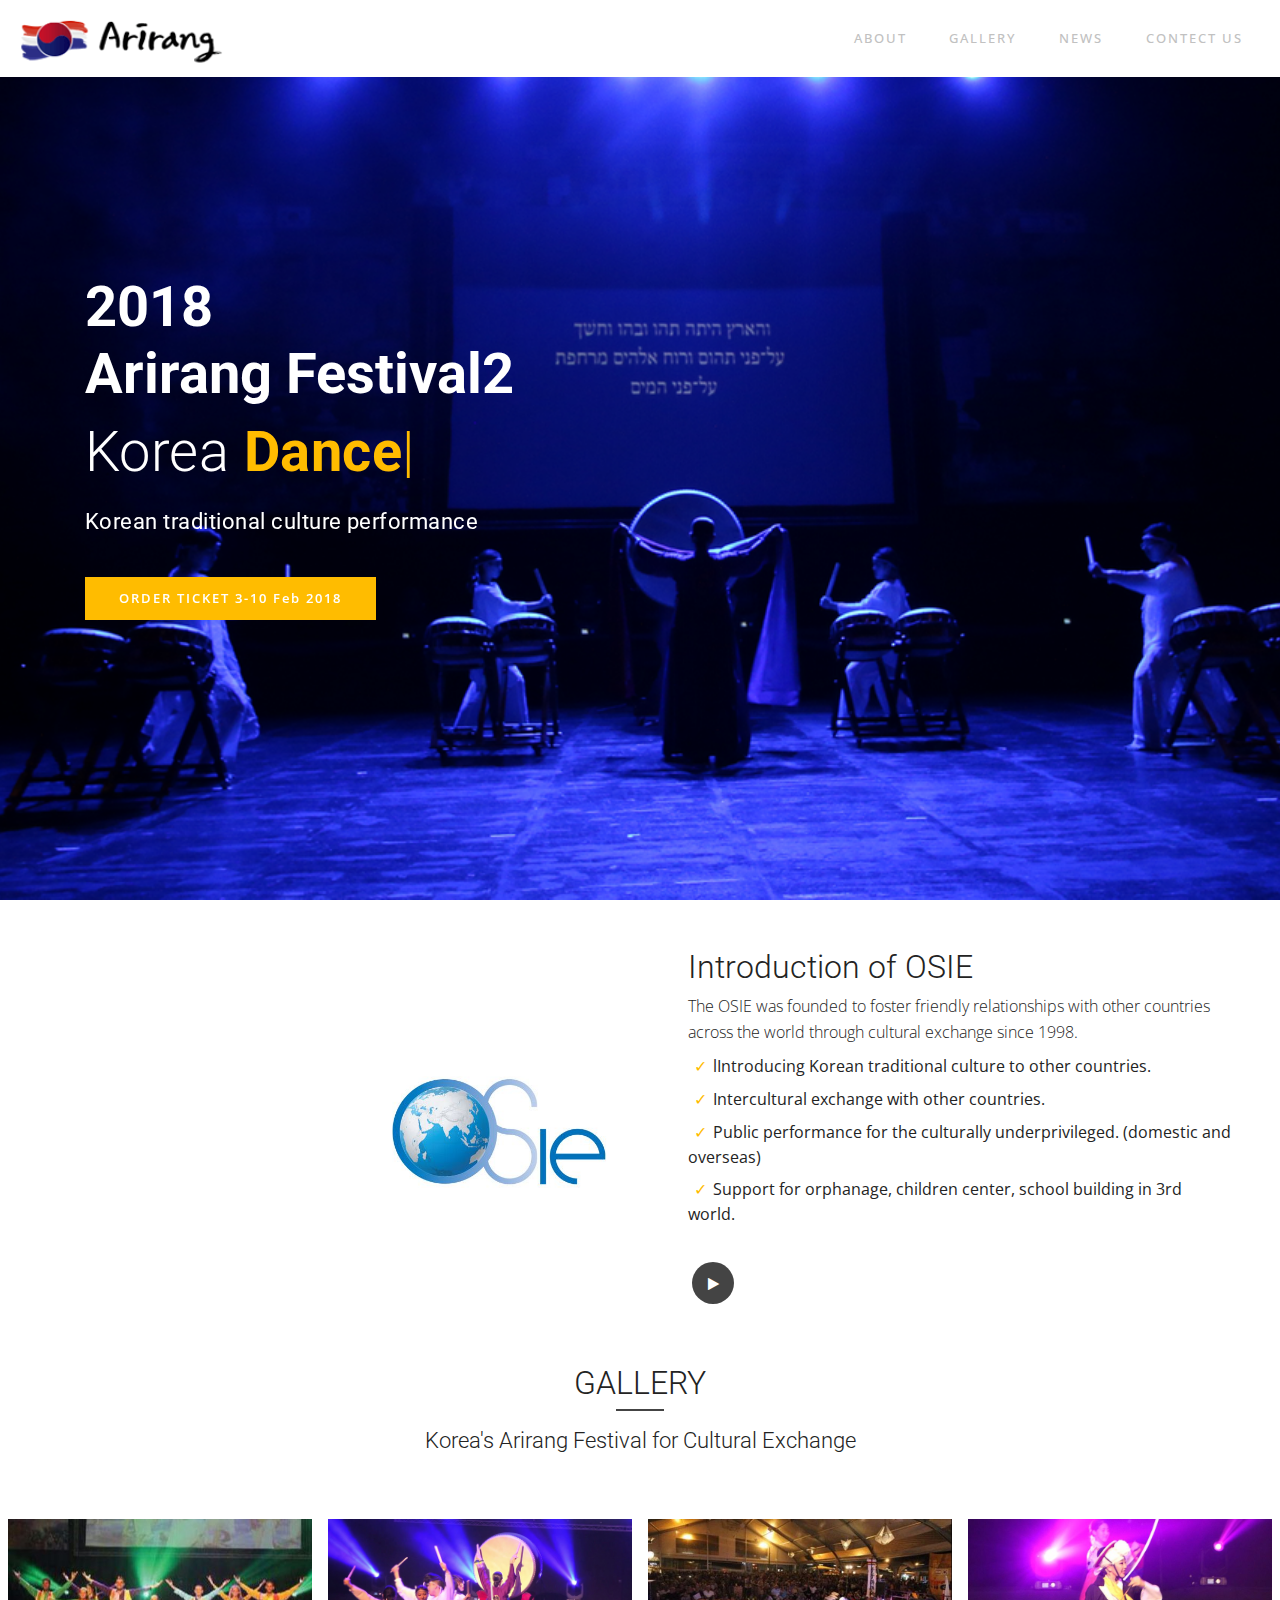
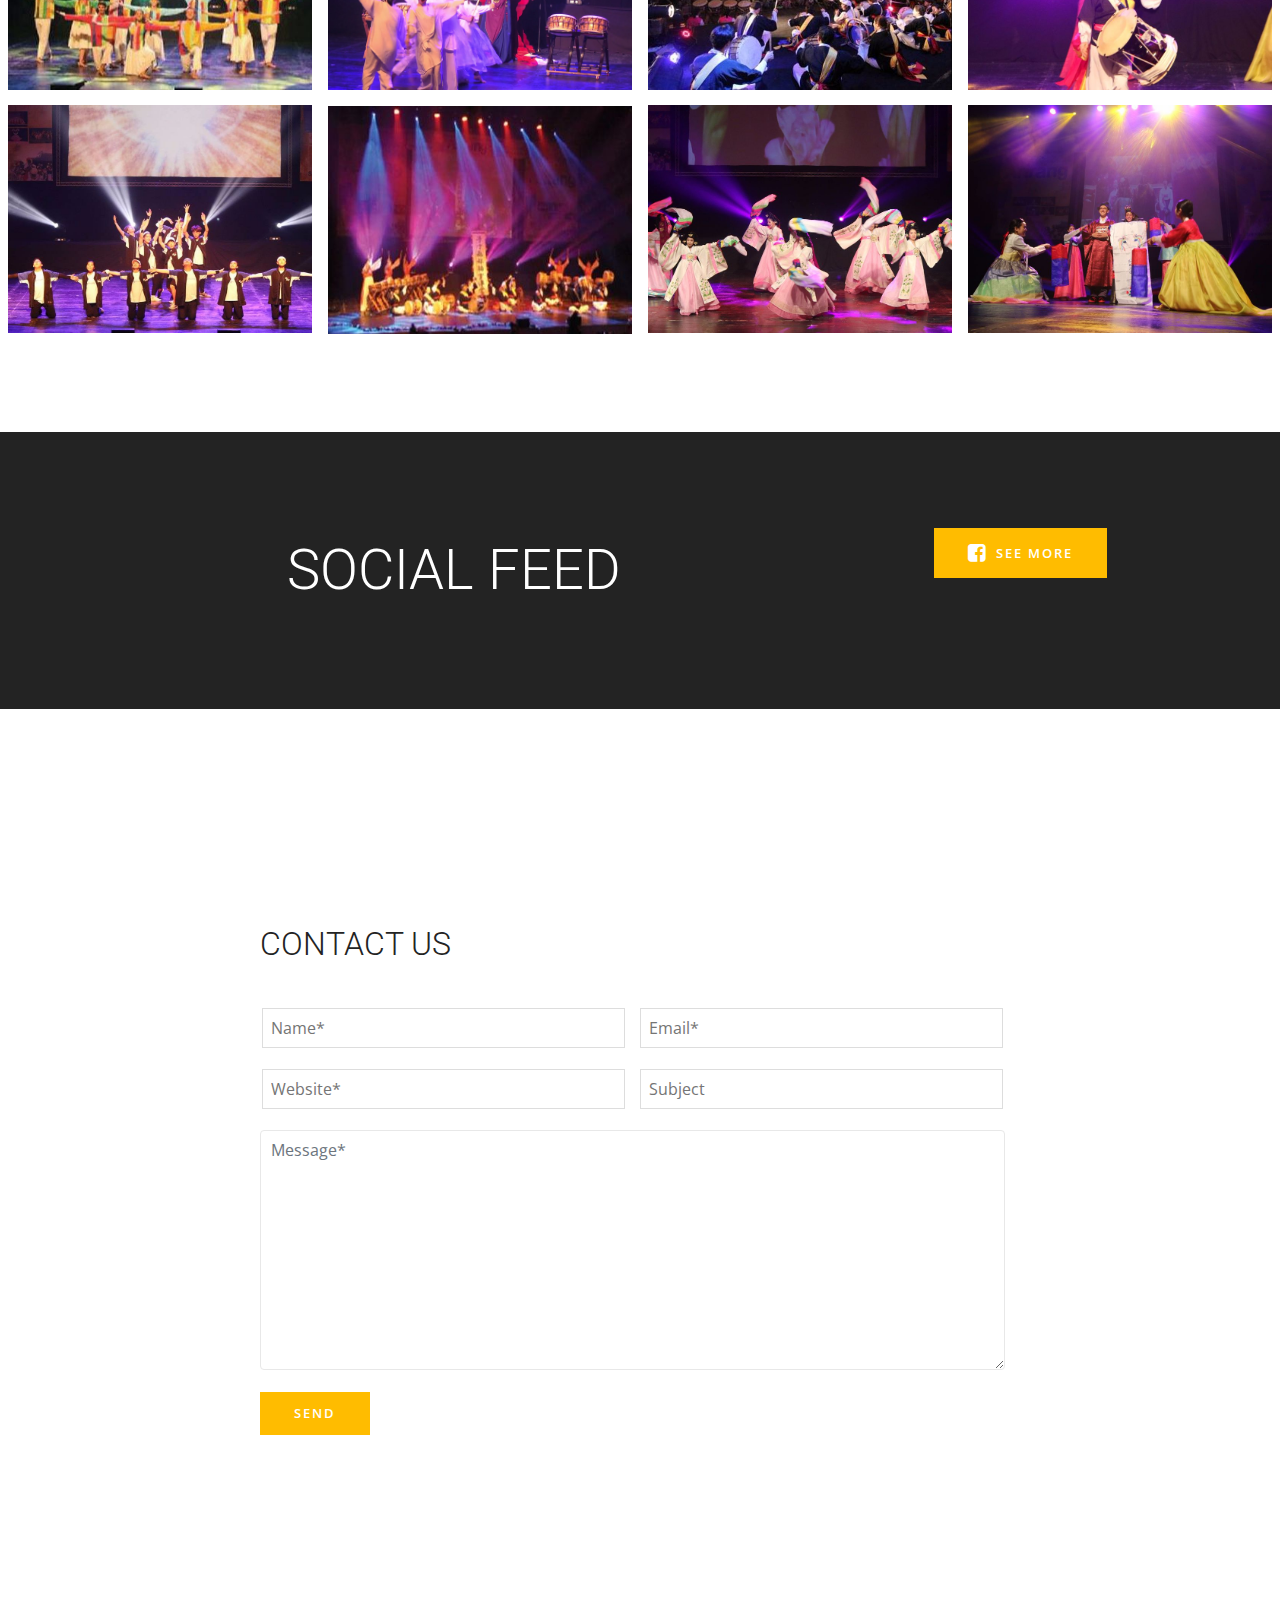
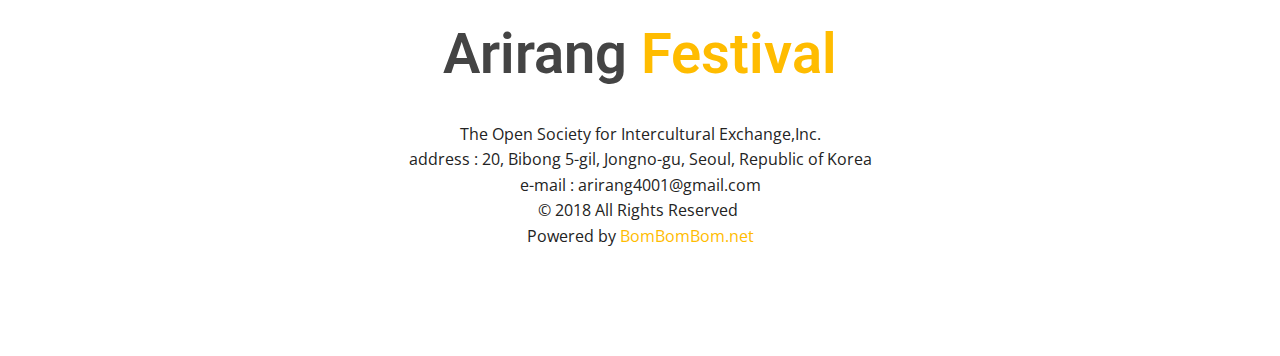
==== commit 02577ff7: "create github pages" ====
--- a/index.html
+++ b/index.html
@@ -171,14 +171,14 @@
     </div>
 </section>
 
-<section class="mbr-social-feed loading" id="feed-k" data-facebook="arirangfestival22" data-twitter="" data-google="" data-posts="5" data-youtube="" data-rv-view="130" style="background-color: rgb(255, 255, 255); padding-top: 40px; padding-bottom: 40px;">
+<section class="mbr-social-feed loading" id="feed-k" data-facebook="arirangfestival22" data-twitter="" data-google="" data-posts="5" data-youtube="" data-rv-view="46" style="background-color: rgb(255, 255, 255); padding-top: 40px; padding-bottom: 40px;">
     
     <img class="social-feed-container-loading" alt="" src="assets/images/loading.svg">
     <div class="social-feed-container">
     </div>
 </section>
 
-<section class="mbr-section mbr-section__comments" id="facebook-comments-block-l" data-rv-view="132" style="background-color: rgb(255, 255, 255); padding-top: 0rem; padding-bottom: 3rem;">
+<section class="mbr-section mbr-section__comments" id="facebook-comments-block-l" data-rv-view="48" style="background-color: rgb(255, 255, 255); padding-top: 0rem; padding-bottom: 3rem;">
          
     <div class="mbr-section__container mbr-section__container--isolated addons-container">
         <div class="addons-row">
@@ -199,7 +199,7 @@
             <div class="form-1 col-md-8 col-sm-12" data-form-type="formoid">
                 <h1 class="mbr-fonts-style mbr-section-heading display-2">CONTACT US</h1>
                 <div data-form-alert="" hidden="">Thanks for filling out the form!</div>
-                <form class="mbr-form" action="https://mobirise.com/" method="post" data-form-title="My Mobirise Form"><input type="hidden" name="email" data-form-email="true" value="2HZ0dO3W6rWZHPiBR7K2nFbZ886ZYB6F03He29IAHmohGOElbxihka1VNUxf9rShncDWp1l0J+0wmvgpaz8rGdKBFVMc/oJ/qo608XqzpXX4yXbImDu/Ibw6il6wHMOo" data-form-field="Email">
+                <form class="mbr-form" action="https://mobirise.com/" method="post" data-form-title="My Mobirise Form"><input type="hidden" name="email" data-form-email="true" value="dAF3ZcCJm0itoDtjWwbaLzYoZ09aWlAifGko5FbHx+bKWNKyfh/MGZCUhecb21gFkN5zcSMvAOEiIcFTErBdR9tuLkp/hfXjjmHPV2TWhFv0FvaLcHpkhARgoQKMGEIu" data-form-field="Email">
                     <div class="row input-main">
                         <div class="col-md-6 input-wrap" data-for="name">
                             <input type="text" class="field display-7" name="name" data-form-field="Name" placeholder="Name*" required="" id="name-form2-s">
--- a/assets/mobirise/css/mbr-additional.css
+++ b/assets/mobirise/css/mbr-additional.css
@@ -1056,7 +1056,7 @@
   color: #c1c1c1 !important;
 }
 .cid-qGioqntlwJ {
-  background-image: url("../../../assets/images/33-2000x1092.png");
+  background-image: url("../../../assets/images/33-resize-1099x600.png");
 }
 .cid-qGioqntlwJ .mbr-text,
 .cid-qGioqntlwJ .typed-text,
